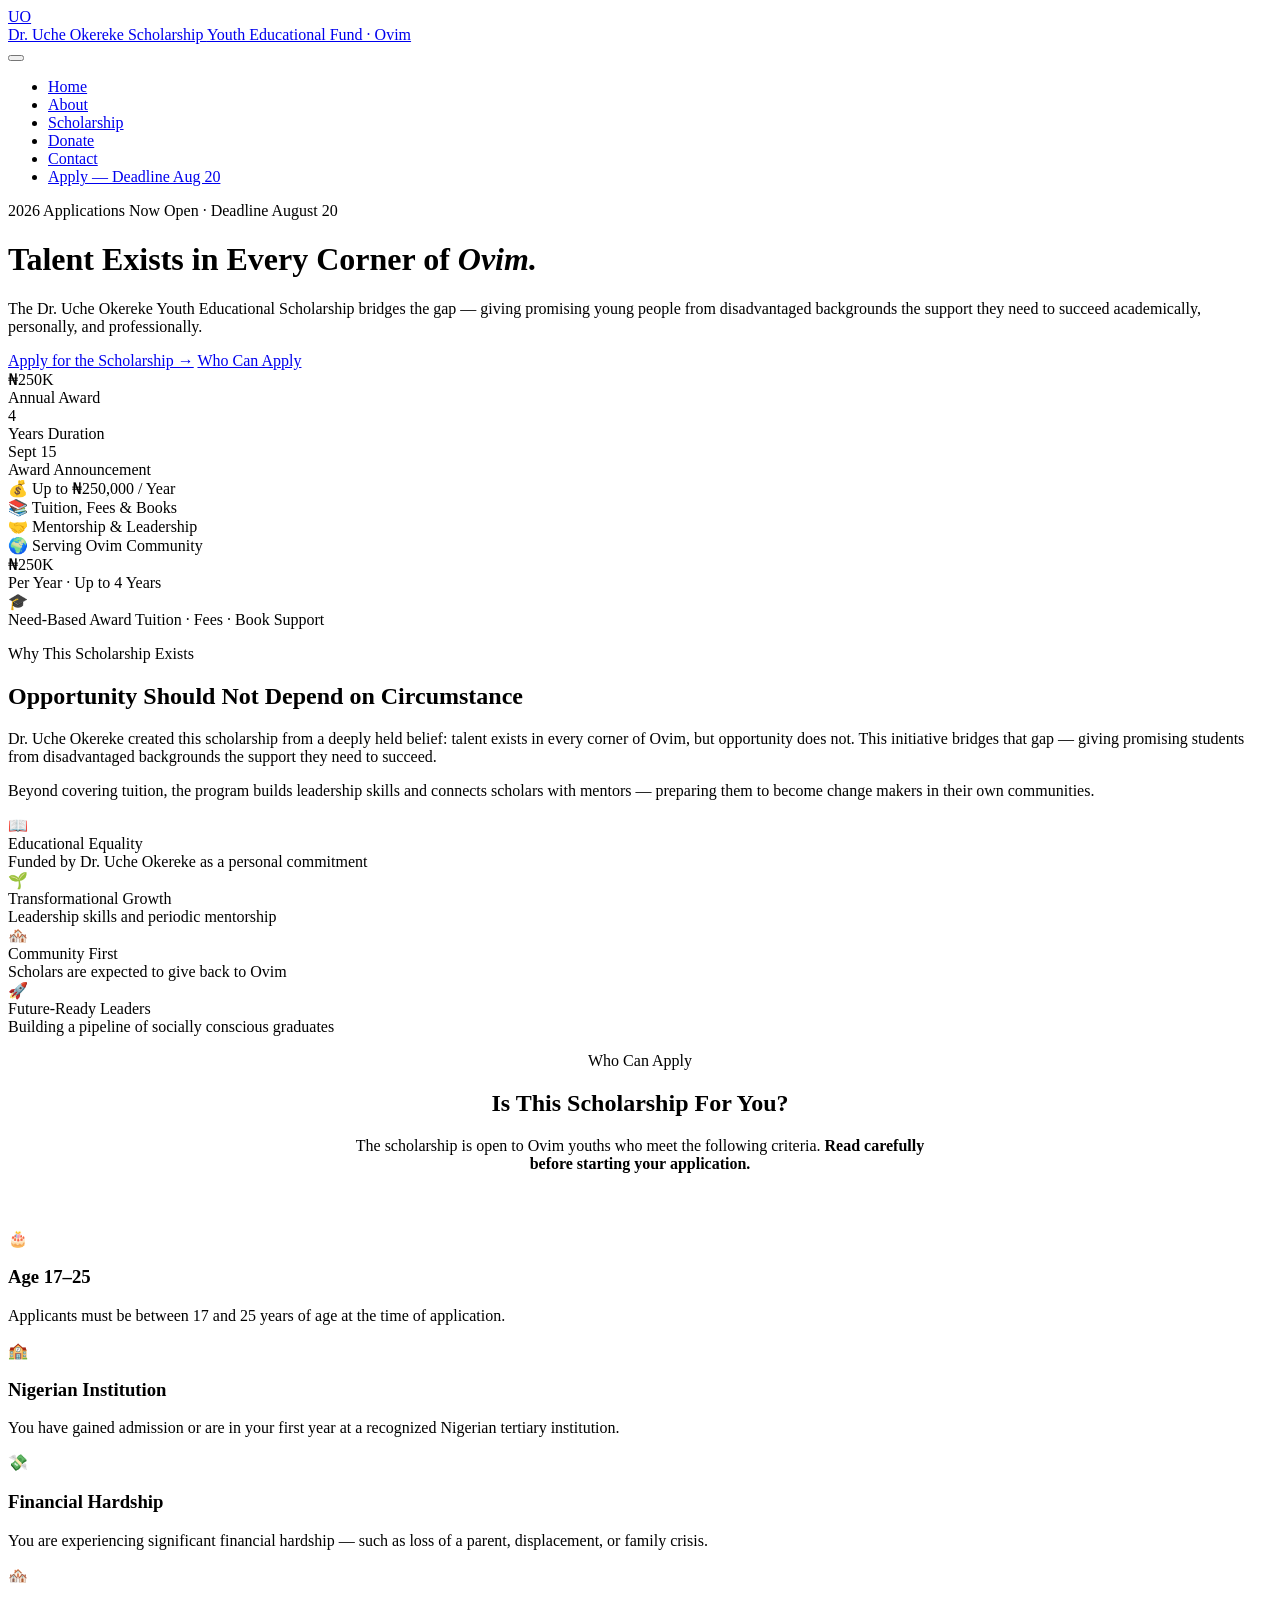
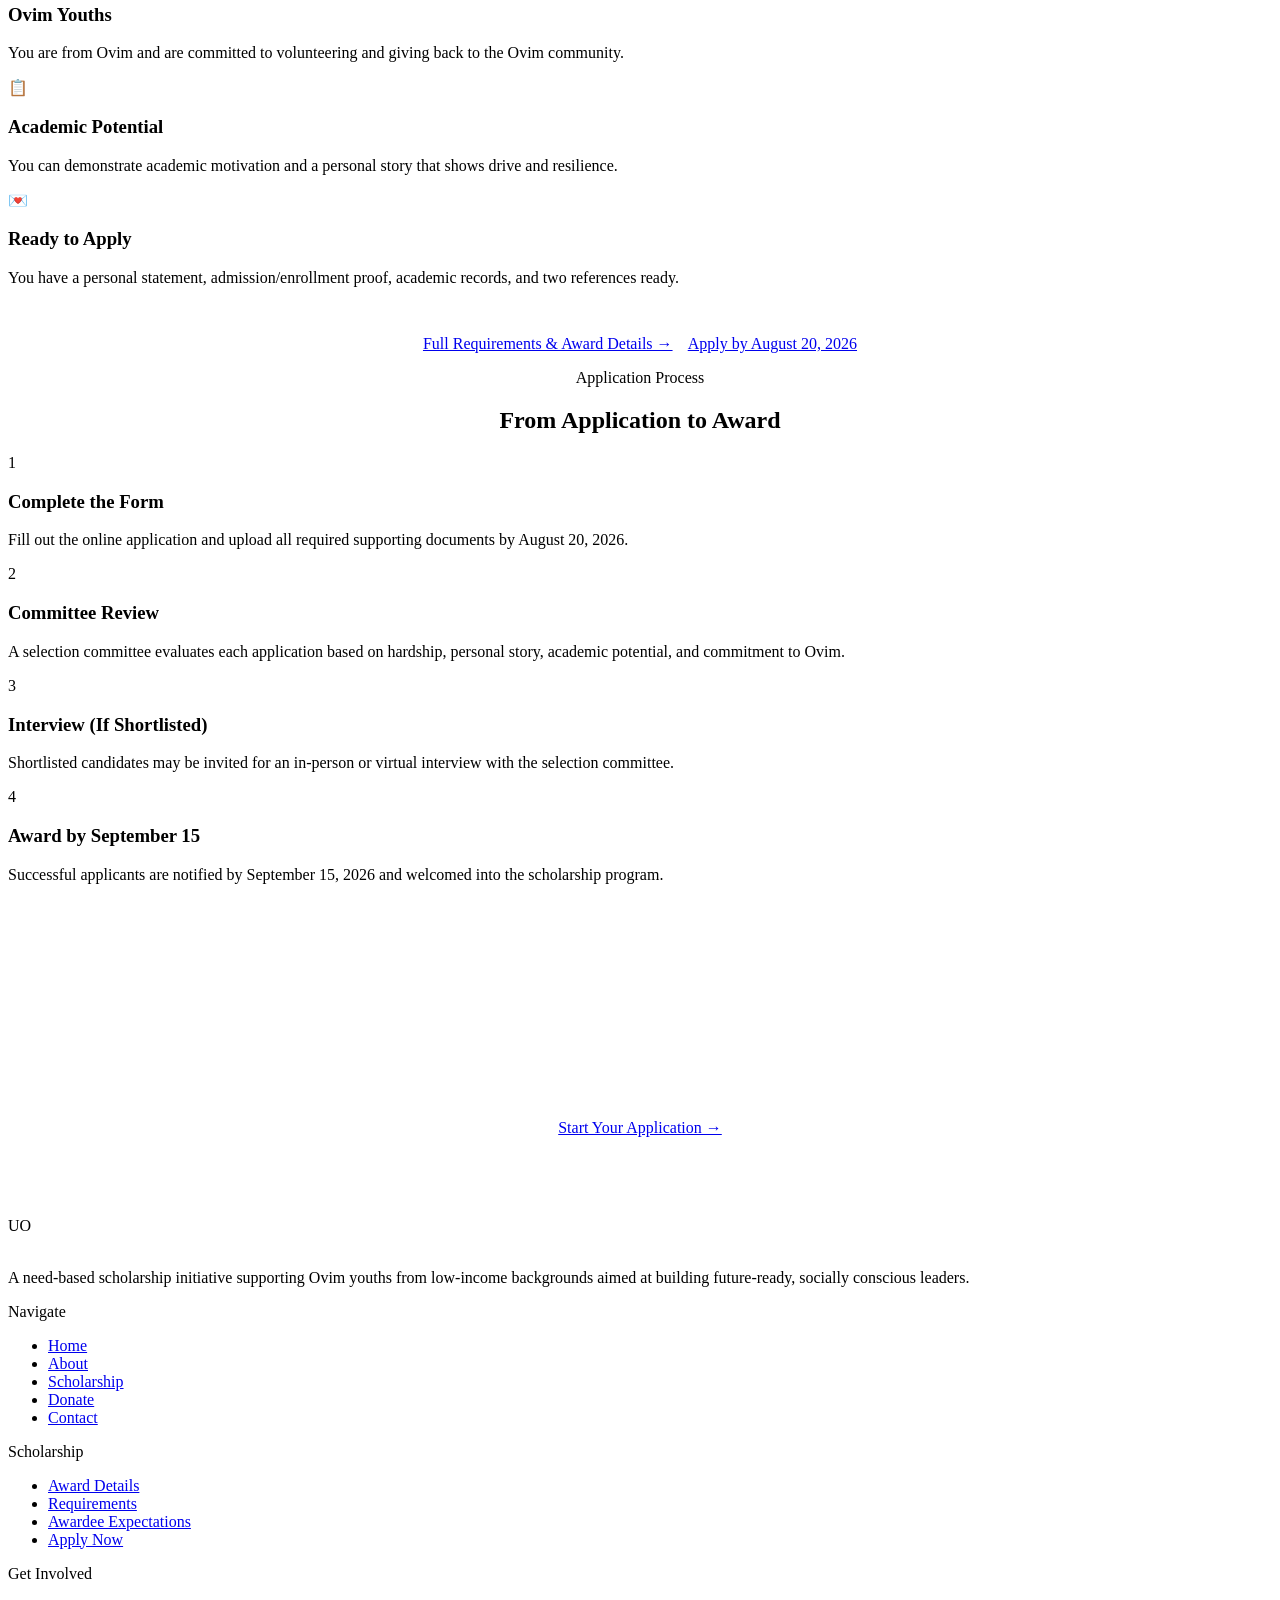
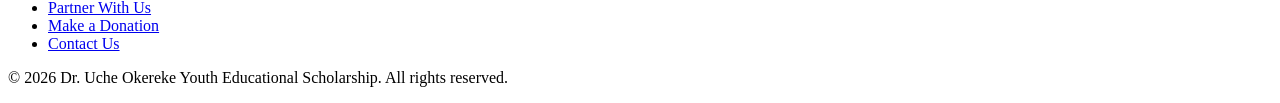
==== index.html @ 1543c825 "s" ====
<!DOCTYPE html>
<html lang="en">
<head>
  <meta charset="UTF-8" />
  <meta name="viewport" content="width=device-width, initial-scale=1.0" />
  <title>Dr. Uche Okereke Youth Educational Scholarship</title>
  <meta name="description" content="A need-based scholarship supporting Ovim youths from low-income backgrounds pursuing higher education at Nigerian institutions." />
  <link rel="stylesheet" href="css/styles.css" />
  <link rel="icon" href="data:image/svg+xml,<svg xmlns='http://www.w3.org/2000/svg' viewBox='0 0 32 32'><rect width='32' height='32' rx='8' fill='%236c3fc5'/><text y='24' x='5' font-size='22'>🎓</text></svg>" />
</head>
<body>

  <!-- NAVIGATION -->
  <nav class="navbar" role="navigation" aria-label="Main navigation">
    <div class="container">
      <a href="/" class="nav-logo" aria-label="Scholarship Home">
        <div class="nav-logo__icon">UO</div>
        <div class="nav-logo__text">
          Dr. Uche Okereke Scholarship
          <span>Youth Educational Fund · Ovim</span>
        </div>
      </a>
      <button class="nav-toggle" id="navToggle" aria-label="Toggle menu" aria-expanded="false">
        <span></span><span></span><span></span>
      </button>
      <ul class="nav-links" id="navLinks" role="list">
        <li><a href="/" class="active">Home</a></li>
        <li><a href="/about">About</a></li>
        <li><a href="/scholarship">Scholarship</a></li>
        <li><a href="/donate">Donate</a></li>
        <li><a href="/contact">Contact</a></li>
        <li><a href="/application" class="btn btn--primary">Apply — Deadline Aug 20</a></li>
      </ul>
    </div>
  </nav>


  <!-- HERO -->
  <header class="hero">
    <div class="hero__orb hero__orb--1"></div>
    <div class="hero__orb hero__orb--2"></div>
    <div class="container">
      <div class="hero__content">
        <div class="hero__tag">2026 Applications Now Open · Deadline August 20</div>
        <h1>Talent Exists in Every Corner of <em>Ovim.</em></h1>
        <p class="hero__sub">
          The Dr. Uche Okereke Youth Educational Scholarship bridges the gap — giving
          promising young people from disadvantaged backgrounds the support they need
          to succeed academically, personally, and professionally.
        </p>
        <div class="hero__actions">
          <a href="/application" class="btn btn--primary">Apply for the Scholarship →</a>
          <a href="/scholarship" class="btn btn--outline-white">Who Can Apply</a>
        </div>
        <div class="hero__stats">
          <div>
            <div class="hero__stat-num">₦250K</div>
            <div class="hero__stat-label">Annual Award</div>
          </div>
          <div>
            <div class="hero__stat-num">4</div>
            <div class="hero__stat-label">Years Duration</div>
          </div>
          <div>
            <div class="hero__stat-num">Sept 15</div>
            <div class="hero__stat-label">Award Announcement</div>
          </div>
        </div>
      </div>
    </div>
  </header>


  <!-- MISSION STRIP -->
  <div class="mission-strip">
    <div class="container">
      <div class="mission-strip__inner">
        <div class="mission-strip__item">
          <span class="mission-strip__item-icon">💰</span>
          <span class="mission-strip__item-text">Up to ₦250,000 / Year</span>
        </div>
        <div class="mission-strip__item">
          <span class="mission-strip__item-icon">📚</span>
          <span class="mission-strip__item-text">Tuition, Fees &amp; Books</span>
        </div>
        <div class="mission-strip__item">
          <span class="mission-strip__item-icon">🤝</span>
          <span class="mission-strip__item-text">Mentorship &amp; Leadership</span>
        </div>
        <div class="mission-strip__item">
          <span class="mission-strip__item-icon">🌍</span>
          <span class="mission-strip__item-text">Serving Ovim Community</span>
        </div>
      </div>
    </div>
  </div>


  <!-- ABOUT SECTION -->
  <section class="section" id="about">
    <div class="container">
      <div class="about-grid">

        <div class="about__visual fade-up">
          <div class="about__card">
            <div class="about__card-num">₦250K</div>
            <div class="about__card-label">Per Year · Up to 4 Years</div>
          </div>
          <div class="about__badge">
            <div class="about__badge-icon">🎓</div>
            <div class="about__badge-text">
              Need-Based Award
              <span>Tuition · Fees · Book Support</span>
            </div>
          </div>
        </div>

        <div class="about__text fade-up">
          <p class="eyebrow">Why This Scholarship Exists</p>
          <h2>Opportunity Should Not Depend on Circumstance</h2>
          <p>
            Dr. Uche Okereke created this scholarship from a deeply held belief: talent exists in every
            corner of Ovim, but opportunity does not. This initiative bridges that gap — giving promising
            students from disadvantaged backgrounds the support they need to succeed.
          </p>
          <p>
            Beyond covering tuition, the program builds leadership skills and connects scholars with mentors 
            — preparing them to become change makers in their own communities.
          </p>
          <div class="about__values fade-up-stagger">
            <div class="about__value-item">
              <div class="about__value-icon">📖</div>
              <div>
                <div class="about__value-title">Educational Equality</div>
                <div class="about__value-desc">Funded by Dr. Uche Okereke as a personal commitment</div>
              </div>
            </div>
            <div class="about__value-item">
              <div class="about__value-icon">🌱</div>
              <div>
                <div class="about__value-title">Transformational Growth</div>
                <div class="about__value-desc">Leadership skills and periodic mentorship</div>
              </div>
            </div>
            <div class="about__value-item">
              <div class="about__value-icon">🏘️</div>
              <div>
                <div class="about__value-title">Community First</div>
                <div class="about__value-desc">Scholars are expected to give back to Ovim</div>
              </div>
            </div>
            <div class="about__value-item">
              <div class="about__value-icon">🚀</div>
              <div>
                <div class="about__value-title">Future-Ready Leaders</div>
                <div class="about__value-desc">Building a pipeline of socially conscious graduates</div>
              </div>
            </div>
          </div>
        </div>

      </div>
    </div>
  </section>


  <!-- WHO CAN APPLY -->
  <section class="section section--alt" id="eligibility">
    <div class="container">
      <div style="text-align:center; max-width:600px; margin:0 auto 56px;" class="fade-up">
        <p class="eyebrow">Who Can Apply</p>
        <h2>Is This Scholarship For You?</h2>
        <p>The scholarship is open to Ovim youths who meet the following criteria. <strong>Read carefully before starting your application.</strong></p>
      </div>

      <div class="eligibility-grid fade-up-stagger">
        <div class="eligibility-card">
          <div class="eligibility-card__icon">🎂</div>
          <h3>Age 17–25</h3>
          <p>Applicants must be between 17 and 25 years of age at the time of application.</p>
        </div>
        <div class="eligibility-card">
          <div class="eligibility-card__icon">🏫</div>
          <h3>Nigerian Institution</h3>
          <p>You have gained admission or are in your first year at a recognized Nigerian tertiary institution.</p>
        </div>
        <div class="eligibility-card">
          <div class="eligibility-card__icon">💸</div>
          <h3>Financial Hardship</h3>
          <p>You are experiencing significant financial hardship — such as loss of a parent, displacement, or family crisis.</p>
        </div>
        <div class="eligibility-card">
          <div class="eligibility-card__icon">🏘️</div>
          <h3>Ovim Youths</h3>
          <p>You are from Ovim and are committed to volunteering and giving back to the Ovim community.</p>
        </div>
        <div class="eligibility-card">
          <div class="eligibility-card__icon">📋</div>
          <h3>Academic Potential</h3>
          <p>You can demonstrate academic motivation and a personal story that shows drive and resilience.</p>
        </div>
        <div class="eligibility-card">
          <div class="eligibility-card__icon">💌</div>
          <h3>Ready to Apply</h3>
          <p>You have a personal statement, admission/enrollment proof, academic records, and two references ready.</p>
        </div>
      </div>

      <div style="text-align:center; margin-top:48px;" class="fade-up">
        <a href="/scholarship" class="btn btn--outline">Full Requirements &amp; Award Details →</a>
        &nbsp;&nbsp;
        <a href="/application" class="btn btn--primary">Apply by August 20, 2026</a>
      </div>
    </div>
  </section>


  <!-- HOW IT WORKS -->
  <section class="section section--dark">
    <div class="container">
      <div style="text-align:center; max-width:560px; margin:0 auto 0;" class="fade-up">
        <p class="eyebrow eyebrow--white">Application Process</p>
        <h2>From Application to Award</h2>
      </div>
      <div class="process-steps fade-up-stagger">
        <div class="step">
          <div class="step__num">1</div>
          <h3>Complete the Form</h3>
          <p>Fill out the online application and upload all required supporting documents by August 20, 2026.</p>
        </div>
        <div class="step">
          <div class="step__num">2</div>
          <h3>Committee Review</h3>
          <p>A selection committee evaluates each application based on hardship, personal story, academic potential, and commitment to Ovim.</p>
        </div>
        <div class="step">
          <div class="step__num">3</div>
          <h3>Interview (If Shortlisted)</h3>
          <p>Shortlisted candidates may be invited for an in-person or virtual interview with the selection committee.</p>
        </div>
        <div class="step">
          <div class="step__num">4</div>
          <h3>Award by September 15</h3>
          <p>Successful applicants are notified by September 15, 2026 and welcomed into the scholarship program.</p>
        </div>
      </div>
    </div>
  </section>


  <!-- CTA BANNER -->
  <section class="section" style="background:linear-gradient(135deg,var(--royal-blue),var(--vivid-purple));text-align:center;padding:80px 0;">
    <div class="container fade-up">
      <h2 style="color:white;margin-bottom:16px;">Applications Close August 20, 2026</h2>
      <p style="color:rgba(255,255,255,0.82);max-width:500px;margin:0 auto 36px;font-size:1.05rem;">
        Don't miss your opportunity. Award announcements are made September 15, 2026.
        The application is free — take the first step today.
      </p>
      <a href="/application" class="btn btn--white">Start Your Application →</a>
    </div>
  </section>


  <!-- FOOTER -->
  <footer class="footer">
    <div class="container">
      <div class="footer-grid">
        <div class="footer-brand">
          <div class="nav-logo" style="margin-bottom:12px;">
            <div class="nav-logo__icon">UO</div>
            <div class="nav-logo__text" style="color:white;">
              Dr. Uche Okereke Scholarship
              <span style="color:rgba(255,255,255,0.4);">Youth Educational Fund · Ovim</span>
            </div>
          </div>
          <p>A need-based scholarship initiative supporting Ovim youths from low-income backgrounds aimed at building future-ready, socially conscious leaders.</p>
        </div>
        <div>
          <div class="footer-col__title">Navigate</div>
          <ul class="footer-col__links">
            <li><a href="/">Home</a></li>
            <li><a href="/about">About</a></li>
            <li><a href="/scholarship">Scholarship</a></li>
            <li><a href="/donate">Donate</a></li>
        <li><a href="/contact">Contact</a></li>
          </ul>
        </div>
        <div>
          <div class="footer-col__title">Scholarship</div>
          <ul class="footer-col__links">
            <li><a href="/scholarship">Award Details</a></li>
            <li><a href="/scholarship#requirements">Requirements</a></li>
            <li><a href="/scholarship#expectations">Awardee Expectations</a></li>
            <li><a href="/application">Apply Now</a></li>
          </ul>
        </div>
        <div>
          <div class="footer-col__title">Get Involved</div>
          <ul class="footer-col__links">
            <li><a href="/contact">Partner With Us</a></li>
            <li><a href="/donate">Make a Donation</a></li>
            <li><a href="/contact">Contact Us</a></li>
          </ul>
        </div>
      </div>
      <div class="footer-bottom">
        <p>© 2026 Dr. Uche Okereke Youth Educational Scholarship. All rights reserved.</p>
        <!--<div class="social-links">
          <a href="#" class="social-link" aria-label="Facebook">f</a>
          <a href="#" class="social-link" aria-label="Instagram">in</a>
          <a href="#" class="social-link" aria-label="Twitter">𝕏</a>
        </div>-->
      </div>
    </div>
  </footer>

  <script src="js/main.js"></script>
</body>
</html>
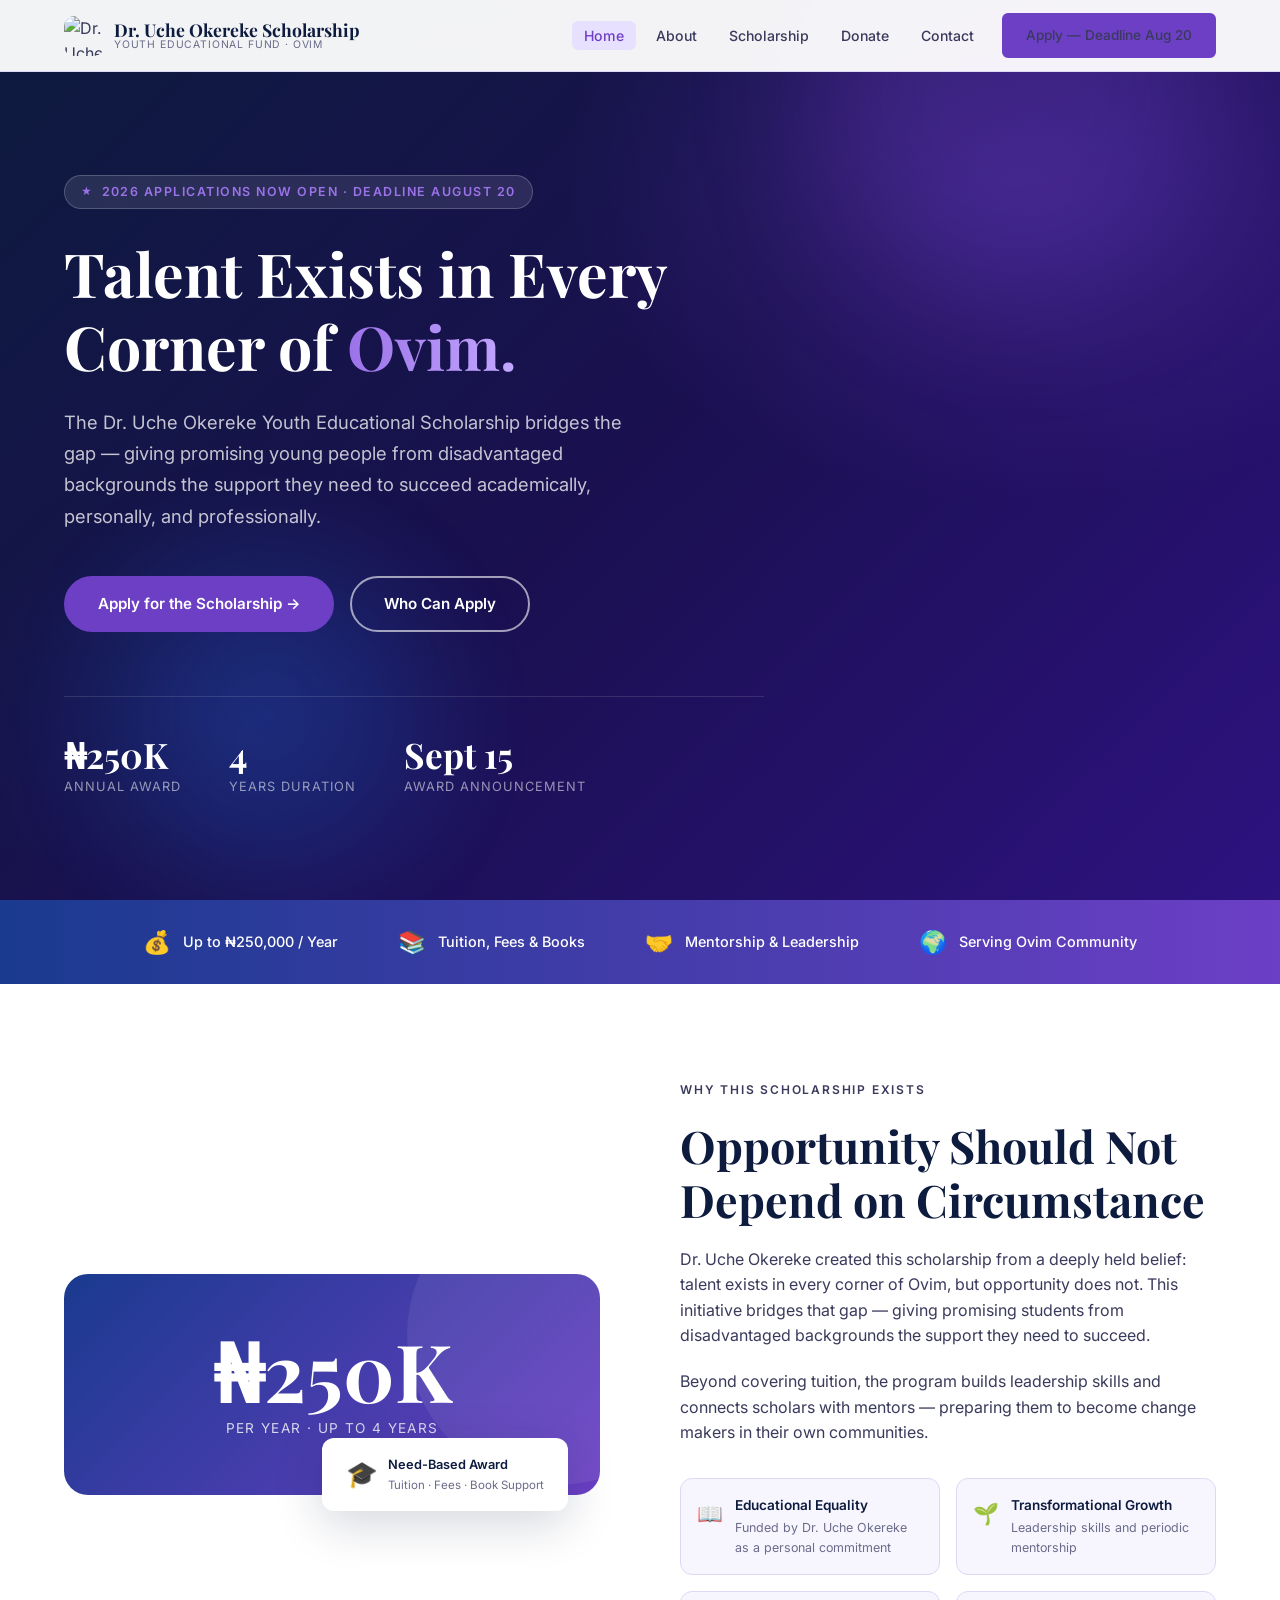
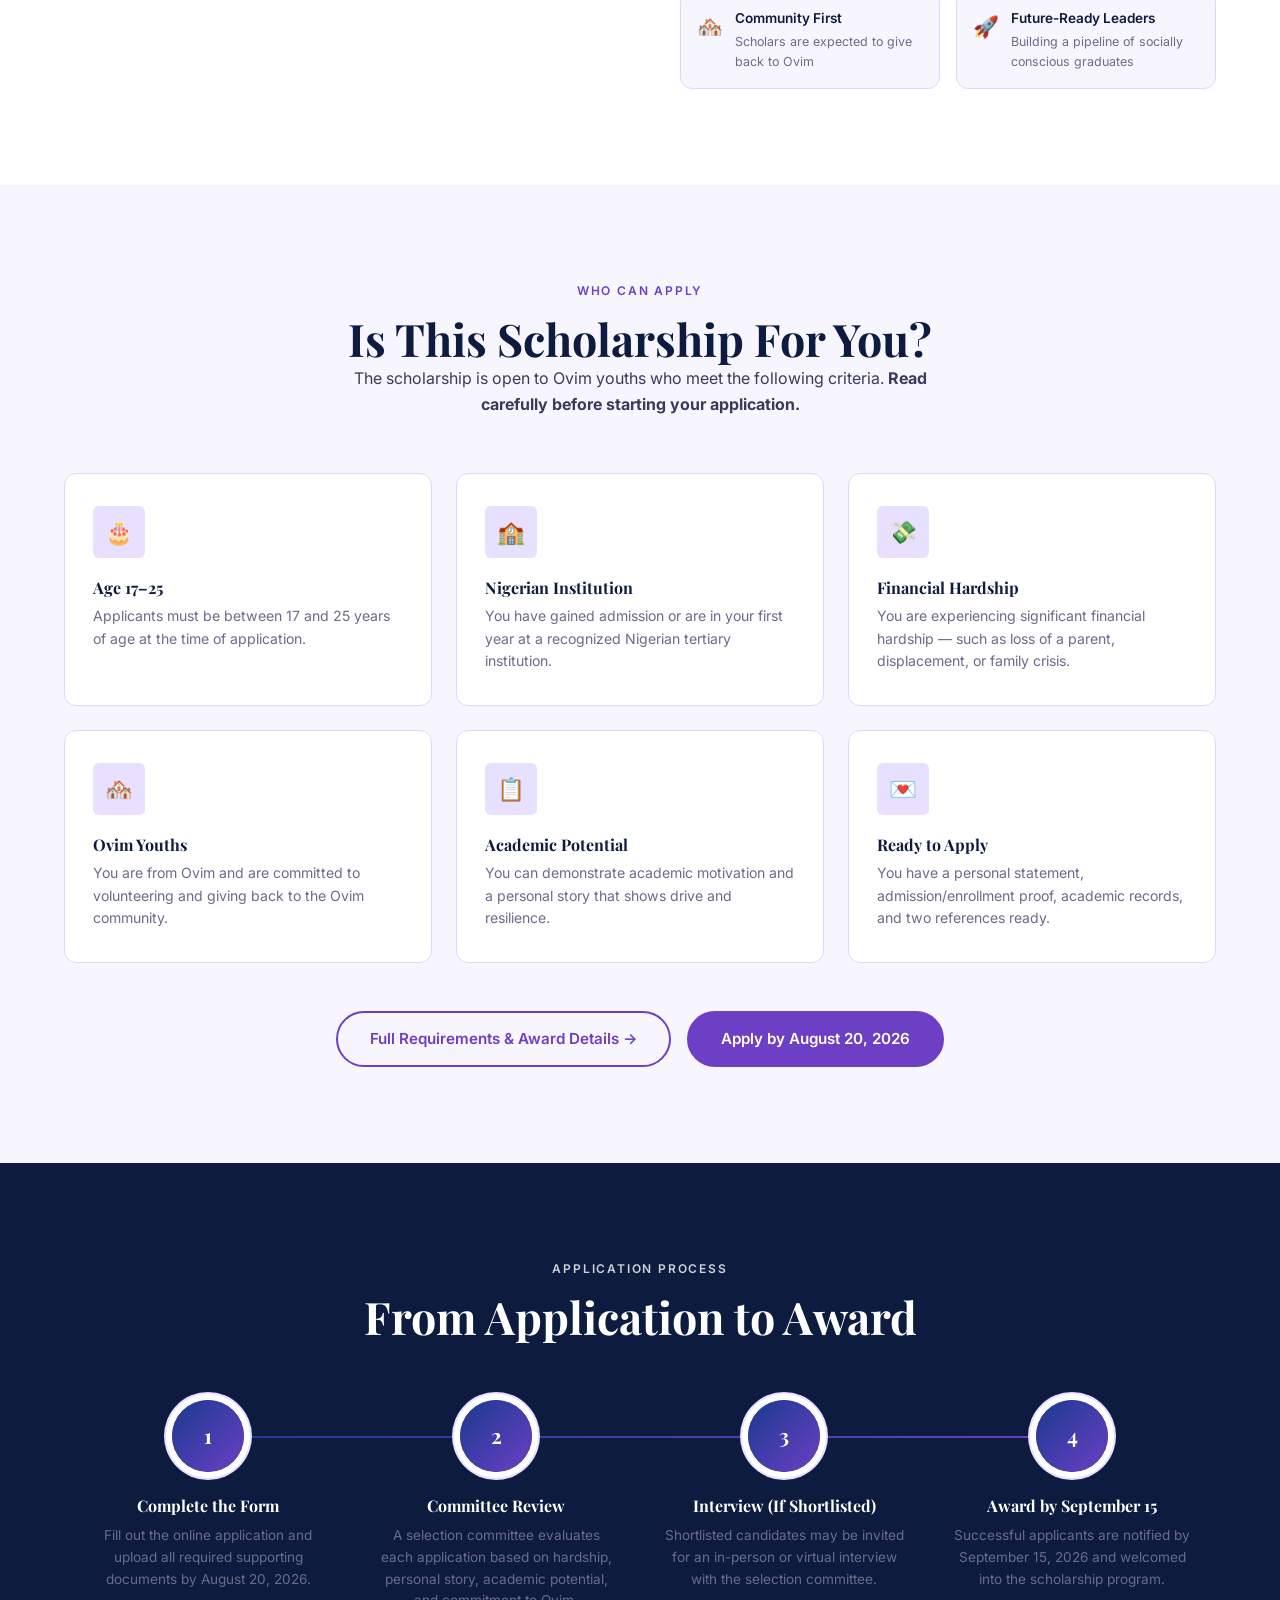
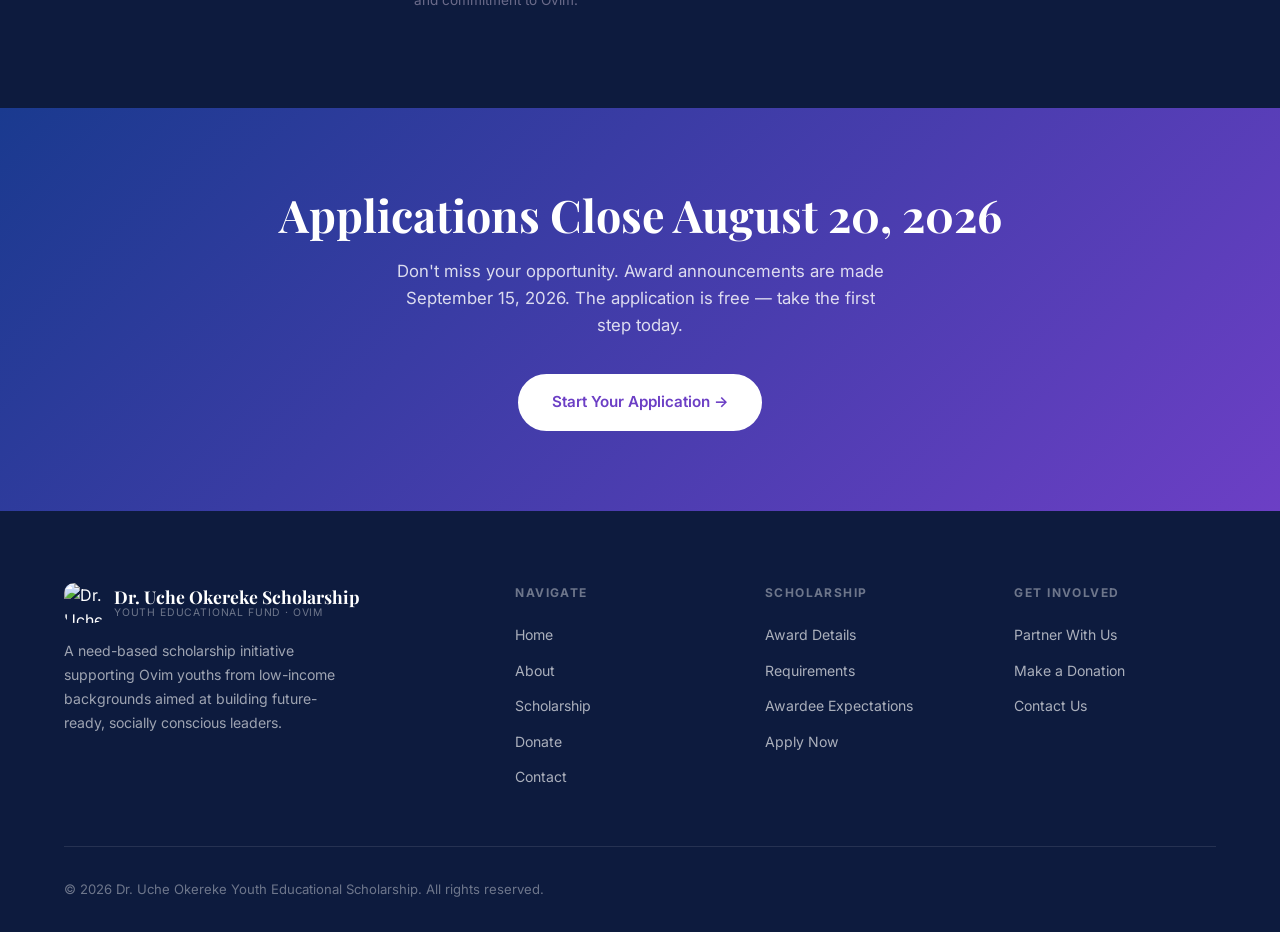
==== commit 9dee3872: "cropped white bg favicon" ====
--- a/index.html
+++ b/index.html
@@ -6,7 +6,8 @@
   <title>Dr. Uche Okereke Youth Educational Scholarship</title>
   <meta name="description" content="A need-based scholarship supporting Ovim youths from low-income backgrounds pursuing higher education at Nigerian institutions." />
   <link rel="stylesheet" href="css/styles.css" />
-  <link rel="icon" href="data:image/svg+xml,<svg xmlns='http://www.w3.org/2000/svg' viewBox='0 0 32 32'><rect width='32' height='32' rx='8' fill='%236c3fc5'/><text y='24' x='5' font-size='22'>🎓</text></svg>" />
+  <link rel="icon" type="image/png" sizes="32x32" href="/assets/favicon-32x32.png">
+  <link rel="icon" type="image/png" sizes="16x16" href="/assets/favicon-16x16.png">
 </head>
 <body>
 
@@ -14,7 +15,7 @@
   <nav class="navbar" role="navigation" aria-label="Main navigation">
     <div class="container">
       <a href="/" class="nav-logo" aria-label="Scholarship Home">
-        <div class="nav-logo__icon">UO</div>
+        <div class="nav-logo__icon"><img src="/assets/favicon-32x32.png" alt="Dr. Uche Okereke Scholarship logo" width="40" height="40"></div>
         <div class="nav-logo__text">
           Dr. Uche Okereke Scholarship
           <span>Youth Educational Fund · Ovim</span>
@@ -267,7 +268,7 @@
       <div class="footer-grid">
         <div class="footer-brand">
           <div class="nav-logo" style="margin-bottom:12px;">
-            <div class="nav-logo__icon">UO</div>
+            <div class="nav-logo__icon"><img src="/assets/favicon-32x32.png" alt="Dr. Uche Okereke Scholarship logo" width="40" height="40"></div>
             <div class="nav-logo__text" style="color:white;">
               Dr. Uche Okereke Scholarship
               <span style="color:rgba(255,255,255,0.4);">Youth Educational Fund · Ovim</span>
--- a/css/styles.css
+++ b/css/styles.css
@@ -0,0 +1,978 @@
+/* ============================================================
+   SCHOLARSHIP FOUNDATION — Global Styles
+   Color Scheme: Blue · Purple · White
+   ============================================================ */
+
+/* ---------- Google Fonts ---------- */
+@import url('https://fonts.googleapis.com/css2?family=Playfair+Display:wght@600;700&family=Inter:wght@300;400;500;600&display=swap');
+
+/* ---------- CSS Variables ---------- */
+:root {
+  --deep-navy:    #0d1b3e;   /* primary dark */
+  --royal-blue:   #1a3a8f;   /* primary blue */
+  --mid-blue:     #2756c8;   /* accent blue */
+  --vivid-purple: #6c3fc5;   /* signature purple */
+  --soft-purple:  #9b72e8;   /* light purple */
+  --lavender:     #e8e0ff;   /* tint / background accent */
+  --white:        #ffffff;
+  --off-white:    #f7f6ff;   /* very subtle purple tint */
+  --text-dark:    #0d1b3e;
+  --text-body:    #3a3a5c;
+  --text-muted:   #6b6b8a;
+  --border:       #ddd8f5;
+
+  --display-font: 'Playfair Display', Georgia, serif;
+  --body-font:    'Inter', system-ui, sans-serif;
+
+  --radius-sm: 6px;
+  --radius-md: 12px;
+  --radius-lg: 24px;
+  --shadow:    0 4px 24px rgba(108, 63, 197, 0.12);
+  --shadow-lg: 0 12px 48px rgba(13, 27, 62, 0.18);
+
+  --nav-height: 72px;
+  --max-width:  1200px;
+}
+
+/* ---------- Reset ---------- */
+*, *::before, *::after { box-sizing: border-box; margin: 0; padding: 0; }
+html { scroll-behavior: smooth; }
+body {
+  font-family: var(--body-font);
+  color: var(--text-body);
+  background: var(--white);
+  line-height: 1.6;
+  -webkit-font-smoothing: antialiased;
+}
+img { max-width: 100%; display: block; }
+a { color: inherit; text-decoration: none; }
+ul { list-style: none; }
+
+/* ---------- Utility ---------- */
+.container { width: 90%; max-width: var(--max-width); margin: 0 auto; }
+.section { padding: 96px 0; }
+.section--alt { background: var(--off-white); }
+.section--dark { background: var(--deep-navy); color: var(--white); }
+
+.eyebrow {
+  font-family: var(--body-font);
+  font-size: 0.75rem;
+  font-weight: 600;
+  letter-spacing: 0.15em;
+  text-transform: uppercase;
+  color: var(--vivid-purple);
+  margin-bottom: 12px;
+}
+.eyebrow--white { color: var(--soft-purple); }
+
+h1, h2, h3, h4 { font-family: var(--display-font); color: var(--text-dark); line-height: 1.2; }
+.section--dark h1,
+.section--dark h2,
+.section--dark h3 { color: var(--white); }
+
+h1 { font-size: clamp(2.4rem, 5vw, 3.8rem); }
+h2 { font-size: clamp(1.8rem, 3.5vw, 2.8rem); }
+h3 { font-size: 1.4rem; }
+
+p { font-size: 1rem; color: var(--text-body); }
+.section--dark p { color: rgba(255,255,255,0.8); }
+
+/* ---------- Buttons ---------- */
+.btn {
+  display: inline-flex;
+  align-items: center;
+  gap: 8px;
+  padding: 14px 32px;
+  border-radius: 50px;
+  font-family: var(--body-font);
+  font-size: 0.95rem;
+  font-weight: 600;
+  cursor: pointer;
+  border: 2px solid transparent;
+  transition: all 0.25s ease;
+  white-space: nowrap;
+}
+.btn--primary {
+  background: var(--vivid-purple);
+  color: var(--white);
+  border-color: var(--vivid-purple);
+}
+.btn--primary:hover {
+  background: #5a2fa8;
+  border-color: #5a2fa8;
+  transform: translateY(-2px);
+  box-shadow: 0 8px 24px rgba(108,63,197,0.35);
+}
+.btn--outline {
+  background: transparent;
+  color: var(--vivid-purple);
+  border-color: var(--vivid-purple);
+}
+.btn--outline:hover {
+  background: var(--vivid-purple);
+  color: var(--white);
+  transform: translateY(-2px);
+}
+.btn--white {
+  background: var(--white);
+  color: var(--vivid-purple);
+  border-color: var(--white);
+}
+.btn--white:hover {
+  background: var(--lavender);
+  transform: translateY(-2px);
+}
+.btn--outline-white {
+  background: transparent;
+  color: var(--white);
+  border-color: rgba(255,255,255,0.6);
+}
+.btn--outline-white:hover {
+  background: rgba(255,255,255,0.12);
+  border-color: var(--white);
+}
+
+/* ---------- Navigation ---------- */
+.navbar {
+  position: fixed;
+  top: 0; left: 0; right: 0;
+  height: var(--nav-height);
+  background: rgba(255,255,255,0.95);
+  backdrop-filter: blur(12px);
+  -webkit-backdrop-filter: blur(12px);
+  border-bottom: 1px solid var(--border);
+  z-index: 1000;
+  display: flex;
+  align-items: center;
+}
+.navbar .container {
+  display: flex;
+  align-items: center;
+  justify-content: space-between;
+  width: 90%;
+}
+.nav-logo {
+  display: flex;
+  align-items: center;
+  gap: 10px;
+}
+.nav-logo__icon {
+  width: 40px; height: 40px;
+  border-radius: 10px;
+  display: flex; align-items: center; justify-content: center;
+  overflow: hidden;
+  flex-shrink: 0;
+}
+.nav-logo__icon img {
+  width: 100%; height: 100%;
+  object-fit: cover;
+  display: block;
+}
+.nav-logo__text {
+  font-family: var(--display-font);
+  font-size: 1.1rem;
+  font-weight: 700;
+  color: var(--deep-navy);
+  line-height: 1.1;
+}
+.nav-logo__text span { display: block; font-size: 0.65rem; font-family: var(--body-font); color: var(--text-muted); font-weight: 400; letter-spacing: 0.08em; text-transform: uppercase; }
+
+.nav-links {
+  display: flex;
+  align-items: center;
+  gap: 8px;
+}
+.nav-links a {
+  font-size: 0.88rem;
+  font-weight: 500;
+  color: var(--text-body);
+  padding: 6px 12px;
+  border-radius: var(--radius-sm);
+  transition: all 0.2s;
+}
+.nav-links a:hover, .nav-links a.active {
+  color: var(--vivid-purple);
+  background: var(--lavender);
+}
+.nav-links .btn { margin-left: 8px; padding: 10px 22px; font-size: 0.85rem; }
+
+.nav-toggle {
+  display: none;
+  background: none; border: none; cursor: pointer;
+  flex-direction: column; gap: 5px; padding: 4px;
+}
+.nav-toggle span {
+  display: block; width: 24px; height: 2px;
+  background: var(--deep-navy);
+  transition: all 0.3s;
+  border-radius: 2px;
+}
+
+/* ---------- Hero ---------- */
+.hero {
+  min-height: 100vh;
+  display: flex;
+  align-items: center;
+  position: relative;
+  overflow: hidden;
+  padding-top: var(--nav-height);
+  background: linear-gradient(135deg, var(--deep-navy) 0%, #1a1050 50%, #2d1280 100%);
+}
+.hero::before {
+  content: '';
+  position: absolute;
+  inset: 0;
+  background:
+    radial-gradient(ellipse 60% 60% at 80% 20%, rgba(108,63,197,0.35) 0%, transparent 60%),
+    radial-gradient(ellipse 40% 50% at 20% 80%, rgba(27,58,143,0.4) 0%, transparent 55%);
+  pointer-events: none;
+}
+/* Floating orb decoration */
+.hero__orb {
+  position: absolute;
+  border-radius: 50%;
+  filter: blur(60px);
+  pointer-events: none;
+  animation: float 8s ease-in-out infinite;
+}
+.hero__orb--1 {
+  width: 400px; height: 400px;
+  background: rgba(108,63,197,0.25);
+  top: -100px; right: 5%;
+  animation-delay: 0s;
+}
+.hero__orb--2 {
+  width: 280px; height: 280px;
+  background: rgba(39,86,200,0.2);
+  bottom: 5%; left: 10%;
+  animation-delay: -4s;
+}
+@keyframes float {
+  0%, 100% { transform: translateY(0) scale(1); }
+  50%       { transform: translateY(-30px) scale(1.05); }
+}
+
+.hero__content {
+  position: relative;
+  z-index: 1;
+  max-width: 700px;
+  padding: 80px 0;
+}
+.hero__tag {
+  display: inline-flex;
+  align-items: center;
+  gap: 8px;
+  background: rgba(255,255,255,0.1);
+  border: 1px solid rgba(255,255,255,0.2);
+  color: var(--soft-purple);
+  font-size: 0.78rem;
+  font-weight: 600;
+  letter-spacing: 0.12em;
+  text-transform: uppercase;
+  padding: 6px 16px;
+  border-radius: 50px;
+  margin-bottom: 28px;
+}
+.hero__tag::before { content: '★'; font-size: 0.65rem; }
+.hero h1 { color: var(--white); margin-bottom: 24px; }
+.hero h1 em {
+  font-style: normal;
+  background: linear-gradient(90deg, var(--soft-purple), #c3a8ff);
+  -webkit-background-clip: text;
+  -webkit-text-fill-color: transparent;
+  background-clip: text;
+}
+.hero__sub {
+  font-size: 1.15rem;
+  color: rgba(255,255,255,0.75);
+  margin-bottom: 44px;
+  max-width: 560px;
+  line-height: 1.7;
+}
+.hero__actions { display: flex; gap: 16px; flex-wrap: wrap; }
+.hero__stats {
+  display: flex;
+  gap: 48px;
+  margin-top: 64px;
+  padding-top: 40px;
+  border-top: 1px solid rgba(255,255,255,0.12);
+  flex-wrap: wrap;
+}
+.hero__stat-num {
+  font-family: var(--display-font);
+  font-size: 2.2rem;
+  font-weight: 700;
+  color: var(--white);
+  line-height: 1;
+}
+.hero__stat-label {
+  font-size: 0.8rem;
+  color: rgba(255,255,255,0.55);
+  margin-top: 4px;
+  text-transform: uppercase;
+  letter-spacing: 0.08em;
+}
+
+/* ---------- Mission Strip ---------- */
+.mission-strip {
+  background: linear-gradient(90deg, var(--royal-blue), var(--vivid-purple));
+  padding: 24px 0;
+  overflow: hidden;
+}
+.mission-strip__inner {
+  display: flex;
+  align-items: center;
+  justify-content: center;
+  gap: 60px;
+  flex-wrap: wrap;
+}
+.mission-strip__item {
+  display: flex;
+  align-items: center;
+  gap: 12px;
+  color: white;
+}
+.mission-strip__item-icon {
+  font-size: 1.4rem;
+}
+.mission-strip__item-text {
+  font-size: 0.9rem;
+  font-weight: 500;
+}
+
+/* ---------- About Section ---------- */
+.about-grid {
+  display: grid;
+  grid-template-columns: 1fr 1fr;
+  gap: 80px;
+  align-items: center;
+}
+.about__visual {
+  position: relative;
+}
+.about__card {
+  background: linear-gradient(135deg, var(--royal-blue), var(--vivid-purple));
+  border-radius: var(--radius-lg);
+  padding: 56px 40px;
+  color: white;
+  text-align: center;
+  position: relative;
+  overflow: hidden;
+}
+.about__card::after {
+  content: '';
+  position: absolute;
+  top: -40%; right: -20%;
+  width: 300px; height: 300px;
+  border-radius: 50%;
+  background: rgba(255,255,255,0.07);
+}
+.about__card-num {
+  font-family: var(--display-font);
+  font-size: 5rem;
+  font-weight: 700;
+  line-height: 1;
+  margin-bottom: 8px;
+}
+.about__card-label { font-size: 0.85rem; opacity: 0.8; text-transform: uppercase; letter-spacing: 0.1em; }
+.about__badge {
+  position: absolute;
+  bottom: -16px; right: 32px;
+  background: var(--white);
+  border-radius: var(--radius-md);
+  padding: 16px 24px;
+  box-shadow: var(--shadow-lg);
+  display: flex; align-items: center; gap: 10px;
+}
+.about__badge-icon { font-size: 1.6rem; }
+.about__badge-text { font-size: 0.8rem; font-weight: 600; color: var(--text-dark); }
+.about__badge-text span { display: block; font-weight: 400; color: var(--text-muted); font-size: 0.72rem; }
+
+.about__text h2 { margin-bottom: 20px; }
+.about__text p { margin-bottom: 20px; color: var(--text-body); }
+.about__values {
+  display: grid;
+  grid-template-columns: 1fr 1fr;
+  gap: 16px;
+  margin-top: 32px;
+}
+.about__value-item {
+  display: flex;
+  align-items: flex-start;
+  gap: 12px;
+  padding: 16px;
+  background: var(--off-white);
+  border-radius: var(--radius-md);
+  border: 1px solid var(--border);
+}
+.about__value-icon { font-size: 1.3rem; flex-shrink: 0; margin-top: 2px; }
+.about__value-title { font-weight: 600; font-size: 0.85rem; color: var(--text-dark); }
+.about__value-desc { font-size: 0.78rem; color: var(--text-muted); margin-top: 2px; }
+
+/* ---------- Eligibility ---------- */
+.eligibility-grid {
+  display: grid;
+  grid-template-columns: repeat(auto-fit, minmax(280px, 1fr));
+  gap: 24px;
+  margin-top: 56px;
+}
+.eligibility-card {
+  background: var(--white);
+  border: 1px solid var(--border);
+  border-radius: var(--radius-md);
+  padding: 32px 28px;
+  transition: all 0.3s ease;
+  position: relative;
+  overflow: hidden;
+}
+.eligibility-card::before {
+  content: '';
+  position: absolute;
+  top: 0; left: 0; right: 0;
+  height: 3px;
+  background: linear-gradient(90deg, var(--royal-blue), var(--vivid-purple));
+  transform: scaleX(0);
+  transform-origin: left;
+  transition: transform 0.3s ease;
+}
+.eligibility-card:hover { box-shadow: var(--shadow); transform: translateY(-4px); border-color: var(--soft-purple); }
+.eligibility-card:hover::before { transform: scaleX(1); }
+.eligibility-card__icon {
+  width: 52px; height: 52px;
+  background: var(--lavender);
+  border-radius: var(--radius-sm);
+  display: flex; align-items: center; justify-content: center;
+  font-size: 1.4rem;
+  margin-bottom: 20px;
+}
+.eligibility-card h3 { font-size: 1rem; margin-bottom: 8px; }
+.eligibility-card p { font-size: 0.88rem; color: var(--text-muted); line-height: 1.6; }
+
+/* ---------- Process Steps ---------- */
+.process-steps {
+  display: grid;
+  grid-template-columns: repeat(auto-fit, minmax(220px, 1fr));
+  gap: 0;
+  margin-top: 56px;
+  position: relative;
+}
+.process-steps::before {
+  content: '';
+  position: absolute;
+  top: 36px; left: 10%; right: 10%;
+  height: 2px;
+  background: linear-gradient(90deg, var(--royal-blue), var(--vivid-purple));
+}
+.step {
+  text-align: center;
+  padding: 0 24px;
+  position: relative;
+  z-index: 1;
+}
+.step__num {
+  width: 72px; height: 72px;
+  background: linear-gradient(135deg, var(--royal-blue), var(--vivid-purple));
+  border-radius: 50%;
+  display: flex; align-items: center; justify-content: center;
+  font-family: var(--display-font);
+  font-size: 1.3rem;
+  font-weight: 700;
+  color: white;
+  margin: 0 auto 24px;
+  box-shadow: 0 0 0 6px var(--white), 0 0 0 8px var(--lavender);
+}
+.step h3 { margin-bottom: 10px; font-size: 1rem; }
+.step p { font-size: 0.85rem; color: var(--text-muted); }
+
+/* ---------- Application Page ---------- */
+.application-layout {
+  display: grid;
+  grid-template-columns: 1fr 360px;
+  gap: 48px;
+  align-items: start;
+  padding-top: calc(var(--nav-height) + 48px);
+}
+
+.application-form-wrap {
+  background: var(--white);
+  border: 1px solid var(--border);
+  border-radius: var(--radius-lg);
+  padding: 48px;
+  box-shadow: var(--shadow);
+}
+.form-title { margin-bottom: 8px; }
+.form-subtitle { color: var(--text-muted); margin-bottom: 40px; font-size: 0.95rem; }
+
+.form-section {
+  margin-bottom: 40px;
+  padding-bottom: 40px;
+  border-bottom: 1px solid var(--border);
+}
+.form-section:last-of-type { border-bottom: none; margin-bottom: 0; }
+.form-section__title {
+  font-family: var(--display-font);
+  font-size: 1.1rem;
+  color: var(--deep-navy);
+  margin-bottom: 24px;
+  padding-bottom: 12px;
+  border-bottom: 2px solid var(--lavender);
+  display: flex;
+  align-items: center;
+  gap: 10px;
+}
+.form-section__title .section-icon { font-size: 1.1rem; }
+
+.form-row { display: grid; grid-template-columns: 1fr 1fr; gap: 20px; }
+.dob-row { display: grid; grid-template-columns: 0.8fr 1.3fr 0.9fr; gap: 8px; }
+.form-group { margin-bottom: 20px; }
+.form-group label {
+  display: block;
+  font-size: 0.82rem;
+  font-weight: 600;
+  color: var(--text-dark);
+  margin-bottom: 6px;
+  text-transform: uppercase;
+  letter-spacing: 0.06em;
+}
+.form-group label .required { color: var(--vivid-purple); margin-left: 2px; }
+
+.form-group input:not([type="checkbox"]):not([type="radio"]):not([type="file"]),
+.form-group select,
+.form-group textarea {
+  width: 100%;
+  padding: 12px 16px;
+  border: 1.5px solid var(--border);
+  border-radius: var(--radius-sm);
+  font-family: var(--body-font);
+  font-size: 0.92rem;
+  color: var(--text-dark);
+  background: var(--white);
+  transition: all 0.2s;
+  outline: none;
+  -webkit-appearance: none;
+}
+
+/* Checkboxes and radios — never get the full-width input treatment */
+.form-group input[type="checkbox"],
+.form-group input[type="radio"] {
+  width: auto;
+  padding: 0;
+  border: none;
+  background: none;
+  -webkit-appearance: auto;
+  appearance: auto;
+  flex-shrink: 0;
+  width: 18px;
+  height: 18px;
+  margin-top: 2px;
+  accent-color: var(--vivid-purple);
+  cursor: pointer;
+  position: static; /* prevent any accidental absolute positioning bleed */
+  z-index: auto;
+}
+.form-group input:focus,
+.form-group select:focus,
+.form-group textarea:focus {
+  border-color: var(--vivid-purple);
+  box-shadow: 0 0 0 3px rgba(108,63,197,0.12);
+}
+.form-group input.error,
+.form-group select.error,
+.form-group textarea.error { border-color: #e74c3c; }
+.form-group .error-msg { font-size: 0.78rem; color: #e74c3c; margin-top: 4px; display: none; }
+.form-group.has-error .error-msg { display: block; }
+
+/* Bytescale upload button status feedback */
+.bs-upload-status {
+  font-size: 0.82rem;
+  margin-top: 8px;
+  color: var(--text-muted);
+}
+.bs-upload-status.uploaded { color: #22c55e; font-weight: 600; }
+.bs-upload-status.failed { color: #e74c3c; font-weight: 600; }
+.bs-upload-group.has-error .bs-upload-btn { border-color: #e74c3c; }
+
+.form-group textarea { min-height: 100px; resize: vertical; }
+.form-group select { cursor: pointer; background-image: url("data:image/svg+xml,%3Csvg xmlns='http://www.w3.org/2000/svg' width='12' height='8' viewBox='0 0 12 8'%3E%3Cpath d='M1 1l5 5 5-5' stroke='%236b6b8a' stroke-width='1.5' fill='none' stroke-linecap='round'/%3E%3C/svg%3E"); background-repeat: no-repeat; background-position: right 14px center; padding-right: 40px; }
+
+.form-hint { font-size: 0.78rem; color: var(--text-muted); margin-top: 4px; }
+
+.radio-group, .checkbox-group {
+  display: flex;
+  flex-direction: column;
+  gap: 10px;
+}
+.radio-item, .checkbox-item {
+  display: flex;
+  align-items: flex-start;
+  gap: 12px;
+  cursor: pointer;
+  font-size: 0.9rem;
+  color: var(--text-body);
+  padding: 10px 14px;
+  border-radius: var(--radius-sm);
+  transition: background 0.15s;
+  user-select: none;
+}
+.radio-item:hover, .checkbox-item:hover {
+  background: var(--lavender);
+}
+.radio-item input, .checkbox-item input {
+  /* reset any inherited input styles */
+  width: 18px !important;
+  height: 18px !important;
+  min-width: 18px;
+  padding: 0 !important;
+  border: none !important;
+  background: none !important;
+  box-shadow: none !important;
+  margin-top: 2px;
+  flex-shrink: 0;
+  accent-color: var(--vivid-purple);
+  cursor: pointer;
+  position: static !important;
+  -webkit-appearance: auto !important;
+  appearance: auto !important;
+  z-index: auto !important;
+}
+
+.file-upload {
+  border: 2px dashed var(--border);
+  border-radius: var(--radius-md);
+  padding: 32px;
+  text-align: center;
+  cursor: pointer;
+  transition: all 0.2s;
+  position: relative;
+  overflow: hidden; /* contain the absolute file input inside this box only */
+  z-index: 0;
+}
+.file-upload:hover, .file-upload.dragover {
+  border-color: var(--vivid-purple);
+  background: var(--lavender);
+}
+.file-upload input[type="file"] {
+  position: absolute;
+  inset: 0;
+  opacity: 0;
+  cursor: pointer;
+  border: none;
+  box-shadow: none;
+  padding: 0;
+}
+.file-upload input[type="file"]:focus { box-shadow: none; }
+.file-upload__icon { font-size: 2rem; margin-bottom: 10px; }
+.file-upload__text { font-size: 0.88rem; color: var(--text-muted); }
+.file-upload__text strong { color: var(--vivid-purple); }
+.file-upload__hint { font-size: 0.75rem; color: var(--text-muted); margin-top: 6px; }
+.file-name-display { font-size: 0.82rem; color: var(--vivid-purple); margin-top: 8px; font-weight: 500; }
+
+/* Progress bar */
+.form-progress {
+  display: flex;
+  align-items: center;
+  gap: 0;
+  margin-bottom: 40px;
+}
+.progress-step {
+  display: flex;
+  align-items: center;
+  flex: 1;
+}
+.progress-step__dot {
+  width: 32px; height: 32px;
+  border-radius: 50%;
+  background: var(--border);
+  border: 2px solid var(--border);
+  display: flex; align-items: center; justify-content: center;
+  font-size: 0.75rem;
+  font-weight: 700;
+  color: var(--text-muted);
+  flex-shrink: 0;
+  transition: all 0.3s;
+}
+.progress-step.active .progress-step__dot {
+  background: var(--vivid-purple);
+  border-color: var(--vivid-purple);
+  color: white;
+}
+.progress-step.done .progress-step__dot {
+  background: var(--royal-blue);
+  border-color: var(--royal-blue);
+  color: white;
+}
+.progress-step__line {
+  flex: 1;
+  height: 2px;
+  background: var(--border);
+  transition: background 0.3s;
+}
+.progress-step.done .progress-step__line { background: var(--royal-blue); }
+.progress-step__label {
+  display: none;
+}
+
+/* Sidebar */
+.application-sidebar { display: flex; flex-direction: column; gap: 24px; }
+.sidebar-card {
+  background: var(--white);
+  border: 1px solid var(--border);
+  border-radius: var(--radius-md);
+  padding: 28px 24px;
+  box-shadow: var(--shadow);
+}
+.sidebar-card__title {
+  font-family: var(--display-font);
+  font-size: 1rem;
+  color: var(--deep-navy);
+  margin-bottom: 16px;
+  display: flex; align-items: center; gap: 8px;
+}
+.sidebar-card--cta {
+  background: linear-gradient(135deg, var(--royal-blue), var(--vivid-purple));
+  border: none;
+  color: white;
+}
+.sidebar-card--cta .sidebar-card__title { color: white; }
+.sidebar-card--cta p { color: rgba(255,255,255,0.85); font-size: 0.88rem; }
+.requirements-list { display: flex; flex-direction: column; gap: 12px; }
+.req-item { display: flex; align-items: flex-start; gap: 10px; }
+.req-check { color: #22c55e; font-size: 1rem; flex-shrink: 0; margin-top: 1px; }
+.req-text { font-size: 0.85rem; color: var(--text-body); line-height: 1.5; }
+.deadline-date {
+  font-family: var(--display-font);
+  font-size: 1.8rem;
+  color: white;
+  font-weight: 700;
+  margin: 12px 0 4px;
+}
+.deadline-label { font-size: 0.75rem; opacity: 0.7; text-transform: uppercase; letter-spacing: 0.08em; }
+
+.form-submit-area {
+  margin-top: 40px;
+  padding-top: 32px;
+  border-top: 1px solid var(--border);
+  display: flex;
+  justify-content: space-between;
+  align-items: center;
+  gap: 16px;
+  flex-wrap: wrap;
+}
+.form-submit-area .btn { min-width: 160px; justify-content: center; }
+
+/* Success message */
+.success-message {
+  display: none;
+  text-align: center;
+  padding: 60px 40px;
+}
+.success-message__icon { font-size: 4rem; margin-bottom: 20px; }
+.success-message h2 { color: var(--deep-navy); margin-bottom: 12px; }
+.success-message p { color: var(--text-muted); max-width: 400px; margin: 0 auto 28px; }
+
+/* ---------- Page Hero (inner pages) ---------- */
+.page-hero {
+  background: linear-gradient(135deg, var(--deep-navy) 0%, #1a1050 100%);
+  padding: calc(var(--nav-height) + 64px) 0 64px;
+  text-align: center;
+  position: relative;
+  overflow: hidden;
+}
+.page-hero::before {
+  content: '';
+  position: absolute;
+  inset: 0;
+  background: radial-gradient(ellipse 50% 80% at 50% 0%, rgba(108,63,197,0.3) 0%, transparent 70%);
+}
+.page-hero .container { position: relative; z-index: 1; }
+.page-hero h1 { color: white; margin-bottom: 16px; }
+.page-hero p { color: rgba(255,255,255,0.7); font-size: 1.1rem; max-width: 600px; margin: 0 auto; }
+
+/* ---------- Scholarship Details ---------- */
+.award-cards {
+  display: grid;
+  grid-template-columns: repeat(auto-fit, minmax(200px, 1fr));
+  gap: 24px;
+  margin: 48px 0;
+}
+.award-card {
+  background: var(--white);
+  border: 1px solid var(--border);
+  border-radius: var(--radius-md);
+  padding: 32px 24px;
+  text-align: center;
+  transition: all 0.3s;
+}
+.award-card:hover { box-shadow: var(--shadow); transform: translateY(-4px); }
+.award-card__icon { font-size: 2.2rem; margin-bottom: 16px; }
+.award-card__value {
+  font-family: var(--display-font);
+  font-size: 1.6rem;
+  font-weight: 700;
+  color: var(--deep-navy);
+  margin-bottom: 6px;
+}
+.award-card__label { font-size: 0.82rem; color: var(--text-muted); }
+
+/* ---------- Contact ---------- */
+.contact-grid {
+  display: grid;
+  grid-template-columns: 1fr 1fr;
+  gap: 64px;
+  align-items: start;
+}
+.contact-info__item {
+  display: flex;
+  align-items: flex-start;
+  gap: 16px;
+  padding: 24px 0;
+  border-bottom: 1px solid var(--border);
+}
+.contact-info__item:last-child { border-bottom: none; }
+.contact-info__icon {
+  width: 44px; height: 44px;
+  background: var(--lavender);
+  border-radius: var(--radius-sm);
+  display: flex; align-items: center; justify-content: center;
+  font-size: 1.1rem;
+  flex-shrink: 0;
+}
+.contact-info__title { font-weight: 600; font-size: 0.9rem; color: var(--text-dark); margin-bottom: 4px; }
+.contact-info__value { font-size: 0.88rem; color: var(--text-muted); }
+
+/* ---------- Footer ---------- */
+.footer {
+  background: var(--deep-navy);
+  color: white;
+  padding: 72px 0 32px;
+}
+.footer-grid {
+  display: grid;
+  grid-template-columns: 2fr 1fr 1fr 1fr;
+  gap: 48px;
+  margin-bottom: 56px;
+}
+.footer-brand p { color: rgba(255,255,255,0.6); font-size: 0.88rem; margin-top: 16px; max-width: 280px; line-height: 1.7; }
+.footer-col__title { font-size: 0.75rem; font-weight: 700; text-transform: uppercase; letter-spacing: 0.12em; color: rgba(255,255,255,0.4); margin-bottom: 20px; }
+.footer-col__links { display: flex; flex-direction: column; gap: 10px; }
+.footer-col__links a { font-size: 0.88rem; color: rgba(255,255,255,0.65); transition: color 0.2s; }
+.footer-col__links a:hover { color: var(--soft-purple); }
+.footer-bottom {
+  padding-top: 32px;
+  border-top: 1px solid rgba(255,255,255,0.1);
+  display: flex;
+  justify-content: space-between;
+  align-items: center;
+  flex-wrap: wrap;
+  gap: 16px;
+}
+.footer-bottom p { font-size: 0.82rem; color: rgba(255,255,255,0.4); }
+.social-links { display: flex; gap: 12px; }
+.social-link {
+  width: 36px; height: 36px;
+  border-radius: 50%;
+  border: 1px solid rgba(255,255,255,0.2);
+  display: flex; align-items: center; justify-content: center;
+  font-size: 0.9rem;
+  color: rgba(255,255,255,0.6);
+  transition: all 0.2s;
+}
+.social-link:hover { border-color: var(--soft-purple); color: var(--soft-purple); background: rgba(155,114,232,0.12); }
+
+/* ---------- Notification Toast ---------- */
+.toast {
+  position: fixed;
+  bottom: 32px; right: 32px;
+  background: var(--deep-navy);
+  color: white;
+  padding: 16px 24px;
+  border-radius: var(--radius-md);
+  box-shadow: var(--shadow-lg);
+  font-size: 0.9rem;
+  z-index: 9999;
+  transform: translateY(100px);
+  opacity: 0;
+  transition: all 0.4s cubic-bezier(0.34, 1.56, 0.64, 1);
+  display: flex;
+  align-items: center;
+  gap: 10px;
+  max-width: 360px;
+}
+.toast.show { transform: translateY(0); opacity: 1; }
+.toast.toast--success { border-left: 4px solid #22c55e; }
+.toast.toast--error { border-left: 4px solid #ef4444; }
+
+/* ---------- Mobile Nav ---------- */
+@media (max-width: 900px) {
+  .nav-links {
+    position: fixed;
+    top: var(--nav-height); left: 0; right: 0;
+    background: white;
+    flex-direction: column;
+    align-items: stretch;
+    padding: 20px 24px 28px;
+    border-bottom: 1px solid var(--border);
+    box-shadow: var(--shadow-lg);
+    transform: translateY(-120%);
+    transition: transform 0.35s cubic-bezier(0.4, 0, 0.2, 1);
+    z-index: 999;
+  }
+  .nav-links.open { transform: translateY(0); }
+  .nav-links a { padding: 10px 4px; border-radius: 0; border-bottom: 1px solid var(--border); }
+  .nav-links a:last-child { border-bottom: none; }
+  .nav-links .btn { margin: 12px 0 0; width: 100%; justify-content: center; }
+  .nav-toggle { display: flex; }
+  .nav-toggle.open span:nth-child(1) { transform: translateY(7px) rotate(45deg); }
+  .nav-toggle.open span:nth-child(2) { opacity: 0; }
+  .nav-toggle.open span:nth-child(3) { transform: translateY(-7px) rotate(-45deg); }
+}
+
+@media (max-width: 1024px) {
+  .about-grid { grid-template-columns: 1fr; gap: 48px; }
+  .about__visual { max-width: 460px; }
+  .application-layout { grid-template-columns: 1fr; }
+  .application-sidebar { order: -1; }
+  .contact-grid { grid-template-columns: 1fr; }
+  .footer-grid { grid-template-columns: 1fr 1fr; gap: 32px; }
+}
+
+@media (max-width: 640px) {
+  .section { padding: 64px 0; }
+  .hero__stats { gap: 28px; }
+  .process-steps::before { display: none; }
+  .form-row { grid-template-columns: 1fr; }
+  .dob-row { grid-template-columns: 0.75fr 1.3fr 0.95fr; gap: 6px; }
+  .dob-row select { padding-left: 10px; padding-right: 28px; background-position: right 8px center; font-size: 0.85rem; }
+  .about__values { grid-template-columns: 1fr; }
+  .application-form-wrap { padding: 28px 20px; }
+  .footer-grid { grid-template-columns: 1fr; }
+  .hero__actions { flex-direction: column; }
+  .hero__actions .btn { width: 100%; justify-content: center; }
+}
+
+/* ---------- Animations ---------- */
+.fade-up {
+  opacity: 0;
+  transform: translateY(32px);
+  transition: opacity 0.6s ease, transform 0.6s ease;
+}
+.fade-up.visible { opacity: 1; transform: translateY(0); }
+
+/* Stagger children */
+.fade-up-stagger > * {
+  opacity: 0;
+  transform: translateY(24px);
+  transition: opacity 0.5s ease, transform 0.5s ease;
+}
+.fade-up-stagger.visible > *:nth-child(1) { opacity: 1; transform: none; transition-delay: 0s; }
+.fade-up-stagger.visible > *:nth-child(2) { opacity: 1; transform: none; transition-delay: 0.1s; }
+.fade-up-stagger.visible > *:nth-child(3) { opacity: 1; transform: none; transition-delay: 0.2s; }
+.fade-up-stagger.visible > *:nth-child(4) { opacity: 1; transform: none; transition-delay: 0.3s; }
+.fade-up-stagger.visible > *:nth-child(5) { opacity: 1; transform: none; transition-delay: 0.4s; }
+.fade-up-stagger.visible > *:nth-child(6) { opacity: 1; transform: none; transition-delay: 0.5s; }
+
+/* Reduced motion */
+@media (prefers-reduced-motion: reduce) {
+  *, .fade-up, .fade-up-stagger > * { transition: none !important; animation: none !important; }
+  .fade-up, .fade-up-stagger > * { opacity: 1; transform: none; }
+}
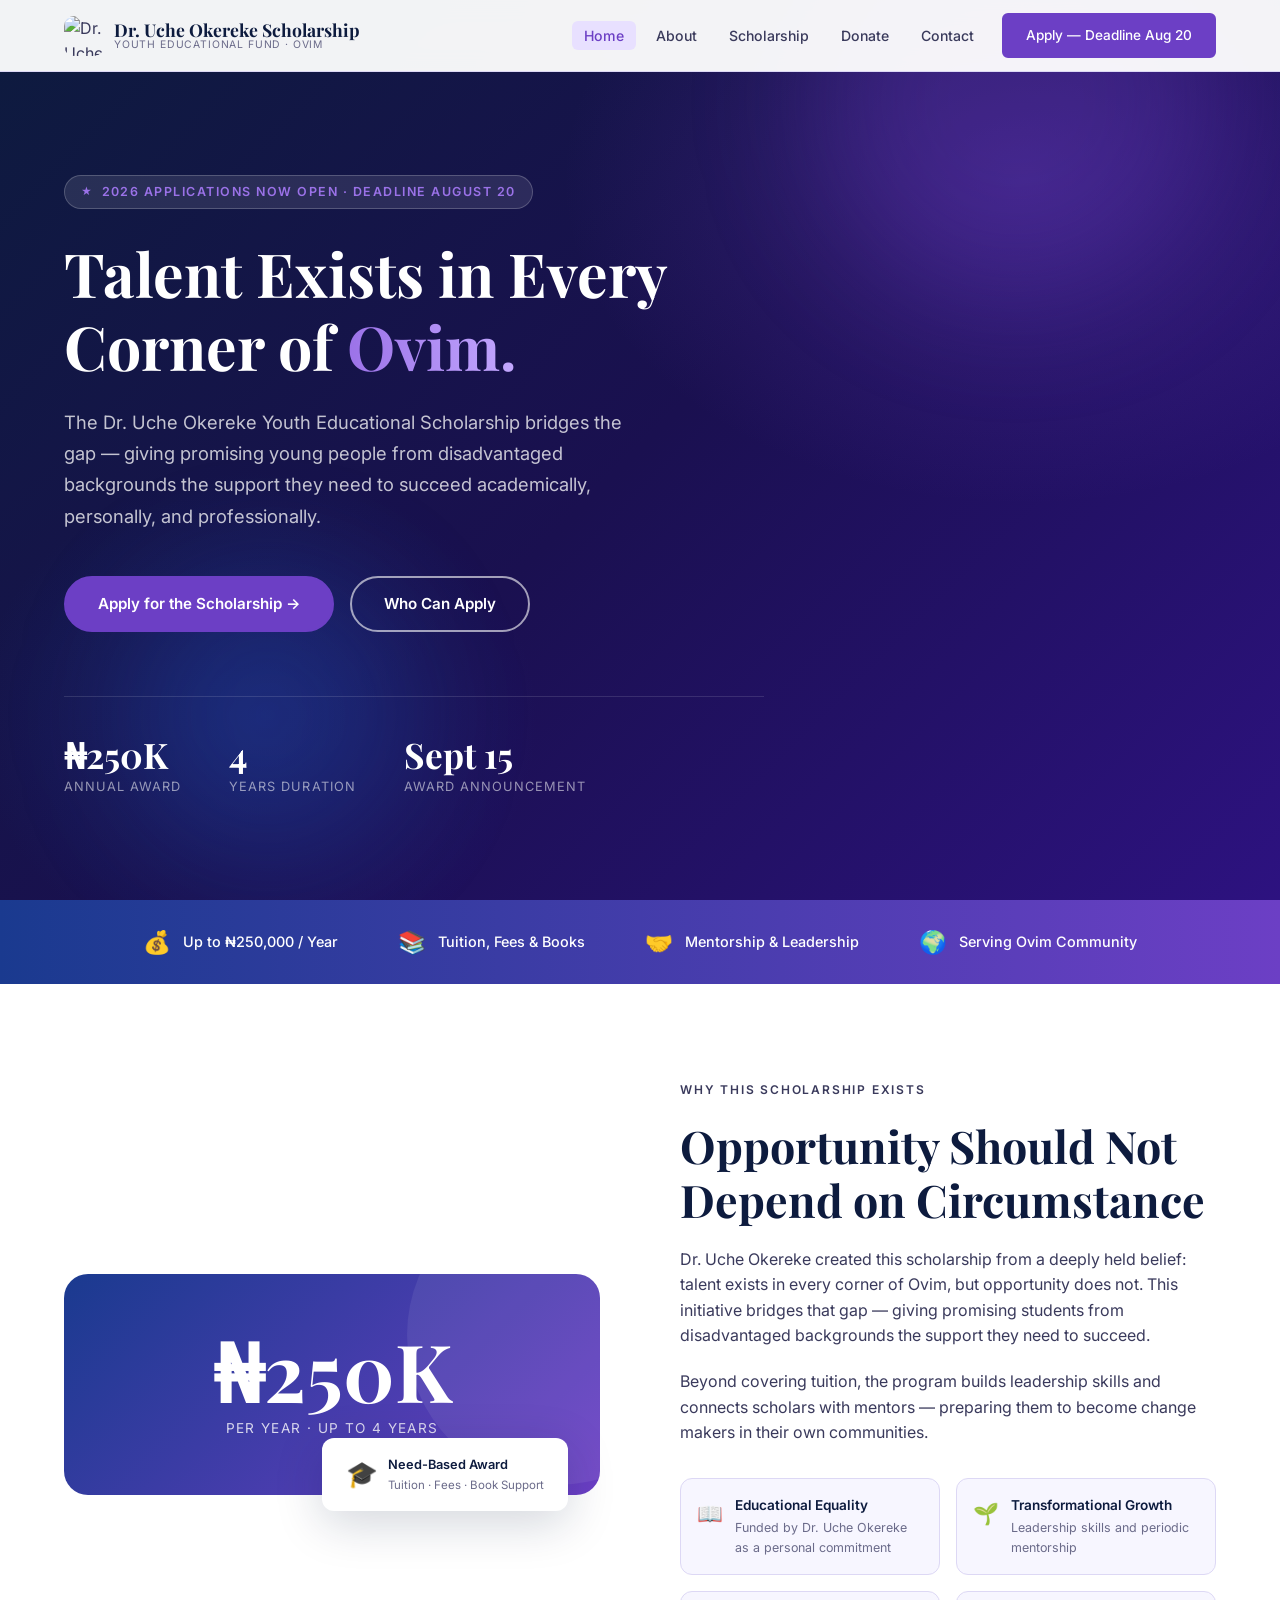
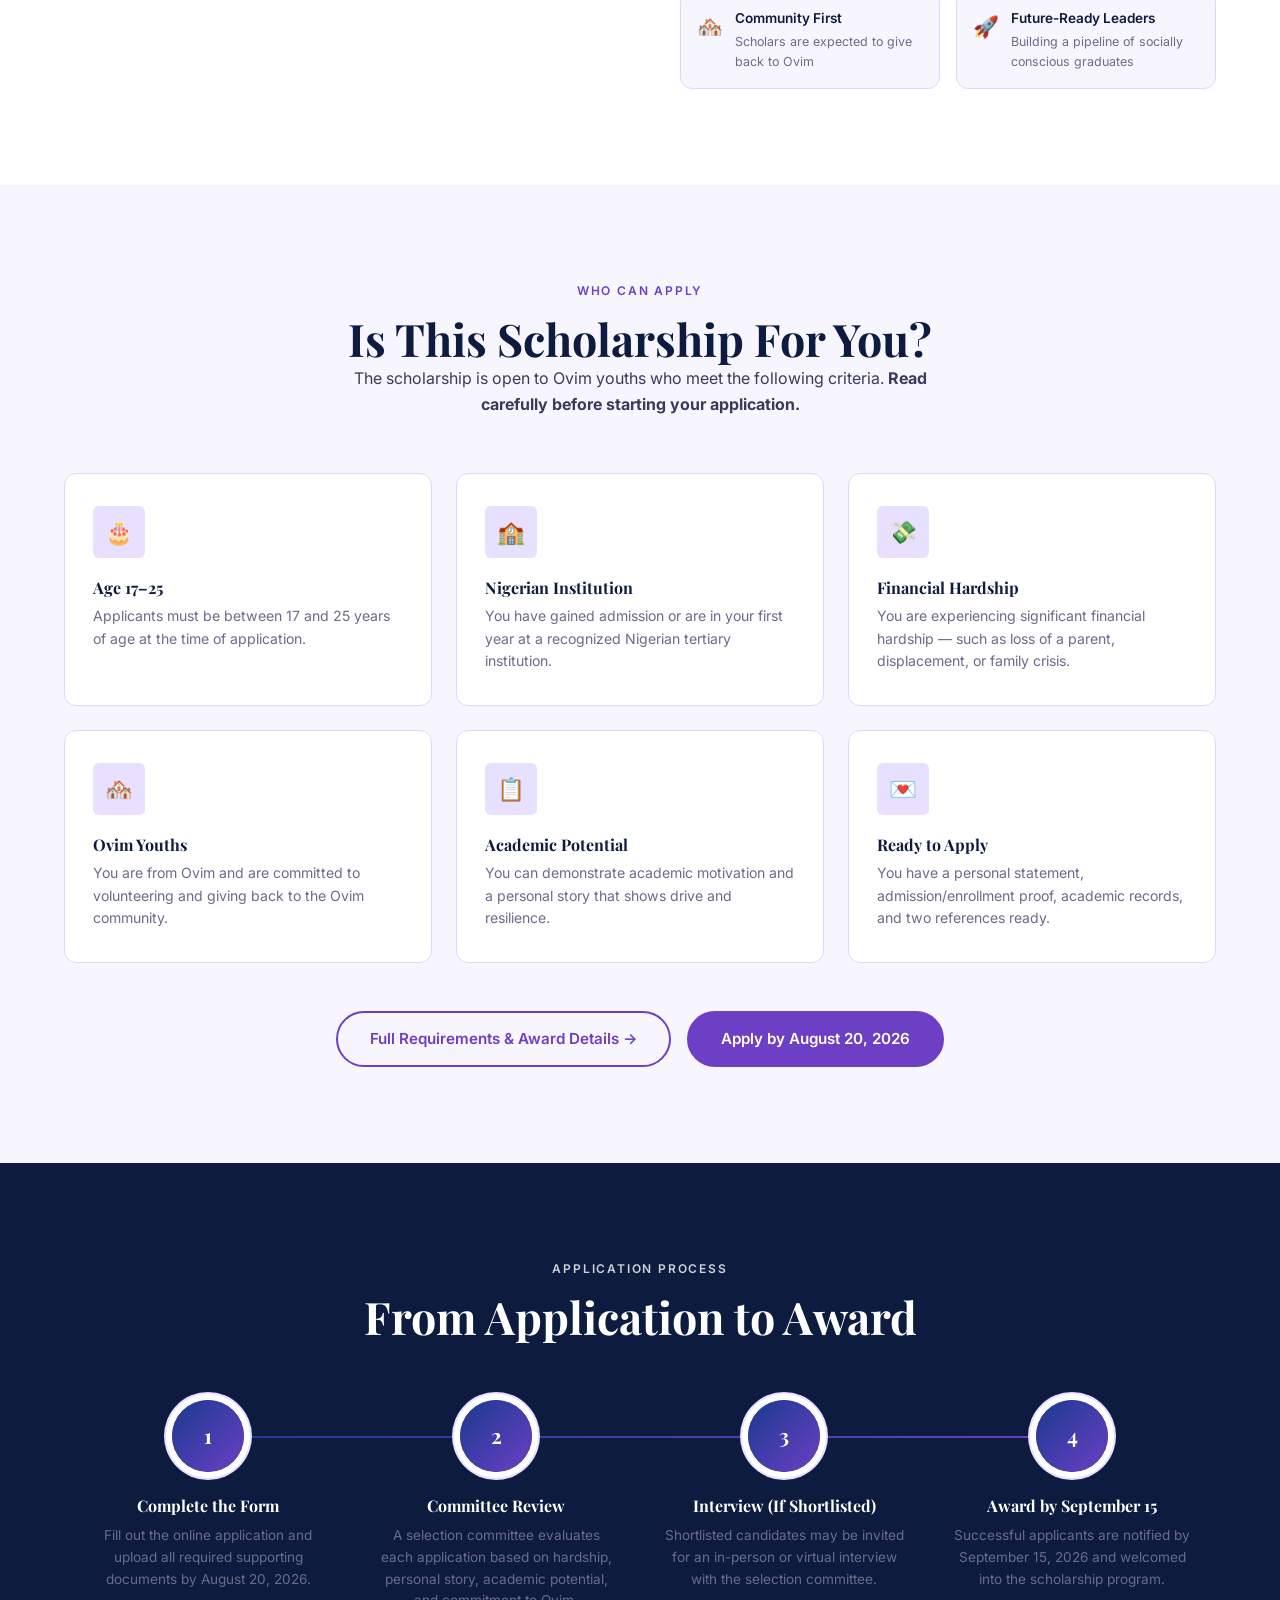
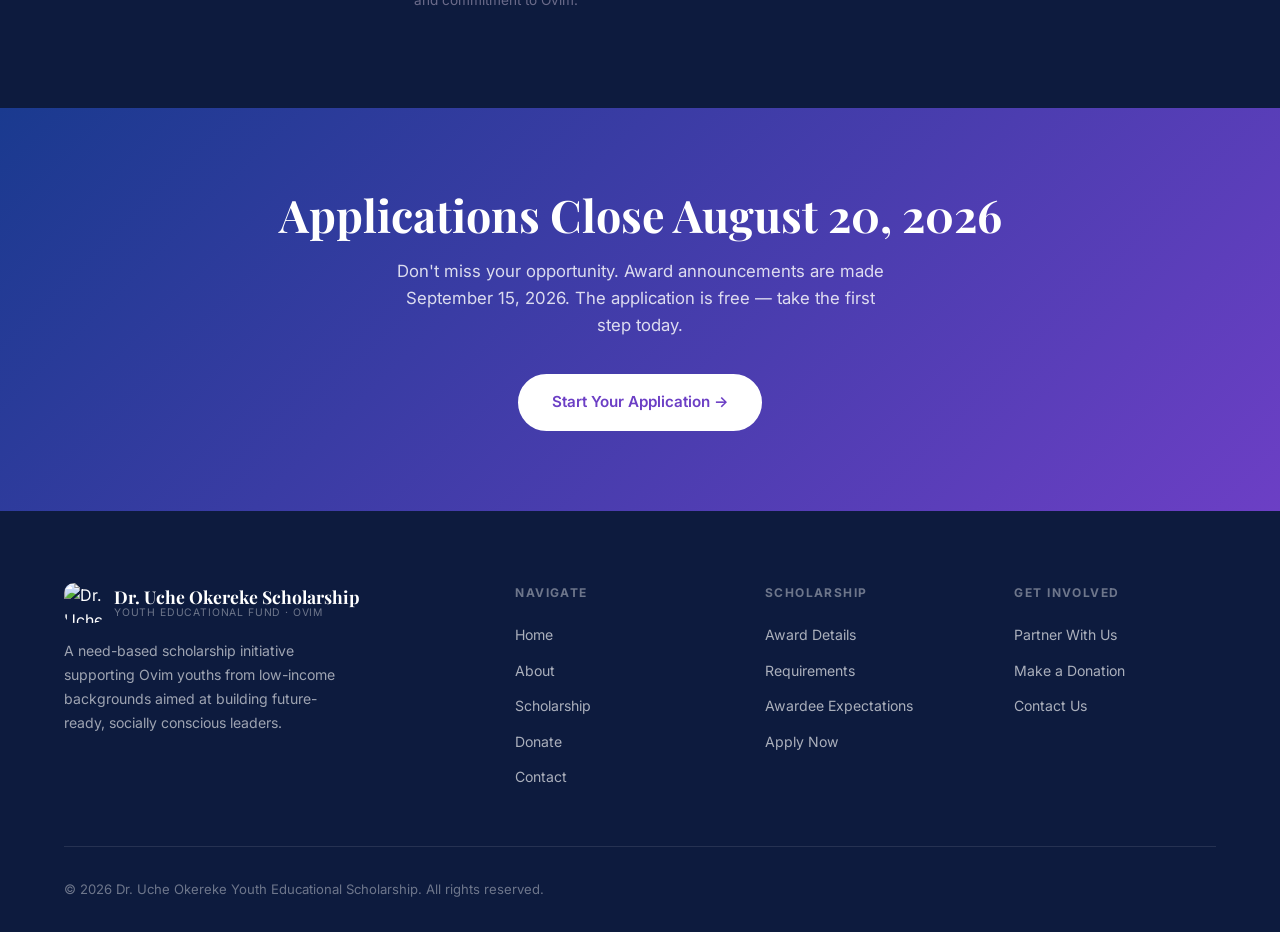
==== commit d93e8eec: "fixed errors" ====
--- a/index.html
+++ b/index.html
@@ -207,9 +207,8 @@
         </div>
       </div>
 
-      <div style="text-align:center; margin-top:48px;" class="fade-up">
+      <div style="margin-top:48px;display:flex;gap:16px;justify-content:center;flex-wrap:wrap;" class="fade-up btn-row">
         <a href="/scholarship" class="btn btn--outline">Full Requirements &amp; Award Details →</a>
-        &nbsp;&nbsp;
         <a href="/application" class="btn btn--primary">Apply by August 20, 2026</a>
       </div>
     </div>
--- a/css/styles.css
+++ b/css/styles.css
@@ -195,6 +195,14 @@
   background: var(--lavender);
 }
 .nav-links .btn { margin-left: 8px; padding: 10px 22px; font-size: 0.85rem; }
+.nav-links a.btn--primary,
+.nav-links a.btn--primary:hover,
+.nav-links a.btn--primary:active,
+.nav-links a.btn--primary:focus,
+.nav-links a.btn--primary.active {
+  color: var(--white) !important;
+  background: var(--vivid-purple);
+}
 
 .nav-toggle {
   display: none;
@@ -910,15 +918,20 @@
     background: white;
     flex-direction: column;
     align-items: stretch;
-    padding: 20px 24px 28px;
+    padding: 16px 24px 24px;
     border-bottom: 1px solid var(--border);
+    border-radius: 0 0 var(--radius-lg) var(--radius-lg);
     box-shadow: var(--shadow-lg);
-    transform: translateY(-120%);
+    transform: translateY(calc(-100% - var(--nav-height) - 12px));
     transition: transform 0.35s cubic-bezier(0.4, 0, 0.2, 1);
     z-index: 999;
   }
   .nav-links.open { transform: translateY(0); }
-  .nav-links a { padding: 10px 4px; border-radius: 0; border-bottom: 1px solid var(--border); }
+  .nav-links a:not(.btn) { padding: 10px 4px; border-radius: 0; border-bottom: 1px solid var(--border); }
+  .nav-links a.btn--primary,
+  .nav-links a.btn--primary:hover,
+  .nav-links a.btn--primary:active,
+  .nav-links a.btn--primary:focus { color: var(--white) !important; margin-left: 0; margin-top: 8px; }
   .nav-links a:last-child { border-bottom: none; }
   .nav-links .btn { margin: 12px 0 0; width: 100%; justify-content: center; }
   .nav-toggle { display: flex; }
@@ -940,6 +953,12 @@
   .section { padding: 64px 0; }
   .hero__stats { gap: 28px; }
   .process-steps::before { display: none; }
+  .process-steps { gap: 36px; margin-top: 40px; }
+  .step { padding: 0 16px; }
+  .step__num { width: 52px; height: 52px; font-size: 1.1rem; margin-bottom: 16px; box-shadow: 0 0 0 4px var(--white), 0 0 0 6px var(--lavender); }
+  .btn-row { flex-direction: column; align-items: stretch; }
+  .btn-row .btn { width: 100%; justify-content: center; }
+  .donate-methods { grid-template-columns: 1fr !important; }
   .form-row { grid-template-columns: 1fr; }
   .dob-row { grid-template-columns: 0.75fr 1.3fr 0.95fr; gap: 6px; }
   .dob-row select { padding-left: 10px; padding-right: 28px; background-position: right 8px center; font-size: 0.85rem; }
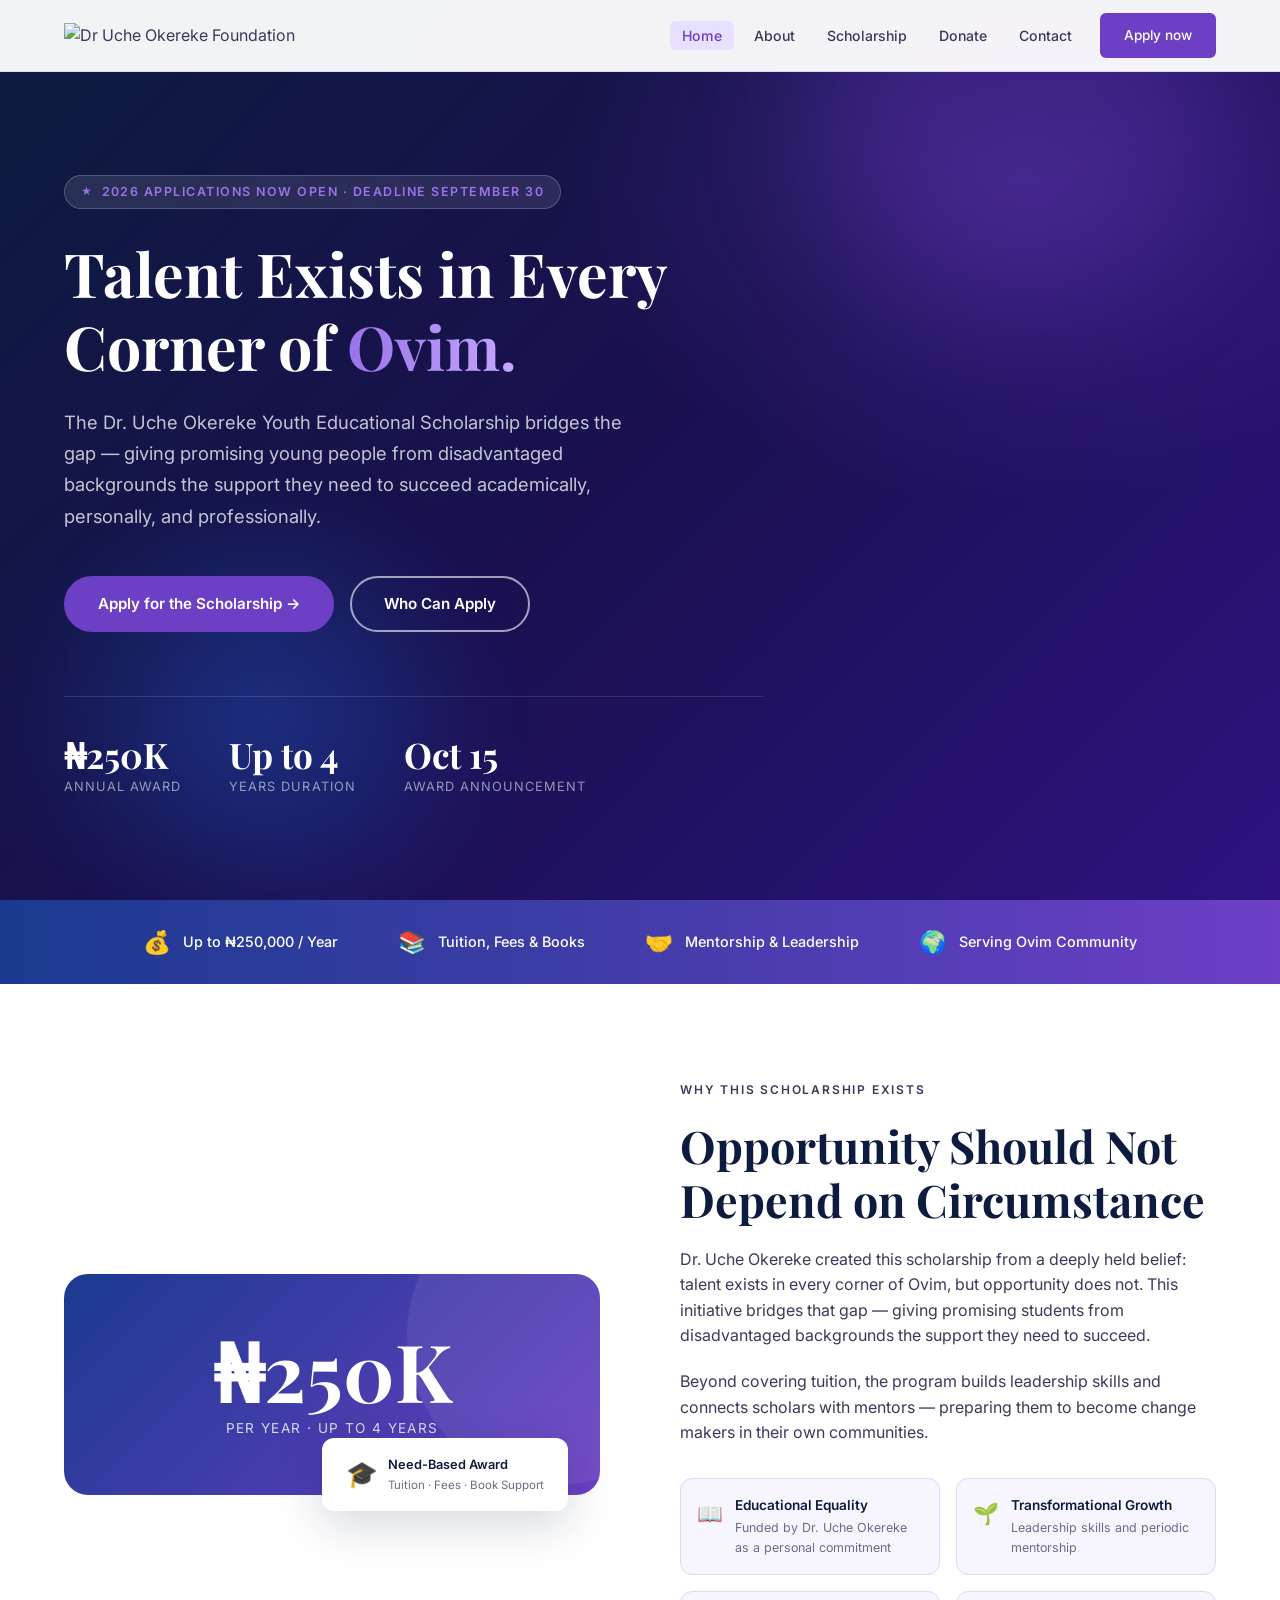
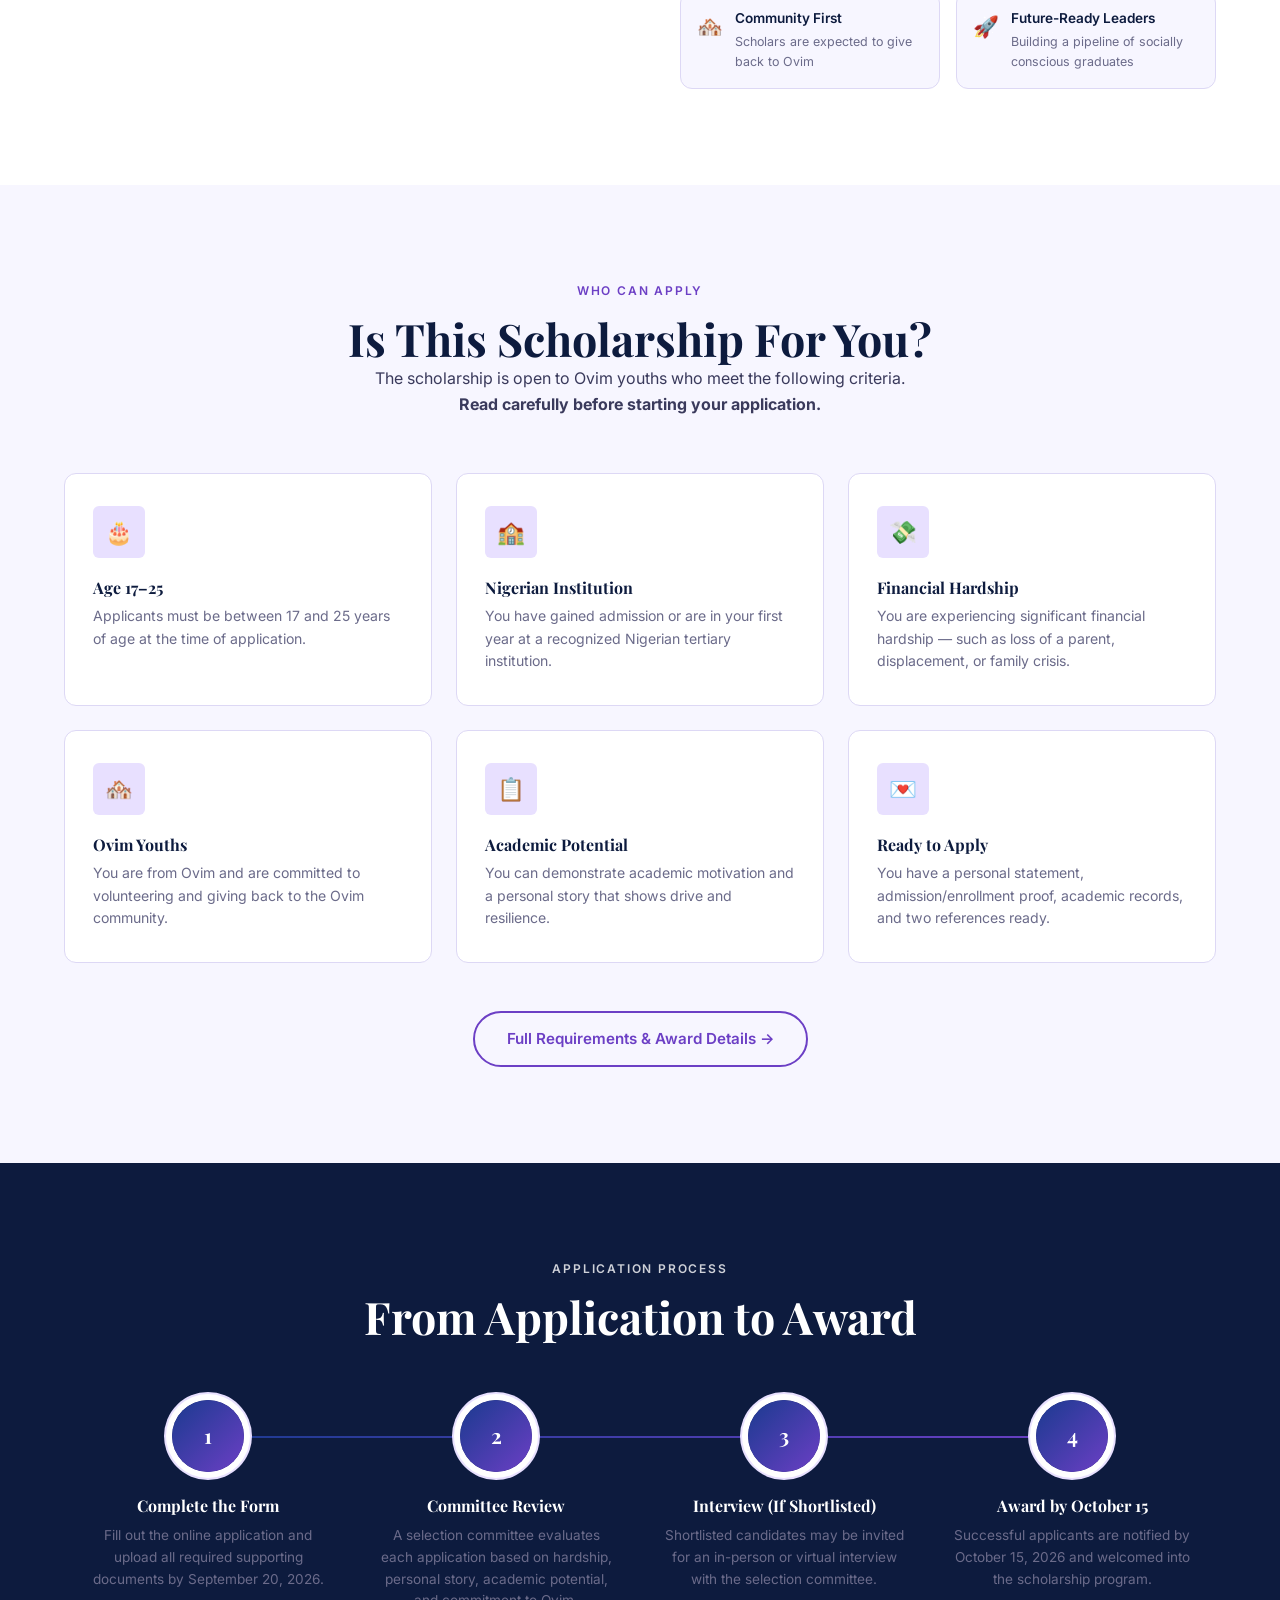
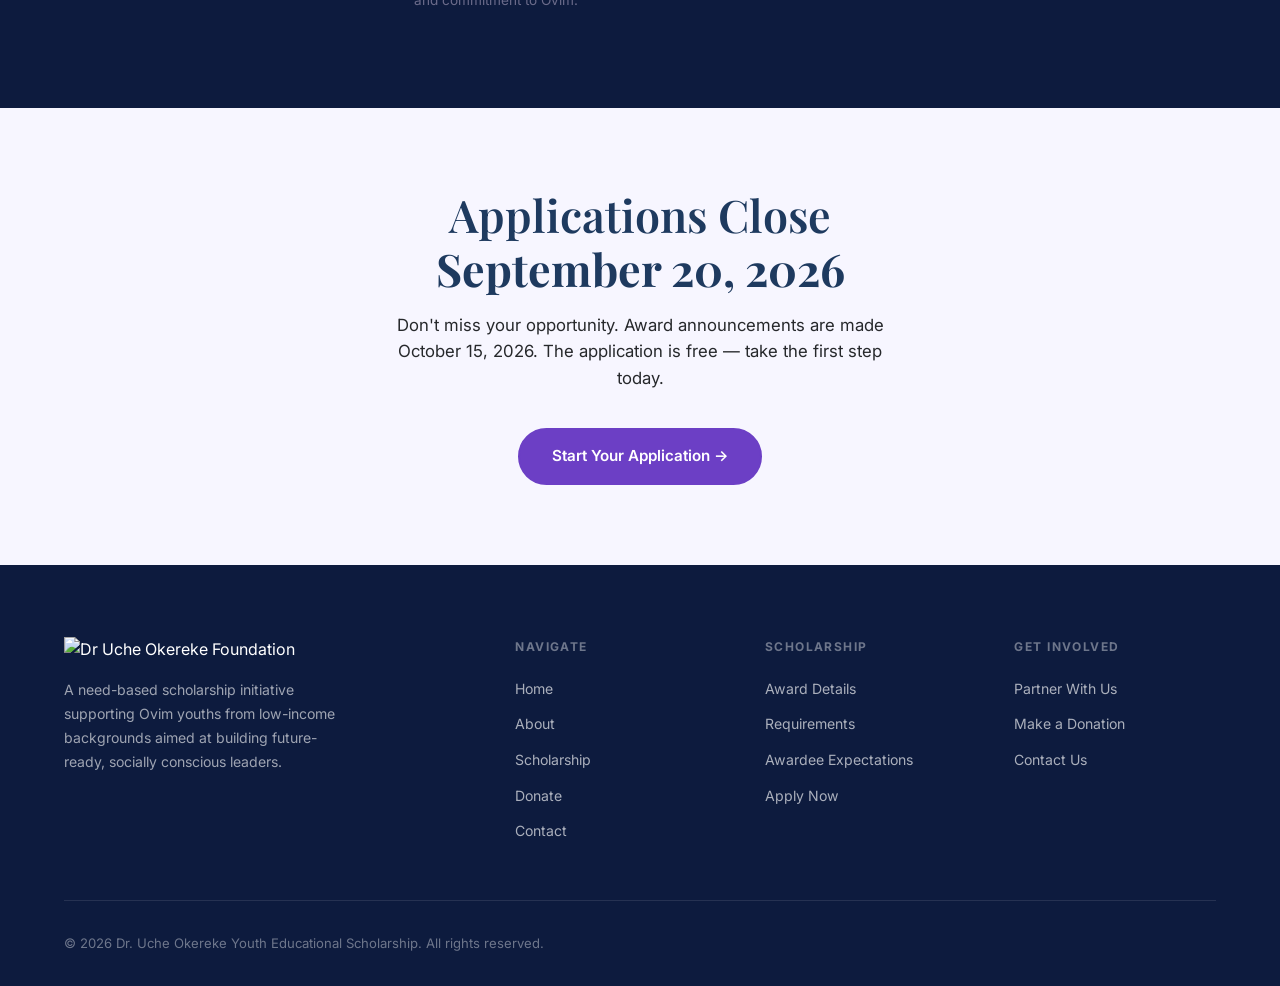
==== commit 1366a040: "change app deadline and announce date" ====
--- a/index.html
+++ b/index.html
@@ -4,6 +4,7 @@
   <meta charset="UTF-8" />
   <meta name="viewport" content="width=device-width, initial-scale=1.0" />
   <title>Dr. Uche Okereke Youth Educational Scholarship</title>
+  <meta property="og:site_name" content="Dr. Uche Okereke Foundation">
   <meta name="description" content="A need-based scholarship supporting Ovim youths from low-income backgrounds pursuing higher education at Nigerian institutions." />
   <link rel="stylesheet" href="css/styles.css" />
   <link rel="icon" type="image/png" sizes="32x32" href="/assets/favicon-32x32.png">
@@ -15,11 +16,7 @@
   <nav class="navbar" role="navigation" aria-label="Main navigation">
     <div class="container">
       <a href="/" class="nav-logo" aria-label="Scholarship Home">
-        <div class="nav-logo__icon"><img src="/assets/favicon-32x32.png" alt="Dr. Uche Okereke Scholarship logo" width="40" height="40"></div>
-        <div class="nav-logo__text">
-          Dr. Uche Okereke Scholarship
-          <span>Youth Educational Fund · Ovim</span>
-        </div>
+        <img src="/assets/duof-logo.png" alt="Dr Uche Okereke Foundation" class="nav-logo__full">
       </a>
       <button class="nav-toggle" id="navToggle" aria-label="Toggle menu" aria-expanded="false">
         <span></span><span></span><span></span>
@@ -30,7 +27,7 @@
         <li><a href="/scholarship">Scholarship</a></li>
         <li><a href="/donate">Donate</a></li>
         <li><a href="/contact">Contact</a></li>
-        <li><a href="/application" class="btn btn--primary">Apply — Deadline Aug 20</a></li>
+        <li><a href="/application" class="btn btn--primary">Apply now</a></li>
       </ul>
     </div>
   </nav>
@@ -42,7 +39,7 @@
     <div class="hero__orb hero__orb--2"></div>
     <div class="container">
       <div class="hero__content">
-        <div class="hero__tag">2026 Applications Now Open · Deadline August 20</div>
+        <div class="hero__tag">2026 Applications Now Open · Deadline September 30</div>
         <h1>Talent Exists in Every Corner of <em>Ovim.</em></h1>
         <p class="hero__sub">
           The Dr. Uche Okereke Youth Educational Scholarship bridges the gap — giving
@@ -59,11 +56,11 @@
             <div class="hero__stat-label">Annual Award</div>
           </div>
           <div>
-            <div class="hero__stat-num">4</div>
+            <div class="hero__stat-num">Up to 4</div>
             <div class="hero__stat-label">Years Duration</div>
           </div>
           <div>
-            <div class="hero__stat-num">Sept 15</div>
+            <div class="hero__stat-num">Oct 15</div>
             <div class="hero__stat-label">Award Announcement</div>
           </div>
         </div>
@@ -171,7 +168,7 @@
       <div style="text-align:center; max-width:600px; margin:0 auto 56px;" class="fade-up">
         <p class="eyebrow">Who Can Apply</p>
         <h2>Is This Scholarship For You?</h2>
-        <p>The scholarship is open to Ovim youths who meet the following criteria. <strong>Read carefully before starting your application.</strong></p>
+        <p>The scholarship is open to Ovim youths who meet the following criteria. <br><strong>Read carefully before starting your application.</strong></p>
       </div>
 
       <div class="eligibility-grid fade-up-stagger">
@@ -209,7 +206,6 @@
 
       <div style="margin-top:48px;display:flex;gap:16px;justify-content:center;flex-wrap:wrap;" class="fade-up btn-row">
         <a href="/scholarship" class="btn btn--outline">Full Requirements &amp; Award Details →</a>
-        <a href="/application" class="btn btn--primary">Apply by August 20, 2026</a>
       </div>
     </div>
   </section>
@@ -226,7 +222,7 @@
         <div class="step">
           <div class="step__num">1</div>
           <h3>Complete the Form</h3>
-          <p>Fill out the online application and upload all required supporting documents by August 20, 2026.</p>
+          <p>Fill out the online application and upload all required supporting documents by September 20, 2026.</p>
         </div>
         <div class="step">
           <div class="step__num">2</div>
@@ -240,8 +236,8 @@
         </div>
         <div class="step">
           <div class="step__num">4</div>
-          <h3>Award by September 15</h3>
-          <p>Successful applicants are notified by September 15, 2026 and welcomed into the scholarship program.</p>
+          <h3>Award by October 15</h3>
+          <p>Successful applicants are notified by October 15, 2026 and welcomed into the scholarship program.</p>
         </div>
       </div>
     </div>
@@ -249,14 +245,14 @@
 
 
   <!-- CTA BANNER -->
-  <section class="section" style="background:linear-gradient(135deg,var(--royal-blue),var(--vivid-purple));text-align:center;padding:80px 0;">
+  <section class="section" style="background:var(--off-white);text-align:center;padding:80px 0;">
     <div class="container fade-up">
-      <h2 style="color:white;margin-bottom:16px;">Applications Close August 20, 2026</h2>
-      <p style="color:rgba(255,255,255,0.82);max-width:500px;margin:0 auto 36px;font-size:1.05rem;">
-        Don't miss your opportunity. Award announcements are made September 15, 2026.
+      <h2 style="color: #1E3A5f;margin-bottom:16px; font-weight: 600;">Applications Close <br><strong>September 20, 2026</strong></h2>
+      <p style="color:#26282B;max-width:500px;margin:0 auto 36px;font-size:1.05rem;">
+        Don't miss your opportunity. Award announcements are made October 15, 2026.
         The application is free — take the first step today.
       </p>
-      <a href="/application" class="btn btn--white">Start Your Application →</a>
+      <a href="/application" class="btn btn--primary">Start Your Application →</a>
     </div>
   </section>
 
@@ -267,11 +263,7 @@
       <div class="footer-grid">
         <div class="footer-brand">
           <div class="nav-logo" style="margin-bottom:12px;">
-            <div class="nav-logo__icon"><img src="/assets/favicon-32x32.png" alt="Dr. Uche Okereke Scholarship logo" width="40" height="40"></div>
-            <div class="nav-logo__text" style="color:white;">
-              Dr. Uche Okereke Scholarship
-              <span style="color:rgba(255,255,255,0.4);">Youth Educational Fund · Ovim</span>
-            </div>
+            <img src="/assets/duof-logo.png" alt="Dr Uche Okereke Foundation" class="nav-logo__full">
           </div>
           <p>A need-based scholarship initiative supporting Ovim youths from low-income backgrounds aimed at building future-ready, socially conscious leaders.</p>
         </div>
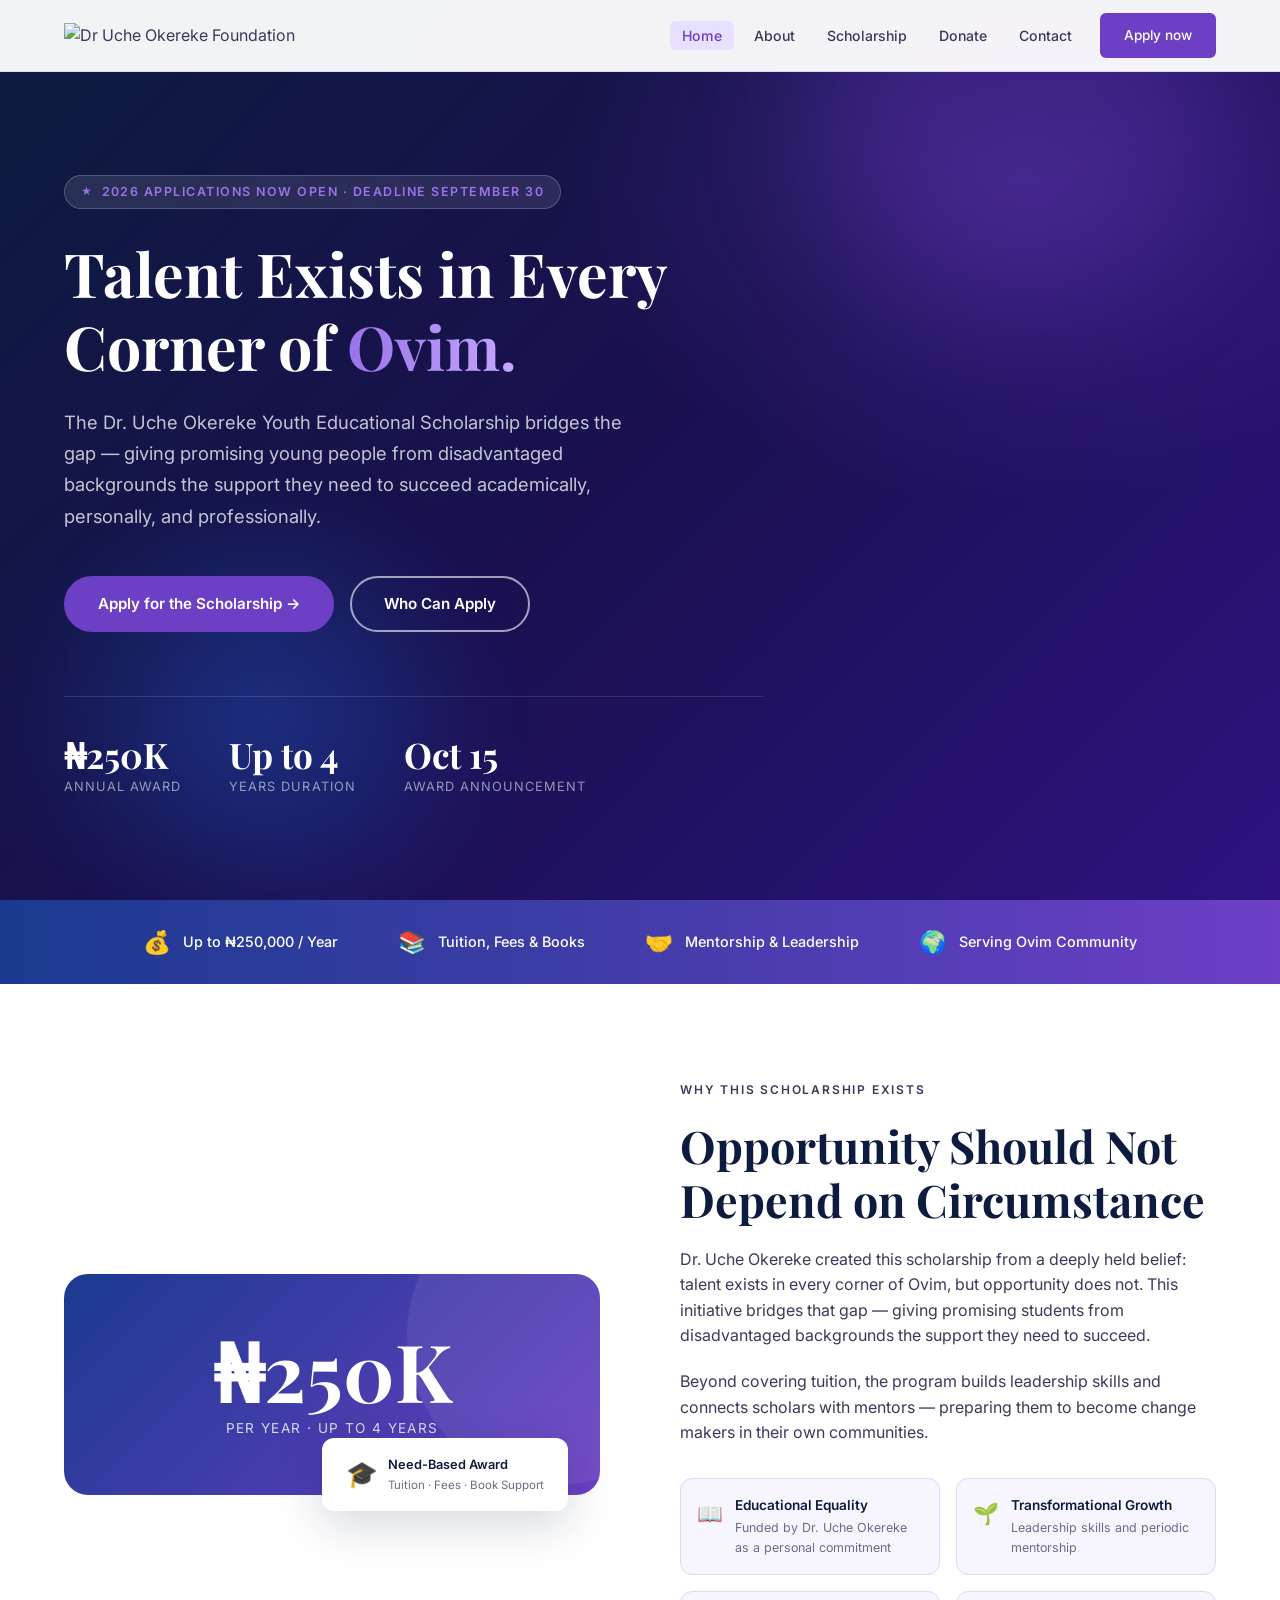
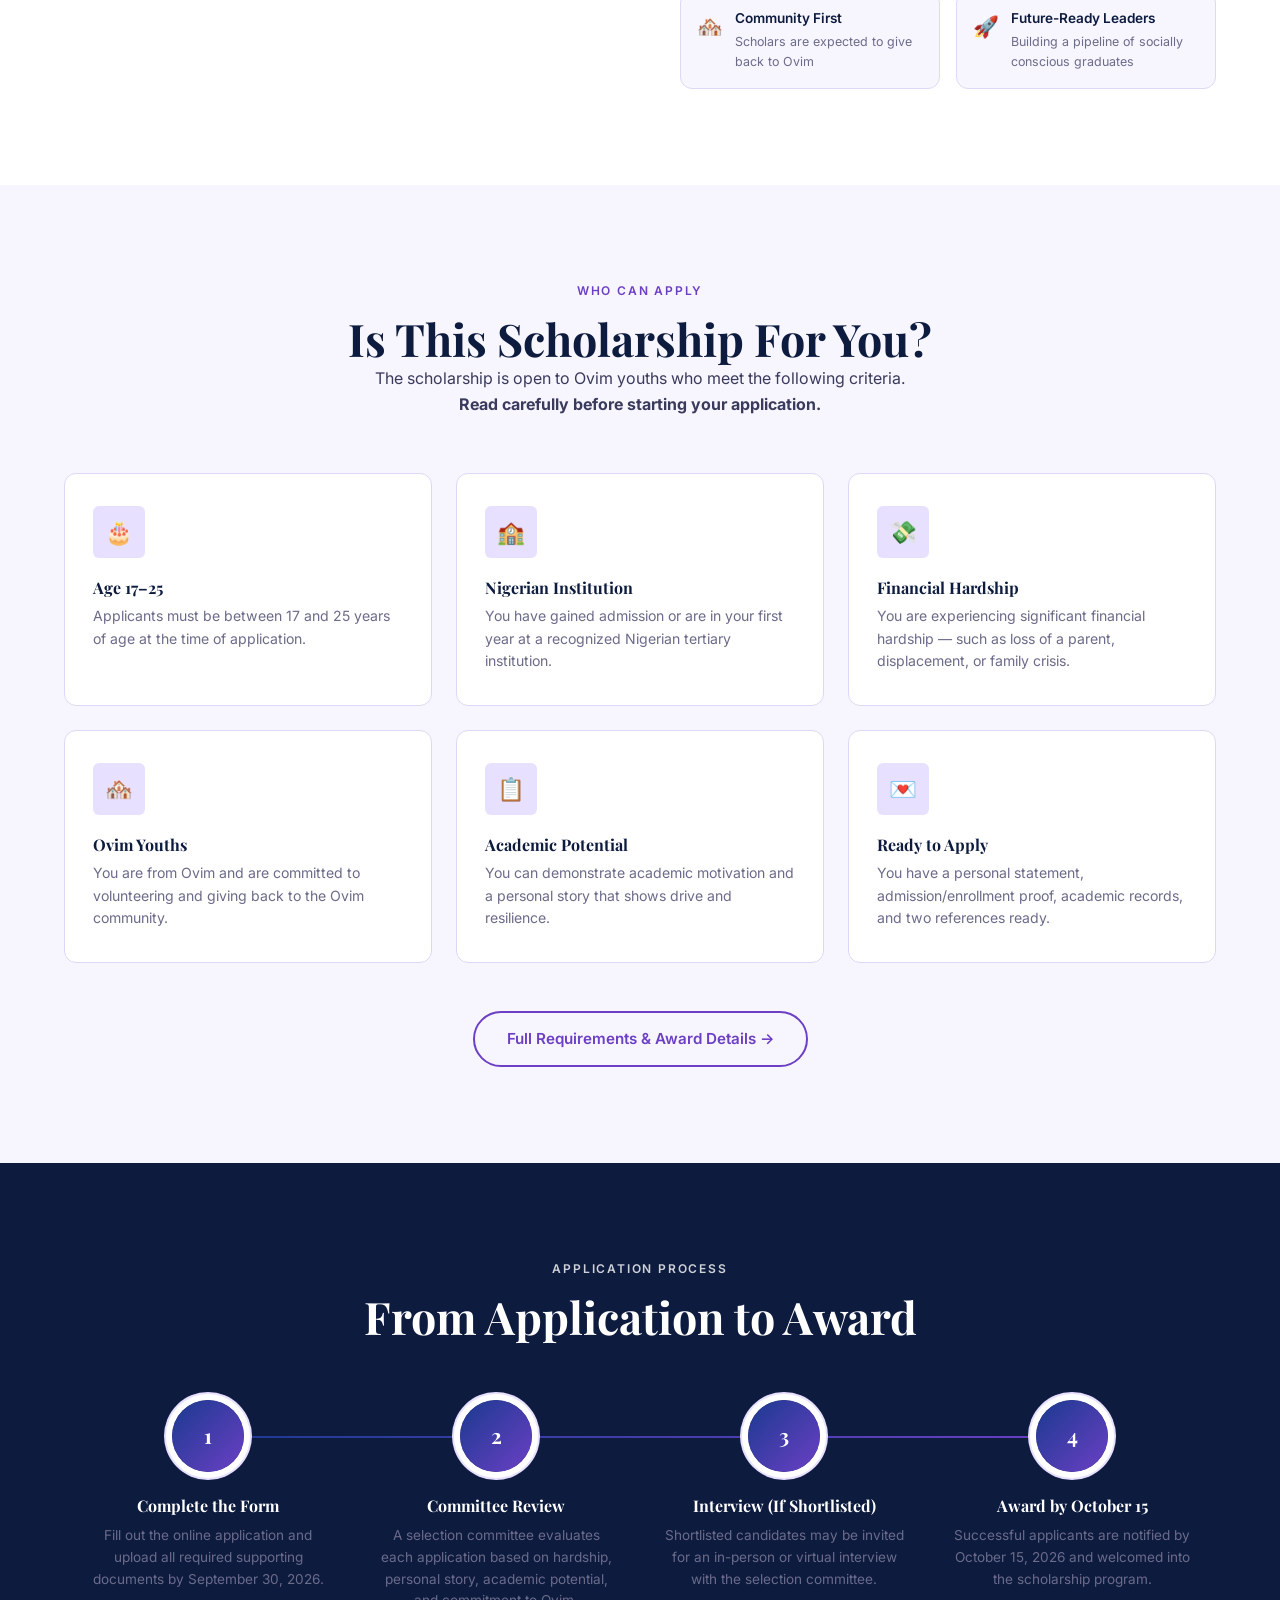
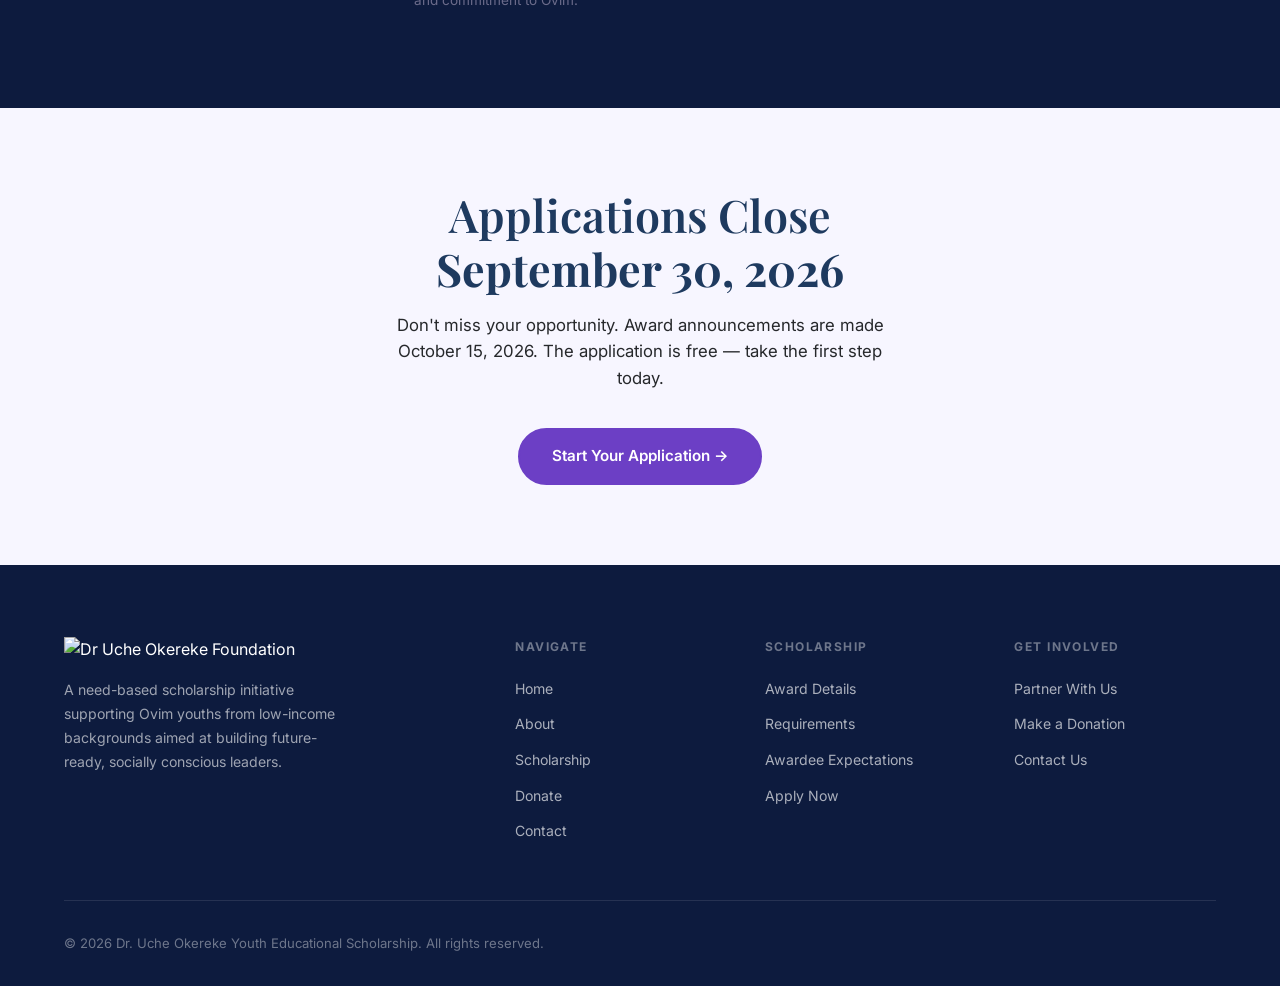
==== commit 62253e84: "date change correction" ====
--- a/index.html
+++ b/index.html
@@ -222,7 +222,7 @@
         <div class="step">
           <div class="step__num">1</div>
           <h3>Complete the Form</h3>
-          <p>Fill out the online application and upload all required supporting documents by September 20, 2026.</p>
+          <p>Fill out the online application and upload all required supporting documents by September 30, 2026.</p>
         </div>
         <div class="step">
           <div class="step__num">2</div>
@@ -247,7 +247,7 @@
   <!-- CTA BANNER -->
   <section class="section" style="background:var(--off-white);text-align:center;padding:80px 0;">
     <div class="container fade-up">
-      <h2 style="color: #1E3A5f;margin-bottom:16px; font-weight: 600;">Applications Close <br><strong>September 20, 2026</strong></h2>
+      <h2 style="color: #1E3A5f;margin-bottom:16px; font-weight: 600;">Applications Close <br><strong>September 30, 2026</strong></h2>
       <p style="color:#26282B;max-width:500px;margin:0 auto 36px;font-size:1.05rem;">
         Don't miss your opportunity. Award announcements are made October 15, 2026.
         The application is free — take the first step today.
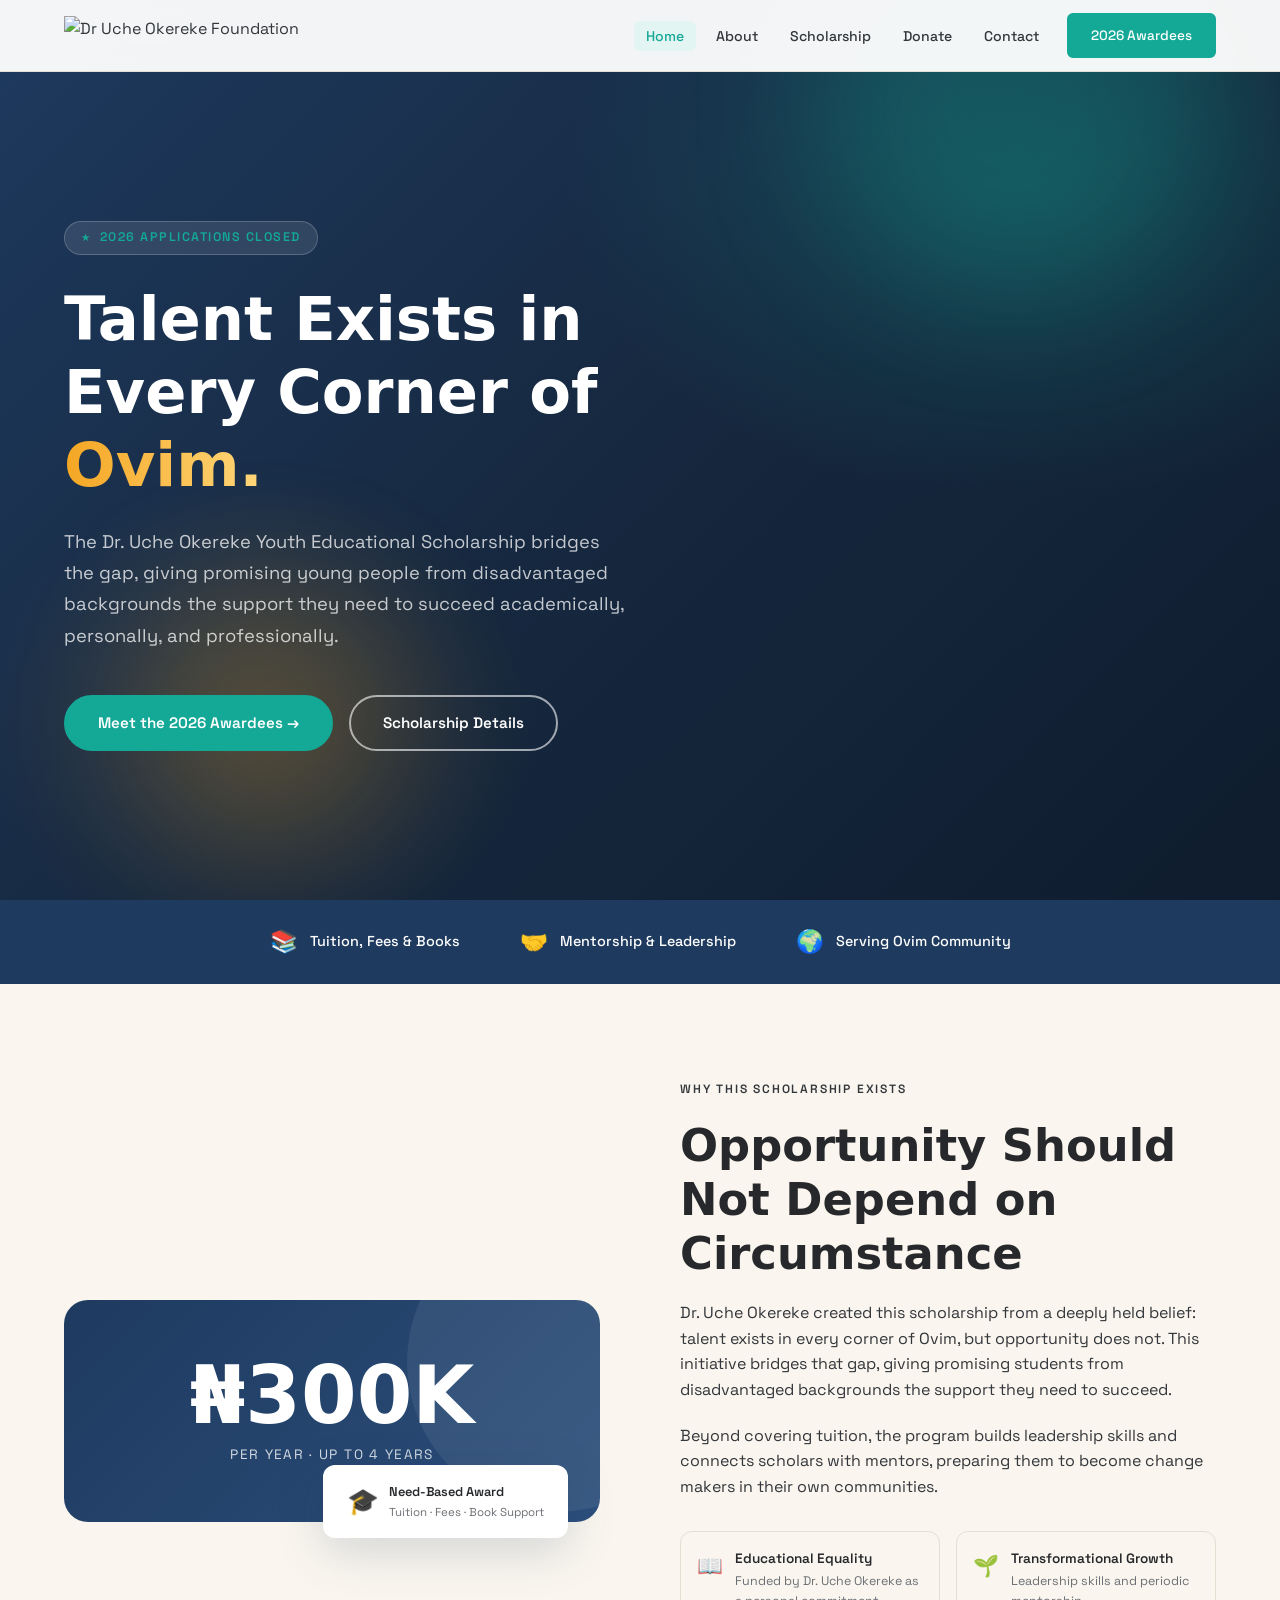
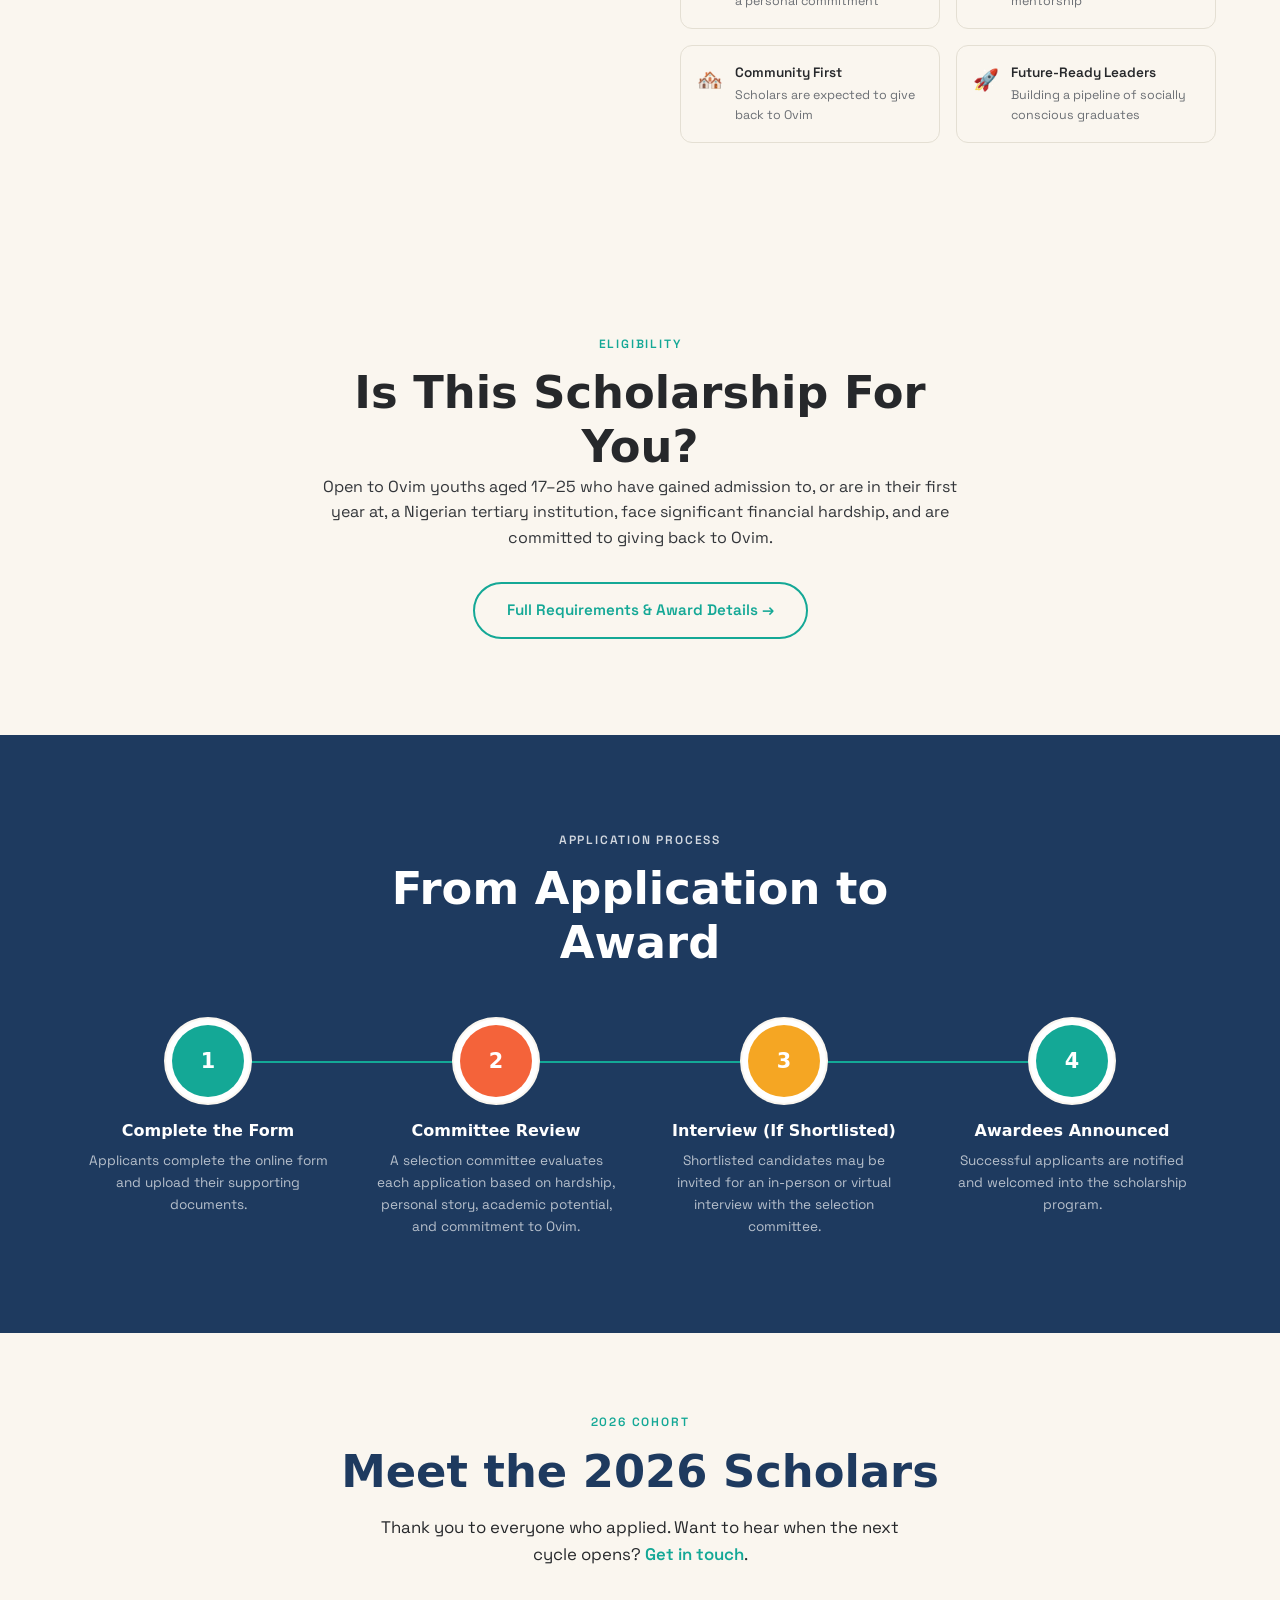
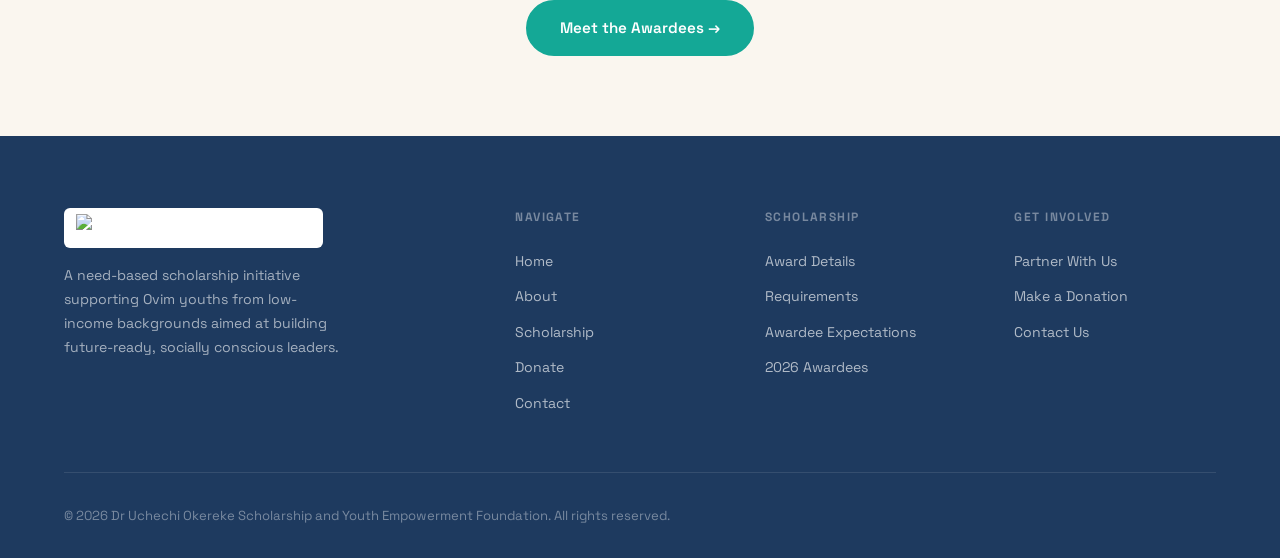
==== commit d8d4f078: "changes to date and end of 2026 application timeline + peak of 2026 cohort, new cohort to be announc" ====
--- a/index.html
+++ b/index.html
@@ -4,7 +4,7 @@
   <meta charset="UTF-8" />
   <meta name="viewport" content="width=device-width, initial-scale=1.0" />
   <title>Dr. Uche Okereke Youth Educational Scholarship</title>
-  <meta property="og:site_name" content="Dr. Uche Okereke Foundation">
+  <meta property="og:site_name" content="Dr Uchechi Okereke Scholarship and Youth Empowerment Foundation">
   <meta name="description" content="A need-based scholarship supporting Ovim youths from low-income backgrounds pursuing higher education at Nigerian institutions." />
   <link rel="stylesheet" href="css/styles.css" />
   <link rel="icon" type="image/png" sizes="32x32" href="/assets/favicon-32x32.png">
@@ -27,7 +27,7 @@
         <li><a href="/scholarship">Scholarship</a></li>
         <li><a href="/donate">Donate</a></li>
         <li><a href="/contact">Contact</a></li>
-        <li><a href="/application" class="btn btn--primary">Apply now</a></li>
+        <li><a href="/awardees" class="btn btn--primary">2026 Awardees</a></li>
       </ul>
     </div>
   </nav>
@@ -39,30 +39,16 @@
     <div class="hero__orb hero__orb--2"></div>
     <div class="container">
       <div class="hero__content">
-        <div class="hero__tag">2026 Applications Now Open · Deadline September 30</div>
+        <div class="hero__tag">2026 Applications Closed</div>
         <h1>Talent Exists in Every Corner of <em>Ovim.</em></h1>
         <p class="hero__sub">
-          The Dr. Uche Okereke Youth Educational Scholarship bridges the gap — giving
+          The Dr. Uche Okereke Youth Educational Scholarship bridges the gap, giving
           promising young people from disadvantaged backgrounds the support they need
           to succeed academically, personally, and professionally.
         </p>
         <div class="hero__actions">
-          <a href="/application" class="btn btn--primary">Apply for the Scholarship →</a>
-          <a href="/scholarship" class="btn btn--outline-white">Who Can Apply</a>
-        </div>
-        <div class="hero__stats">
-          <div>
-            <div class="hero__stat-num">₦250K</div>
-            <div class="hero__stat-label">Annual Award</div>
-          </div>
-          <div>
-            <div class="hero__stat-num">Up to 4</div>
-            <div class="hero__stat-label">Years Duration</div>
-          </div>
-          <div>
-            <div class="hero__stat-num">Oct 15</div>
-            <div class="hero__stat-label">Award Announcement</div>
-          </div>
+          <a href="/awardees" class="btn btn--primary">Meet the 2026 Awardees →</a>
+          <a href="/scholarship" class="btn btn--outline-white">Scholarship Details</a>
         </div>
       </div>
     </div>
@@ -73,10 +59,6 @@
   <div class="mission-strip">
     <div class="container">
       <div class="mission-strip__inner">
-        <div class="mission-strip__item">
-          <span class="mission-strip__item-icon">💰</span>
-          <span class="mission-strip__item-text">Up to ₦250,000 / Year</span>
-        </div>
         <div class="mission-strip__item">
           <span class="mission-strip__item-icon">📚</span>
           <span class="mission-strip__item-text">Tuition, Fees &amp; Books</span>
@@ -101,7 +83,7 @@
 
         <div class="about__visual fade-up">
           <div class="about__card">
-            <div class="about__card-num">₦250K</div>
+            <div class="about__card-num">₦300K</div>
             <div class="about__card-label">Per Year · Up to 4 Years</div>
           </div>
           <div class="about__badge">
@@ -118,12 +100,11 @@
           <h2>Opportunity Should Not Depend on Circumstance</h2>
           <p>
             Dr. Uche Okereke created this scholarship from a deeply held belief: talent exists in every
-            corner of Ovim, but opportunity does not. This initiative bridges that gap — giving promising
+            corner of Ovim, but opportunity does not. This initiative bridges that gap, giving promising
             students from disadvantaged backgrounds the support they need to succeed.
           </p>
           <p>
-            Beyond covering tuition, the program builds leadership skills and connects scholars with mentors 
-            — preparing them to become change makers in their own communities.
+            Beyond covering tuition, the program builds leadership skills and connects scholars with mentors, preparing them to become change makers in their own communities.
           </p>
           <div class="about__values fade-up-stagger">
             <div class="about__value-item">
@@ -162,49 +143,13 @@
   </section>
 
 
-  <!-- WHO CAN APPLY -->
+  <!-- ELIGIBILITY TEASER -->
   <section class="section section--alt" id="eligibility">
     <div class="container">
-      <div style="text-align:center; max-width:600px; margin:0 auto 56px;" class="fade-up">
-        <p class="eyebrow">Who Can Apply</p>
+      <div style="text-align:center; max-width:640px; margin:0 auto;" class="fade-up">
+        <p class="eyebrow">Eligibility</p>
         <h2>Is This Scholarship For You?</h2>
-        <p>The scholarship is open to Ovim youths who meet the following criteria. <br><strong>Read carefully before starting your application.</strong></p>
-      </div>
-
-      <div class="eligibility-grid fade-up-stagger">
-        <div class="eligibility-card">
-          <div class="eligibility-card__icon">🎂</div>
-          <h3>Age 17–25</h3>
-          <p>Applicants must be between 17 and 25 years of age at the time of application.</p>
-        </div>
-        <div class="eligibility-card">
-          <div class="eligibility-card__icon">🏫</div>
-          <h3>Nigerian Institution</h3>
-          <p>You have gained admission or are in your first year at a recognized Nigerian tertiary institution.</p>
-        </div>
-        <div class="eligibility-card">
-          <div class="eligibility-card__icon">💸</div>
-          <h3>Financial Hardship</h3>
-          <p>You are experiencing significant financial hardship — such as loss of a parent, displacement, or family crisis.</p>
-        </div>
-        <div class="eligibility-card">
-          <div class="eligibility-card__icon">🏘️</div>
-          <h3>Ovim Youths</h3>
-          <p>You are from Ovim and are committed to volunteering and giving back to the Ovim community.</p>
-        </div>
-        <div class="eligibility-card">
-          <div class="eligibility-card__icon">📋</div>
-          <h3>Academic Potential</h3>
-          <p>You can demonstrate academic motivation and a personal story that shows drive and resilience.</p>
-        </div>
-        <div class="eligibility-card">
-          <div class="eligibility-card__icon">💌</div>
-          <h3>Ready to Apply</h3>
-          <p>You have a personal statement, admission/enrollment proof, academic records, and two references ready.</p>
-        </div>
-      </div>
-
-      <div style="margin-top:48px;display:flex;gap:16px;justify-content:center;flex-wrap:wrap;" class="fade-up btn-row">
+        <p style="margin-bottom:32px;">Open to Ovim youths aged 17–25 who have gained admission to, or are in their first year at, a Nigerian tertiary institution, face significant financial hardship, and are committed to giving back to Ovim.</p>
         <a href="/scholarship" class="btn btn--outline">Full Requirements &amp; Award Details →</a>
       </div>
     </div>
@@ -222,7 +167,7 @@
         <div class="step">
           <div class="step__num">1</div>
           <h3>Complete the Form</h3>
-          <p>Fill out the online application and upload all required supporting documents by September 30, 2026.</p>
+          <p>Applicants complete the online form and upload their supporting documents.</p>
         </div>
         <div class="step">
           <div class="step__num">2</div>
@@ -236,23 +181,25 @@
         </div>
         <div class="step">
           <div class="step__num">4</div>
-          <h3>Award by October 15</h3>
-          <p>Successful applicants are notified by October 15, 2026 and welcomed into the scholarship program.</p>
-        </div>
-      </div>
-    </div>
-  </section>
-
-
-  <!-- CTA BANNER -->
+          <h3>Awardees Announced</h3>
+          <p>Successful applicants are notified and welcomed into the scholarship program.</p>
+        </div>
+      </div>
+    </div>
+  </section>
+
+
+  <!-- AWARDEES CTA -->
   <section class="section" style="background:var(--off-white);text-align:center;padding:80px 0;">
     <div class="container fade-up">
-      <h2 style="color: #1E3A5f;margin-bottom:16px; font-weight: 600;">Applications Close <br><strong>September 30, 2026</strong></h2>
-      <p style="color:#26282B;max-width:500px;margin:0 auto 36px;font-size:1.05rem;">
-        Don't miss your opportunity. Award announcements are made October 15, 2026.
-        The application is free — take the first step today.
+      <p class="eyebrow">2026 Cohort</p>
+      <h2 style="color:#1E3A5f;margin-bottom:16px;font-weight:600;">Meet the 2026 Scholars</h2>
+      <p style="color:#26282B;max-width:520px;margin:0 auto 12px;font-size:1.05rem;">
+        Thank you to everyone who applied. Want to hear when the next cycle opens?
+        <a href="/contact" style="color:var(--vivid-purple);font-weight:600;">Get in touch</a>.
       </p>
-      <a href="/application" class="btn btn--primary">Start Your Application →</a>
+      <div style="height:20px"></div>
+      <a href="/awardees" class="btn btn--primary">Meet the Awardees →</a>
     </div>
   </section>
 
@@ -283,7 +230,7 @@
             <li><a href="/scholarship">Award Details</a></li>
             <li><a href="/scholarship#requirements">Requirements</a></li>
             <li><a href="/scholarship#expectations">Awardee Expectations</a></li>
-            <li><a href="/application">Apply Now</a></li>
+            <li><a href="/awardees">2026 Awardees</a></li>
           </ul>
         </div>
         <div>
@@ -296,7 +243,7 @@
         </div>
       </div>
       <div class="footer-bottom">
-        <p>© 2026 Dr. Uche Okereke Youth Educational Scholarship. All rights reserved.</p>
+        <p>© 2026 Dr Uchechi Okereke Scholarship and Youth Empowerment Foundation. All rights reserved.</p>
         <!--<div class="social-links">
           <a href="#" class="social-link" aria-label="Facebook">f</a>
           <a href="#" class="social-link" aria-label="Instagram">in</a>
--- a/css/styles.css
+++ b/css/styles.css
@@ -1,34 +1,37 @@
 /* ============================================================
    SCHOLARSHIP FOUNDATION — Global Styles
-   Color Scheme: Blue · Purple · White
+   Color Scheme: DUOF Brand Palette (Deep Horizon Blue · Rising Teal · Coral · Gold)
    ============================================================ */
 
 /* ---------- Google Fonts ---------- */
-@import url('https://fonts.googleapis.com/css2?family=Playfair+Display:wght@600;700&family=Inter:wght@300;400;500;600&display=swap');
+@import url('https://api.fontshare.com/v2/css?f[]=cabinet-grotesk@400,500,600,700,800&display=swap');
+@import url('https://fonts.googleapis.com/css2?family=Space+Grotesk:wght@300;400;500;600;700&display=swap');
 
 /* ---------- CSS Variables ---------- */
 :root {
-  --deep-navy:    #0d1b3e;   /* primary dark */
-  --royal-blue:   #1a3a8f;   /* primary blue */
-  --mid-blue:     #2756c8;   /* accent blue */
-  --vivid-purple: #6c3fc5;   /* signature purple */
-  --soft-purple:  #9b72e8;   /* light purple */
-  --lavender:     #e8e0ff;   /* tint / background accent */
+  --deep-navy:    #1E3A5F;   /* Deep Horizon Blue — primary/structure */
+  --royal-blue:   #2C4F7C;   /* lighter navy tone, for subtle same-hue gradients only */
+  --mid-blue:     #2C4F7C;   /* kept in sync with royal-blue */
+  --vivid-purple: #14A896;   /* Rising Teal — action: buttons, links, CTAs, progress */
+  --soft-purple:  #5FC9BA;   /* light teal — tags/eyebrow text on dark backgrounds */
+  --lavender:     #E3F5F2;   /* light teal tint — hover backgrounds */
   --white:        #ffffff;
-  --off-white:    #f7f6ff;   /* very subtle purple tint */
-  --text-dark:    #0d1b3e;
-  --text-body:    #3a3a5c;
-  --text-muted:   #6b6b8a;
-  --border:       #ddd8f5;
-
-  --display-font: 'Playfair Display', Georgia, serif;
-  --body-font:    'Inter', system-ui, sans-serif;
+  --off-white:    #FAF6EF;   /* Warm Sand — section backgrounds */
+  --hopeful-coral: #F4633A;  /* urgency: deadlines, callouts — use sparingly */
+  --golden:        #F5A623; /* achievement: badges, milestones */
+  --text-dark:    #26282B;  /* Charcoal Ink */
+  --text-body:    #33363A;
+  --text-muted:   #6B6F74;
+  --border:       #E4DFD3;
+
+  --display-font: 'Cabinet Grotesk', system-ui, sans-serif;
+  --body-font:    'Space Grotesk', system-ui, sans-serif;
 
   --radius-sm: 6px;
   --radius-md: 12px;
   --radius-lg: 24px;
-  --shadow:    0 4px 24px rgba(108, 63, 197, 0.12);
-  --shadow-lg: 0 12px 48px rgba(13, 27, 62, 0.18);
+  --shadow:    0 4px 24px rgba(20, 168, 150, 0.12);
+  --shadow-lg: 0 12px 48px rgba(30, 58, 95, 0.18);
 
   --nav-height: 72px;
   --max-width:  1200px;
@@ -40,7 +43,7 @@
 body {
   font-family: var(--body-font);
   color: var(--text-body);
-  background: var(--white);
+  background: var(--off-white);
   line-height: 1.6;
   -webkit-font-smoothing: antialiased;
 }
@@ -65,7 +68,7 @@
 }
 .eyebrow--white { color: var(--soft-purple); }
 
-h1, h2, h3, h4 { font-family: var(--display-font); color: var(--text-dark); line-height: 1.2; }
+h1, h2, h3, h4 { font-family: var(--display-font); font-weight: 800; color: var(--text-dark); line-height: 1.2; }
 .section--dark h1,
 .section--dark h2,
 .section--dark h3 { color: var(--white); }
@@ -98,10 +101,21 @@
   border-color: var(--vivid-purple);
 }
 .btn--primary:hover {
-  background: #5a2fa8;
-  border-color: #5a2fa8;
+  background: #0e8577;
+  border-color: #0e8577;
   transform: translateY(-2px);
-  box-shadow: 0 8px 24px rgba(108,63,197,0.35);
+  box-shadow: 0 8px 24px rgba(20,168,150,0.35);
+}
+.btn--orange {
+  background: var(--hopeful-coral);
+  color: var(--white);
+  border-color: var(--hopeful-coral);
+}
+.btn--orange:hover {
+  background: #a0442a;
+  border-color: #a0442a;
+  transform: translateY(-2px);
+  box-shadow: 0 8px 24px rgba(186, 115, 40, 0.35);
 }
 .btn--outline {
   background: transparent;
@@ -130,6 +144,17 @@
 .btn--outline-white:hover {
   background: rgba(255,255,255,0.12);
   border-color: var(--white);
+}
+
+.nav-logo__full {
+  height: 40px;
+  width: auto;
+  display: block;
+}
+.footer .nav-logo__full {
+  background: var(--white);
+  padding: 6px 12px;
+  border-radius: var(--radius-sm);
 }
 
 /* ---------- Navigation ---------- */
@@ -224,15 +249,15 @@
   position: relative;
   overflow: hidden;
   padding-top: var(--nav-height);
-  background: linear-gradient(135deg, var(--deep-navy) 0%, #1a1050 50%, #2d1280 100%);
+  background: linear-gradient(135deg, var(--deep-navy) 0%, #16283f 50%, #0f1c2e 100%);
 }
 .hero::before {
   content: '';
   position: absolute;
   inset: 0;
   background:
-    radial-gradient(ellipse 60% 60% at 80% 20%, rgba(108,63,197,0.35) 0%, transparent 60%),
-    radial-gradient(ellipse 40% 50% at 20% 80%, rgba(27,58,143,0.4) 0%, transparent 55%);
+    radial-gradient(ellipse 60% 60% at 80% 20%, rgba(20,168,150,0.25) 0%, transparent 60%),
+    radial-gradient(ellipse 40% 50% at 20% 80%, rgba(245,166,35,0.12) 0%, transparent 55%);
   pointer-events: none;
 }
 /* Floating orb decoration */
@@ -245,13 +270,13 @@
 }
 .hero__orb--1 {
   width: 400px; height: 400px;
-  background: rgba(108,63,197,0.25);
+  background: rgba(20,168,150,0.22);
   top: -100px; right: 5%;
   animation-delay: 0s;
 }
 .hero__orb--2 {
   width: 280px; height: 280px;
-  background: rgba(39,86,200,0.2);
+  background: rgba(245,166,35,0.16);
   bottom: 5%; left: 10%;
   animation-delay: -4s;
 }
@@ -272,7 +297,7 @@
   gap: 8px;
   background: rgba(255,255,255,0.1);
   border: 1px solid rgba(255,255,255,0.2);
-  color: var(--soft-purple);
+  color: var(--vivid-purple);
   font-size: 0.78rem;
   font-weight: 600;
   letter-spacing: 0.12em;
@@ -285,7 +310,7 @@
 .hero h1 { color: var(--white); margin-bottom: 24px; }
 .hero h1 em {
   font-style: normal;
-  background: linear-gradient(90deg, var(--soft-purple), #c3a8ff);
+  background: linear-gradient(90deg, var(--golden), #ffd77a);
   -webkit-background-clip: text;
   -webkit-text-fill-color: transparent;
   background-clip: text;
@@ -323,7 +348,7 @@
 
 /* ---------- Mission Strip ---------- */
 .mission-strip {
-  background: linear-gradient(90deg, var(--royal-blue), var(--vivid-purple));
+  background: var(--deep-navy);
   padding: 24px 0;
   overflow: hidden;
 }
@@ -359,7 +384,7 @@
   position: relative;
 }
 .about__card {
-  background: linear-gradient(135deg, var(--royal-blue), var(--vivid-purple));
+  background: linear-gradient(135deg, var(--deep-navy), var(--royal-blue));
   border-radius: var(--radius-lg);
   padding: 56px 40px;
   color: white;
@@ -438,7 +463,7 @@
   position: absolute;
   top: 0; left: 0; right: 0;
   height: 3px;
-  background: linear-gradient(90deg, var(--royal-blue), var(--vivid-purple));
+  background: var(--vivid-purple);
   transform: scaleX(0);
   transform-origin: left;
   transition: transform 0.3s ease;
@@ -469,7 +494,7 @@
   position: absolute;
   top: 36px; left: 10%; right: 10%;
   height: 2px;
-  background: linear-gradient(90deg, var(--royal-blue), var(--vivid-purple));
+  background: var(--vivid-purple);
 }
 .step {
   text-align: center;
@@ -479,7 +504,7 @@
 }
 .step__num {
   width: 72px; height: 72px;
-  background: linear-gradient(135deg, var(--royal-blue), var(--vivid-purple));
+  background: var(--vivid-purple);
   border-radius: 50%;
   display: flex; align-items: center; justify-content: center;
   font-family: var(--display-font);
@@ -487,10 +512,15 @@
   font-weight: 700;
   color: white;
   margin: 0 auto 24px;
-  box-shadow: 0 0 0 6px var(--white), 0 0 0 8px var(--lavender);
-}
+  box-shadow: 0 0 0 6px var(--white), 0 0 0 8px var(--off-white);
+}
+.step:nth-child(2) .step__num { background: var(--hopeful-coral); }
+.step:nth-child(3) .step__num { background: var(--golden); }
+.step:nth-child(4) .step__num { background: var(--vivid-purple); }
 .step h3 { margin-bottom: 10px; font-size: 1rem; }
 .step p { font-size: 0.85rem; color: var(--text-muted); }
+.section--dark .step h3 { color: var(--white); }
+.section--dark .step p { color: rgba(255,255,255,0.68); }
 
 /* ---------- Application Page ---------- */
 .application-layout {
@@ -582,7 +612,7 @@
 .form-group select:focus,
 .form-group textarea:focus {
   border-color: var(--vivid-purple);
-  box-shadow: 0 0 0 3px rgba(108,63,197,0.12);
+  box-shadow: 0 0 0 3px rgba(20,168,150,0.12);
 }
 .form-group input.error,
 .form-group select.error,
@@ -601,7 +631,7 @@
 .bs-upload-group.has-error .bs-upload-btn { border-color: #e74c3c; }
 
 .form-group textarea { min-height: 100px; resize: vertical; }
-.form-group select { cursor: pointer; background-image: url("data:image/svg+xml,%3Csvg xmlns='http://www.w3.org/2000/svg' width='12' height='8' viewBox='0 0 12 8'%3E%3Cpath d='M1 1l5 5 5-5' stroke='%236b6b8a' stroke-width='1.5' fill='none' stroke-linecap='round'/%3E%3C/svg%3E"); background-repeat: no-repeat; background-position: right 14px center; padding-right: 40px; }
+.form-group select { cursor: pointer; background-image: url("data:image/svg+xml,%3Csvg xmlns='http://www.w3.org/2000/svg' width='12' height='8' viewBox='0 0 12 8'%3E%3Cpath d='M1 1l5 5 5-5' stroke='%236b6f74' stroke-width='1.5' fill='none' stroke-linecap='round'/%3E%3C/svg%3E"); background-repeat: no-repeat; background-position: right 14px center; padding-right: 40px; }
 
 .form-hint { font-size: 0.78rem; color: var(--text-muted); margin-top: 4px; }
 
@@ -737,7 +767,7 @@
   display: flex; align-items: center; gap: 8px;
 }
 .sidebar-card--cta {
-  background: linear-gradient(135deg, var(--royal-blue), var(--vivid-purple));
+  background: var(--hopeful-coral);
   border: none;
   color: white;
 }
@@ -780,7 +810,7 @@
 
 /* ---------- Page Hero (inner pages) ---------- */
 .page-hero {
-  background: linear-gradient(135deg, var(--deep-navy) 0%, #1a1050 100%);
+  background: linear-gradient(135deg, var(--deep-navy) 0%, #16283f 100%);
   padding: calc(var(--nav-height) + 64px) 0 64px;
   text-align: center;
   position: relative;
@@ -790,7 +820,7 @@
   content: '';
   position: absolute;
   inset: 0;
-  background: radial-gradient(ellipse 50% 80% at 50% 0%, rgba(108,63,197,0.3) 0%, transparent 70%);
+  background: radial-gradient(ellipse 50% 80% at 50% 0%, rgba(20,168,150,0.22) 0%, transparent 70%);
 }
 .page-hero .container { position: relative; z-index: 1; }
 .page-hero h1 { color: white; margin-bottom: 16px; }
@@ -995,3 +1025,17 @@
   *, .fade-up, .fade-up-stagger > * { transition: none !important; animation: none !important; }
   .fade-up, .fade-up-stagger > * { opacity: 1; transform: none; }
 }
+
+
+/* ---------- Awardees ---------- */
+.awardee-grid { display:grid; grid-template-columns:repeat(auto-fill,minmax(240px,1fr)); gap:24px; margin-top:48px; }
+.awardee-card { background:var(--white); border:1px solid var(--border); border-radius:var(--radius-md); padding:28px 22px; text-align:center; transition:all .3s; }
+.awardee-card:hover { box-shadow:var(--shadow); transform:translateY(-4px); }
+.awardee-card__photo { width:112px; height:112px; border-radius:50%; margin:0 auto 18px; object-fit:cover; border:3px solid var(--lavender); background:var(--lavender); }
+.awardee-card__initials { width:112px; height:112px; border-radius:50%; margin:0 auto 18px; display:flex; align-items:center; justify-content:center; background:var(--deep-navy); color:var(--white); font-family:var(--display-font); font-size:2rem; font-weight:700; }
+.awardee-card h3 { font-size:1.05rem; margin-bottom:6px; }
+.awardee-card__course { font-size:.85rem; color:var(--vivid-purple); font-weight:600; }
+.awardee-card__school { font-size:.82rem; color:var(--text-muted); margin-top:2px; }
+.awardee-soon { text-align:center; max-width:560px; margin:0 auto; padding:56px 32px; background:var(--white); border:1px solid var(--border); border-radius:var(--radius-lg); box-shadow:var(--shadow); }
+.awardee-soon__icon { font-size:3rem; margin-bottom:16px; }
+.awardee-card__community { font-size:.8rem; color:var(--text-muted); margin-bottom:10px; }
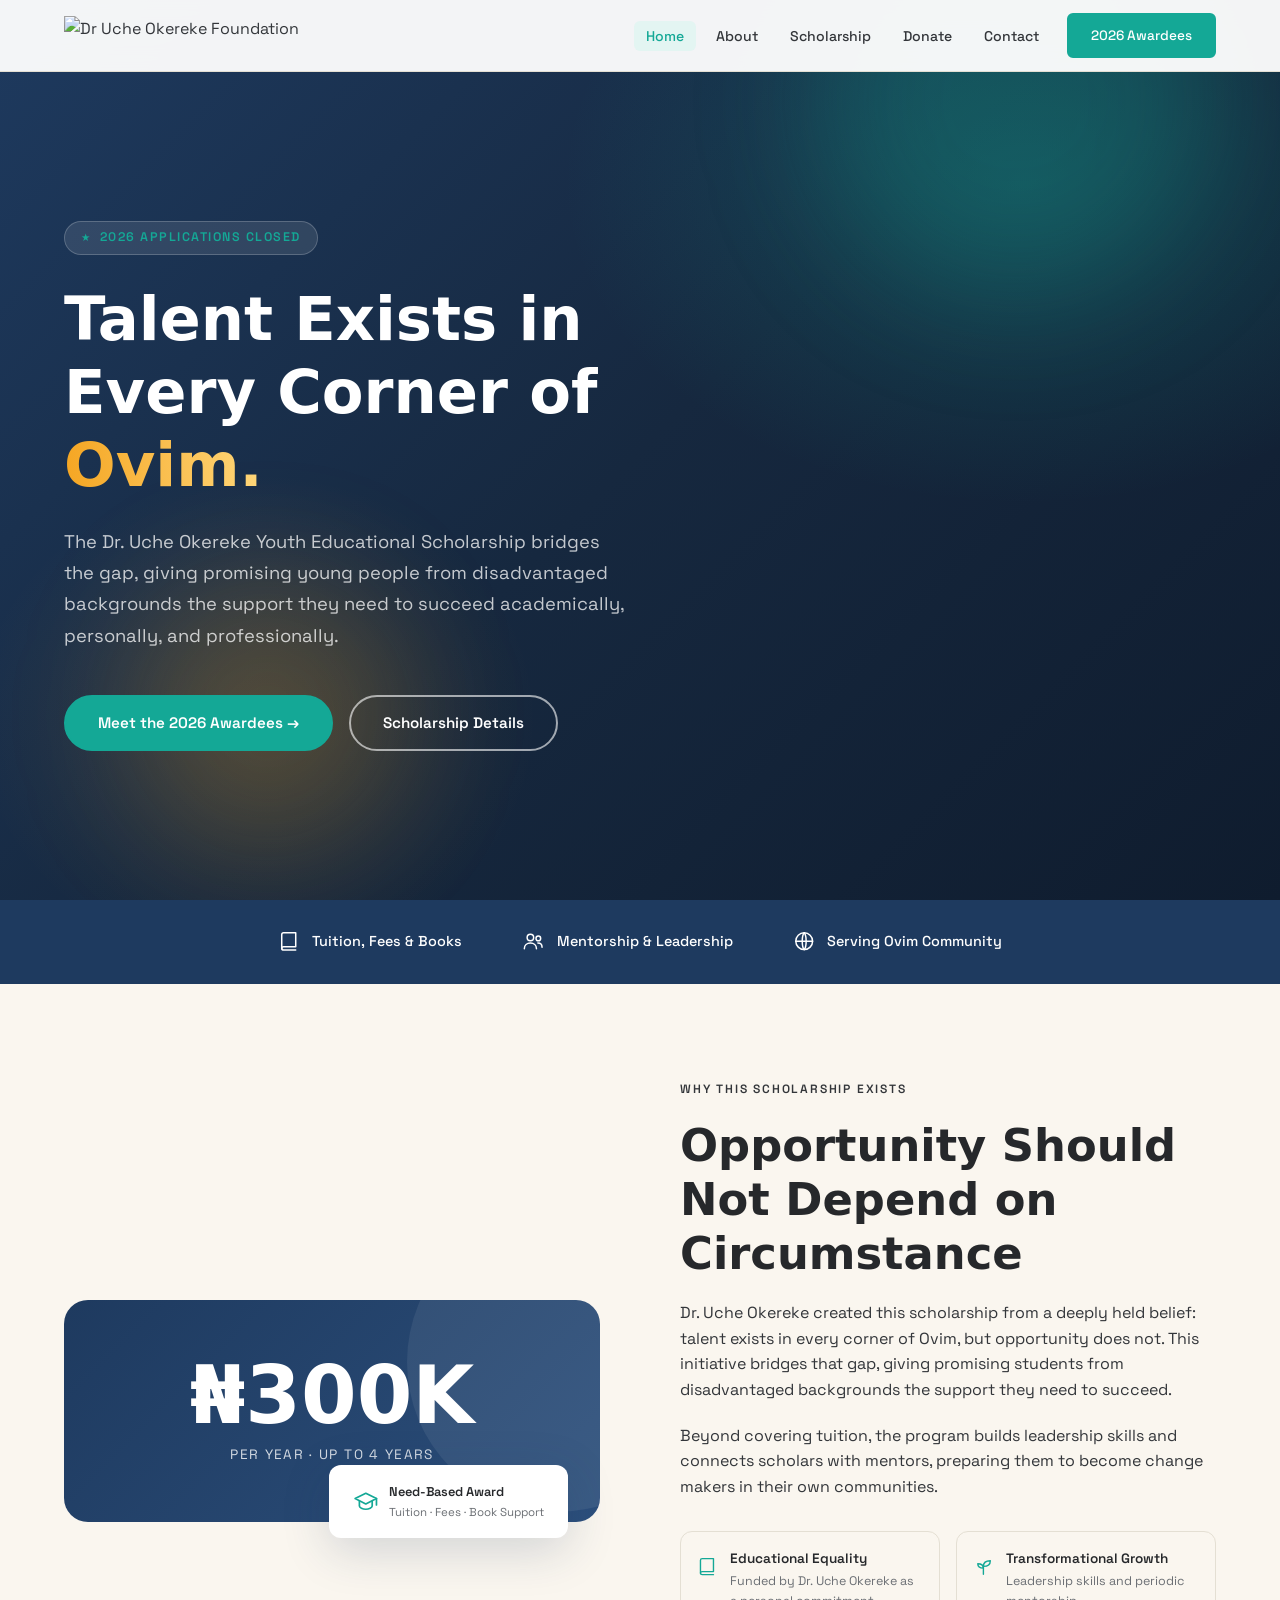
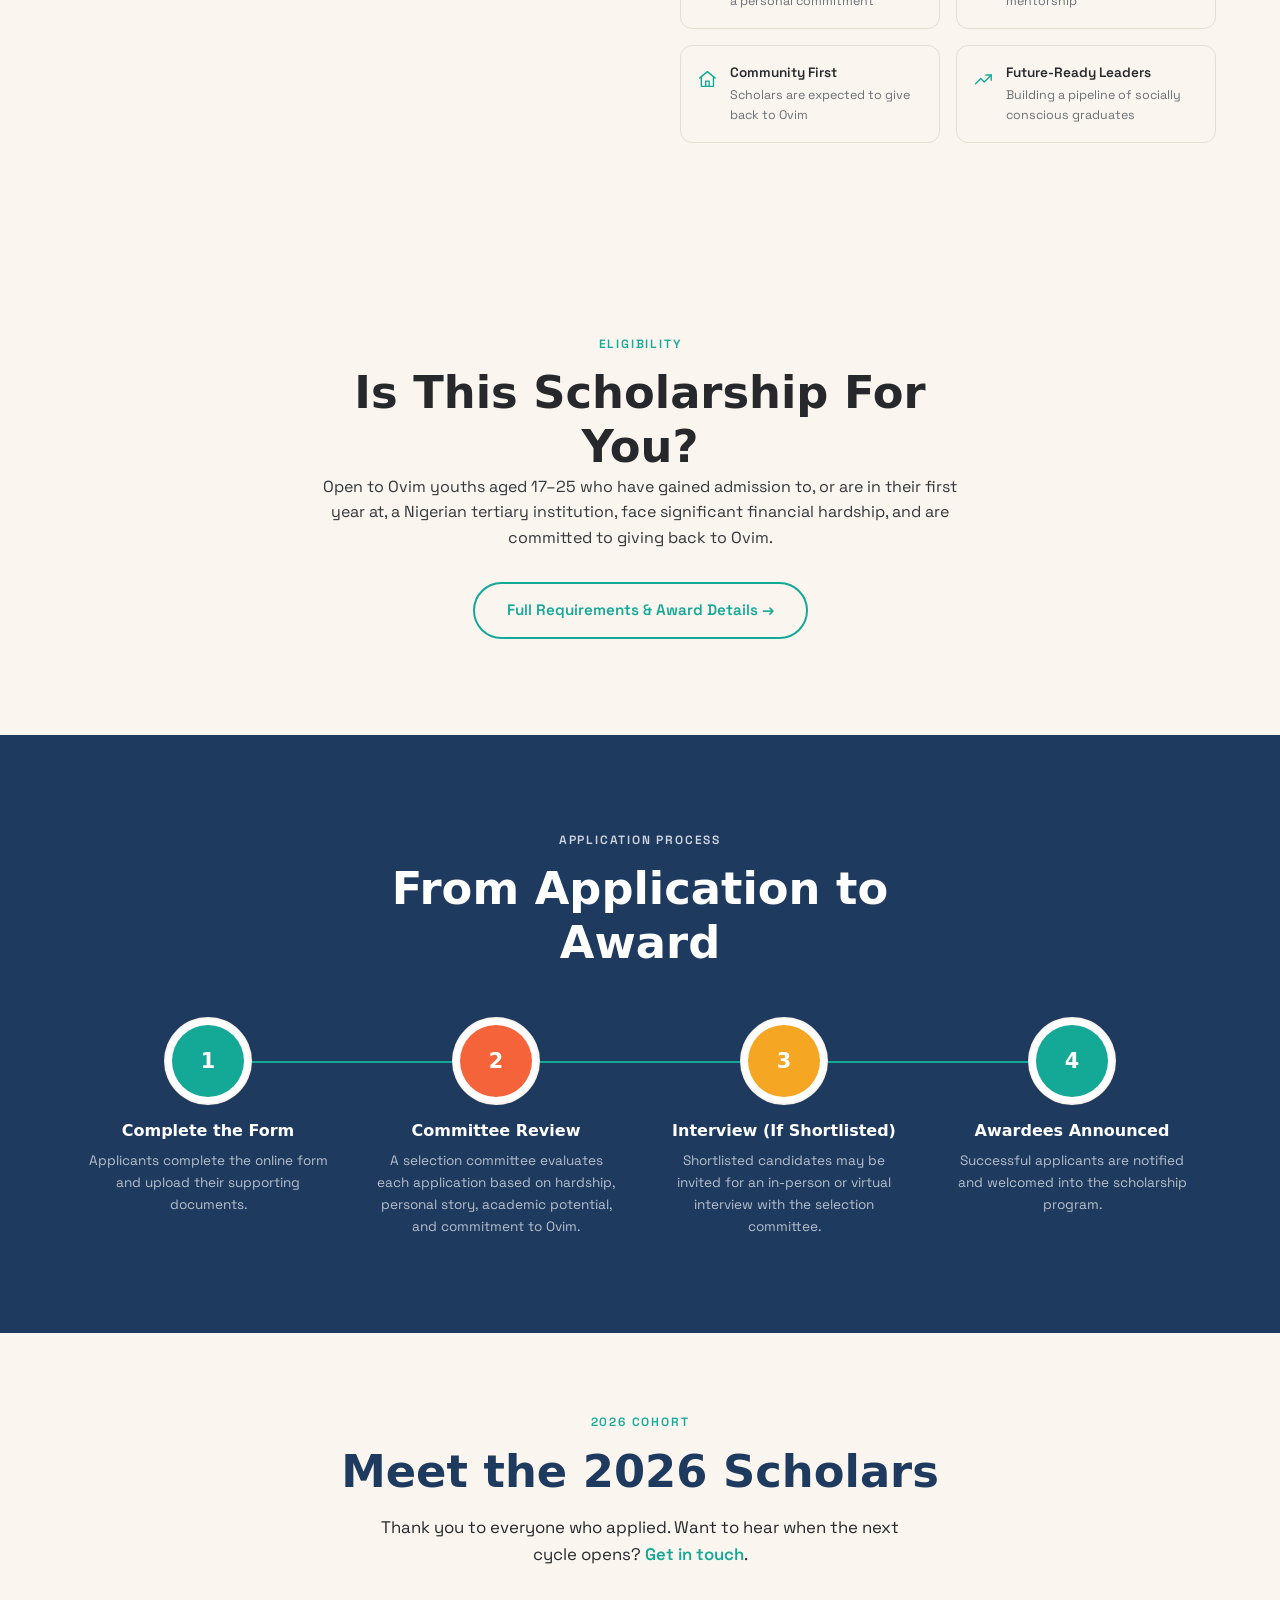
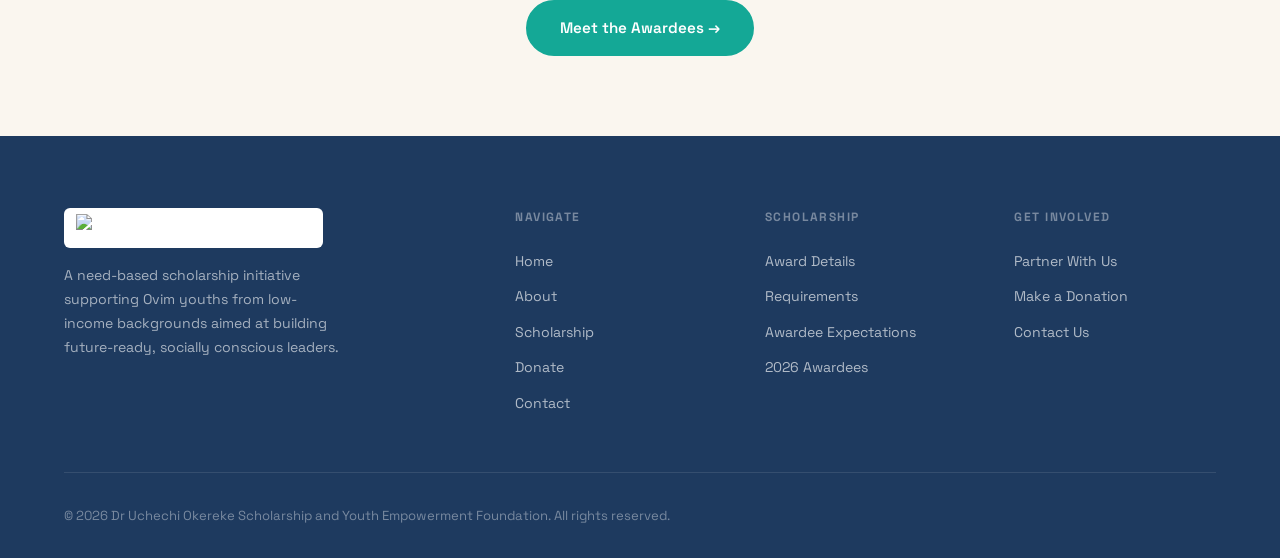
==== commit 971764a3: "removed emojis and replaced with favicons" ====
--- a/index.html
+++ b/index.html
@@ -60,15 +60,15 @@
     <div class="container">
       <div class="mission-strip__inner">
         <div class="mission-strip__item">
-          <span class="mission-strip__item-icon">📚</span>
+          <span class="mission-strip__item-icon"><svg class="icon" viewBox="0 0 24 24" aria-hidden="true"><path d="M4 19.5V5a2 2 0 0 1 2-2h13v15H6a2 2 0 0 0-2 2z"/><path d="M4 19.5A2 2 0 0 0 6 21.5h13"/></svg></span>
           <span class="mission-strip__item-text">Tuition, Fees &amp; Books</span>
         </div>
         <div class="mission-strip__item">
-          <span class="mission-strip__item-icon">🤝</span>
+          <span class="mission-strip__item-icon"><svg class="icon" viewBox="0 0 24 24" aria-hidden="true"><circle cx="9" cy="8" r="3.5"/><path d="M2.5 20c0-3.6 2.9-6 6.5-6s6.5 2.4 6.5 6"/><circle cx="17.5" cy="9" r="2.5"/><path d="M17 14c2.6 0 4.5 1.8 4.5 4.5"/></svg></span>
           <span class="mission-strip__item-text">Mentorship &amp; Leadership</span>
         </div>
         <div class="mission-strip__item">
-          <span class="mission-strip__item-icon">🌍</span>
+          <span class="mission-strip__item-icon"><svg class="icon" viewBox="0 0 24 24" aria-hidden="true"><circle cx="12" cy="12" r="9"/><path d="M3 12h18"/><path d="M12 3c2.8 3 2.8 15 0 18M12 3c-2.8 3-2.8 15 0 18"/></svg></span>
           <span class="mission-strip__item-text">Serving Ovim Community</span>
         </div>
       </div>
@@ -87,7 +87,7 @@
             <div class="about__card-label">Per Year · Up to 4 Years</div>
           </div>
           <div class="about__badge">
-            <div class="about__badge-icon">🎓</div>
+            <div class="about__badge-icon"><svg class="icon" viewBox="0 0 24 24" aria-hidden="true"><path d="M2 9l10-5 10 5-10 5z"/><path d="M6 11.5V16c0 1.5 3 3 6 3s6-1.5 6-3v-4.5"/><path d="M22 9v6"/></svg></div>
             <div class="about__badge-text">
               Need-Based Award
               <span>Tuition · Fees · Book Support</span>
@@ -108,28 +108,28 @@
           </p>
           <div class="about__values fade-up-stagger">
             <div class="about__value-item">
-              <div class="about__value-icon">📖</div>
+              <div class="about__value-icon"><svg class="icon" viewBox="0 0 24 24" aria-hidden="true"><path d="M4 19.5V5a2 2 0 0 1 2-2h13v15H6a2 2 0 0 0-2 2z"/><path d="M4 19.5A2 2 0 0 0 6 21.5h13"/></svg></div>
               <div>
                 <div class="about__value-title">Educational Equality</div>
                 <div class="about__value-desc">Funded by Dr. Uche Okereke as a personal commitment</div>
               </div>
             </div>
             <div class="about__value-item">
-              <div class="about__value-icon">🌱</div>
+              <div class="about__value-icon"><svg class="icon" viewBox="0 0 24 24" aria-hidden="true"><path d="M12 21v-9"/><path d="M12 12c0-4 3-6.5 8-6.5 0 4-3 6.5-8 6.5z"/><path d="M12 14c0-3-2.2-5-6.5-5 0 3.2 2.2 5 6.5 5z"/></svg></div>
               <div>
                 <div class="about__value-title">Transformational Growth</div>
                 <div class="about__value-desc">Leadership skills and periodic mentorship</div>
               </div>
             </div>
             <div class="about__value-item">
-              <div class="about__value-icon">🏘️</div>
+              <div class="about__value-icon"><svg class="icon" viewBox="0 0 24 24" aria-hidden="true"><path d="M3 10.5 12 3l9 7.5"/><path d="M5 9.5V20h14V9.5"/><path d="M10 20v-6h4v6"/></svg></div>
               <div>
                 <div class="about__value-title">Community First</div>
                 <div class="about__value-desc">Scholars are expected to give back to Ovim</div>
               </div>
             </div>
             <div class="about__value-item">
-              <div class="about__value-icon">🚀</div>
+              <div class="about__value-icon"><svg class="icon" viewBox="0 0 24 24" aria-hidden="true"><path d="M3 17l6-6 4 4 8-8"/><path d="M15 7h6v6"/></svg></div>
               <div>
                 <div class="about__value-title">Future-Ready Leaders</div>
                 <div class="about__value-desc">Building a pipeline of socially conscious graduates</div>
--- a/css/styles.css
+++ b/css/styles.css
@@ -1039,3 +1039,9 @@
 .awardee-soon { text-align:center; max-width:560px; margin:0 auto; padding:56px 32px; background:var(--white); border:1px solid var(--border); border-radius:var(--radius-lg); box-shadow:var(--shadow); }
 .awardee-soon__icon { font-size:3rem; margin-bottom:16px; }
 .awardee-card__community { font-size:.8rem; color:var(--text-muted); margin-bottom:10px; }
+
+/* ---------- Line icons (replace emoji) ---------- */
+.icon { width: 1em; height: 1em; fill: none; stroke: currentColor; stroke-width: 1.6; stroke-linecap: round; stroke-linejoin: round; flex-shrink: 0; vertical-align: -0.15em; color: var(--vivid-purple); }
+.icon--inherit { color: inherit; }
+.mission-strip .icon { color: var(--white); }
+.awardee-card__community .icon { color: var(--text-muted); }
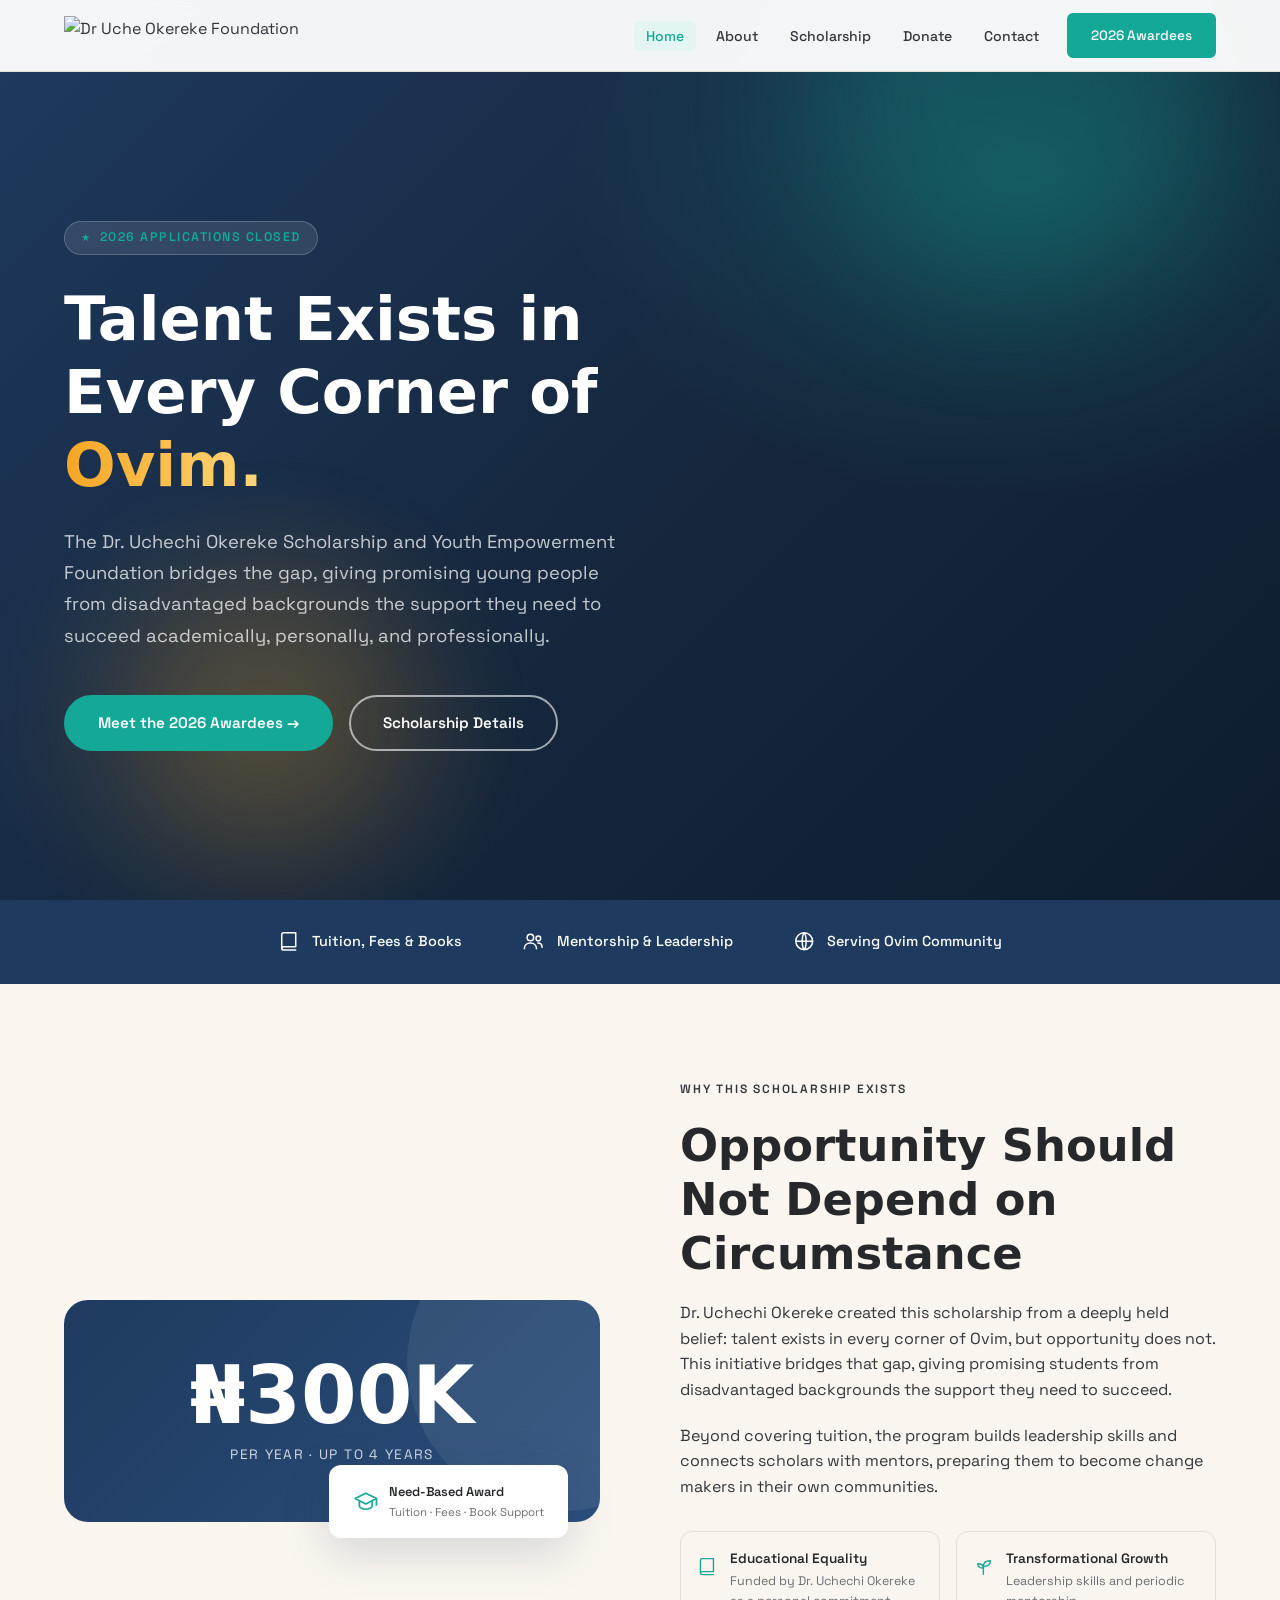
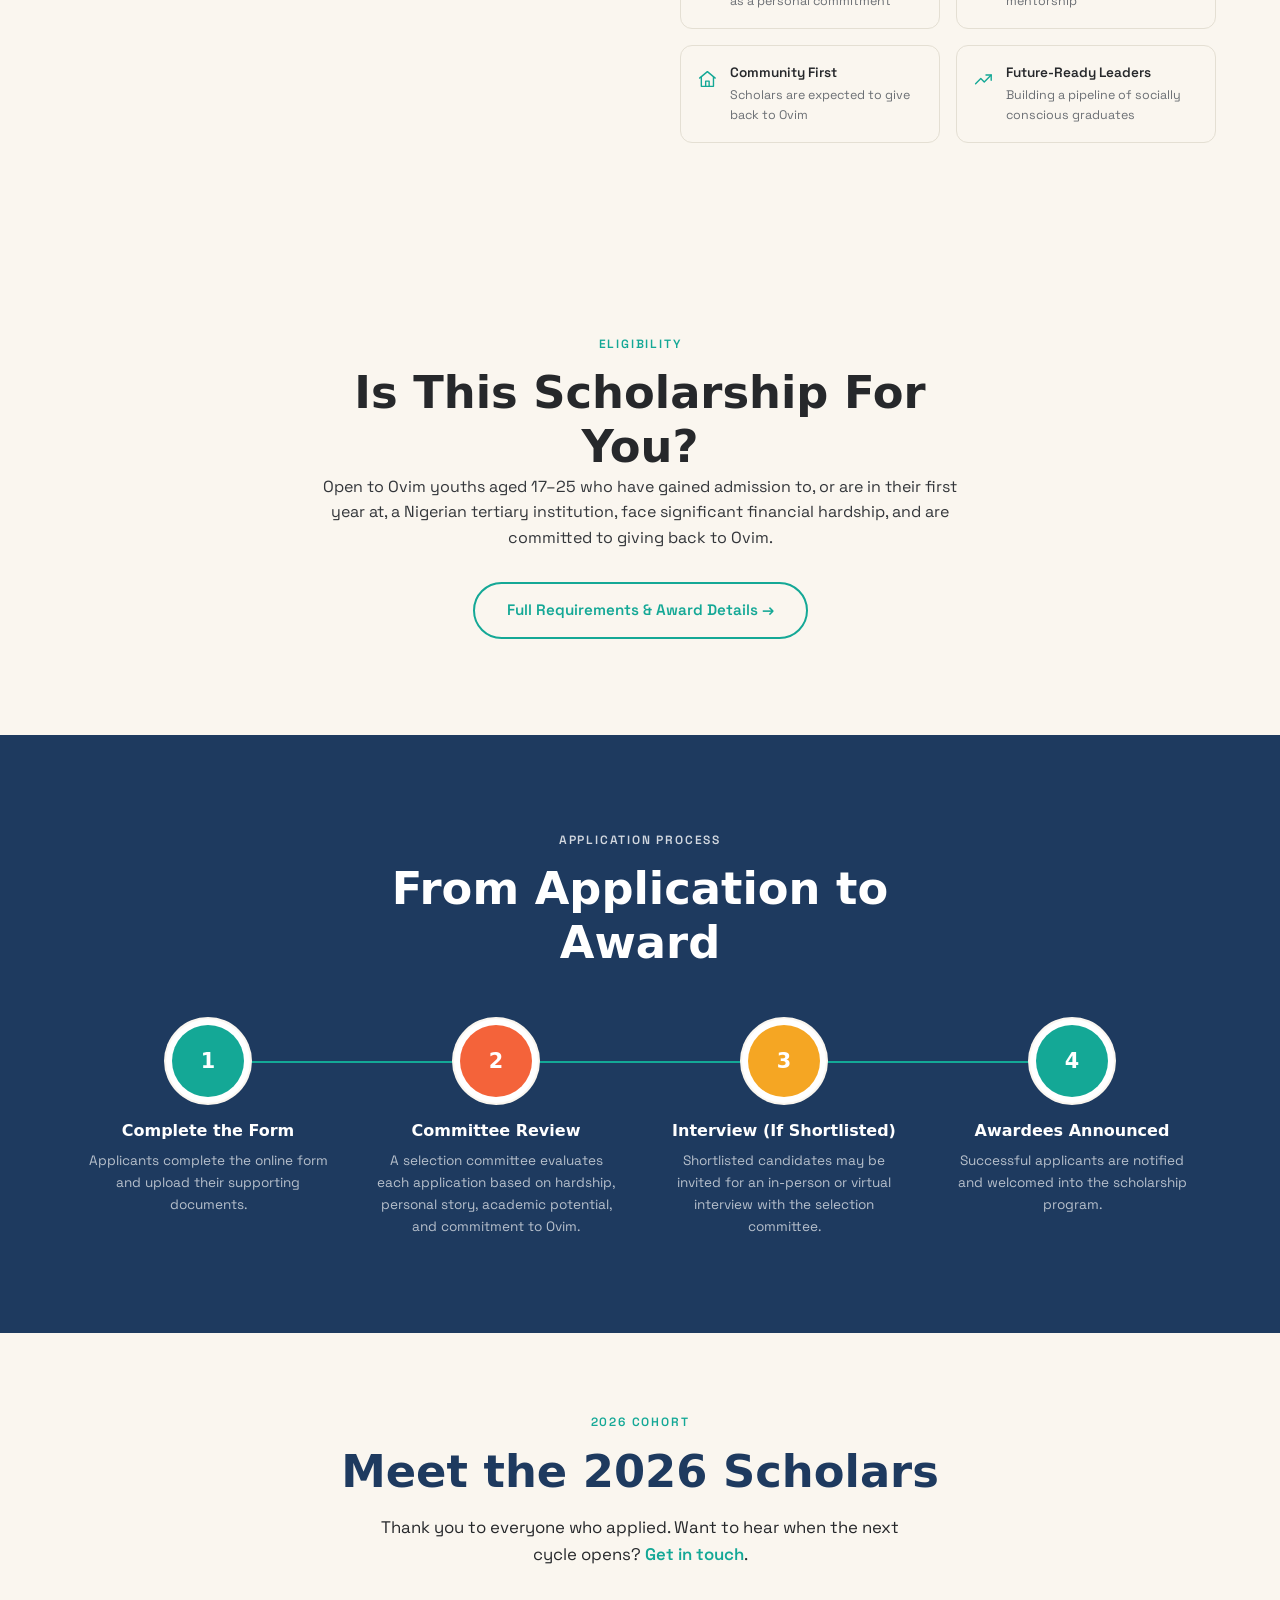
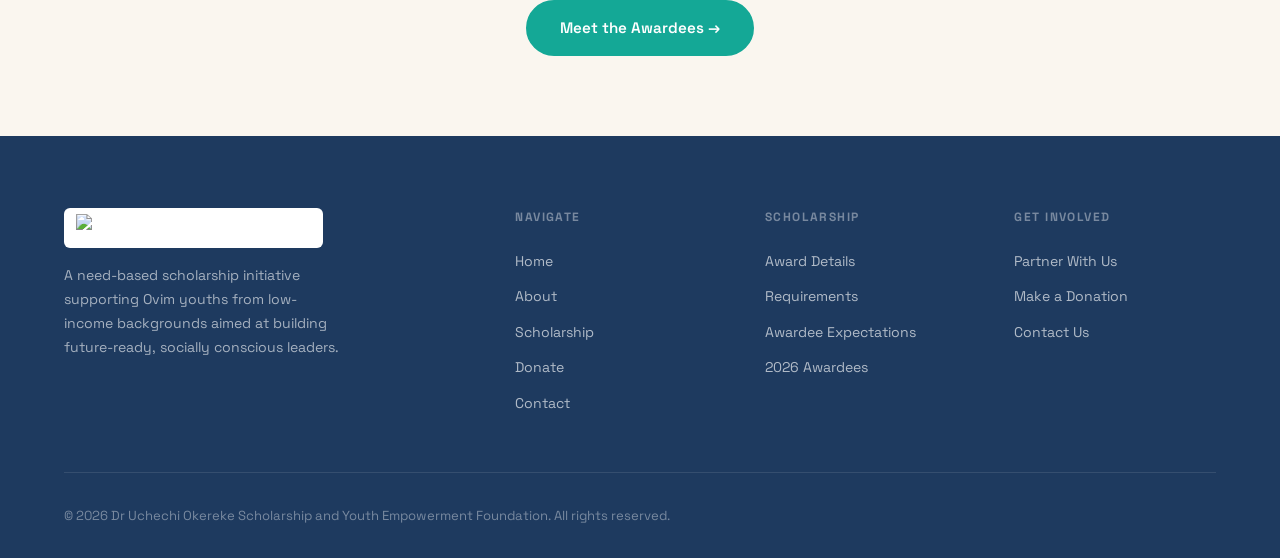
==== commit 29c76b43: "updated name" ====
--- a/index.html
+++ b/index.html
@@ -3,7 +3,7 @@
 <head>
   <meta charset="UTF-8" />
   <meta name="viewport" content="width=device-width, initial-scale=1.0" />
-  <title>Dr. Uche Okereke Youth Educational Scholarship</title>
+  <title>Dr. Uchechi Okereke Scholarship and Youth Empowerment Foundation</title>
   <meta property="og:site_name" content="Dr Uchechi Okereke Scholarship and Youth Empowerment Foundation">
   <meta name="description" content="A need-based scholarship supporting Ovim youths from low-income backgrounds pursuing higher education at Nigerian institutions." />
   <link rel="stylesheet" href="css/styles.css" />
@@ -42,7 +42,7 @@
         <div class="hero__tag">2026 Applications Closed</div>
         <h1>Talent Exists in Every Corner of <em>Ovim.</em></h1>
         <p class="hero__sub">
-          The Dr. Uche Okereke Youth Educational Scholarship bridges the gap, giving
+          The Dr. Uchechi Okereke Scholarship and Youth Empowerment Foundation bridges the gap, giving
           promising young people from disadvantaged backgrounds the support they need
           to succeed academically, personally, and professionally.
         </p>
@@ -99,7 +99,7 @@
           <p class="eyebrow">Why This Scholarship Exists</p>
           <h2>Opportunity Should Not Depend on Circumstance</h2>
           <p>
-            Dr. Uche Okereke created this scholarship from a deeply held belief: talent exists in every
+            Dr. Uchechi Okereke created this scholarship from a deeply held belief: talent exists in every
             corner of Ovim, but opportunity does not. This initiative bridges that gap, giving promising
             students from disadvantaged backgrounds the support they need to succeed.
           </p>
@@ -111,7 +111,7 @@
               <div class="about__value-icon"><svg class="icon" viewBox="0 0 24 24" aria-hidden="true"><path d="M4 19.5V5a2 2 0 0 1 2-2h13v15H6a2 2 0 0 0-2 2z"/><path d="M4 19.5A2 2 0 0 0 6 21.5h13"/></svg></div>
               <div>
                 <div class="about__value-title">Educational Equality</div>
-                <div class="about__value-desc">Funded by Dr. Uche Okereke as a personal commitment</div>
+                <div class="about__value-desc">Funded by Dr. Uchechi Okereke as a personal commitment</div>
               </div>
             </div>
             <div class="about__value-item">
